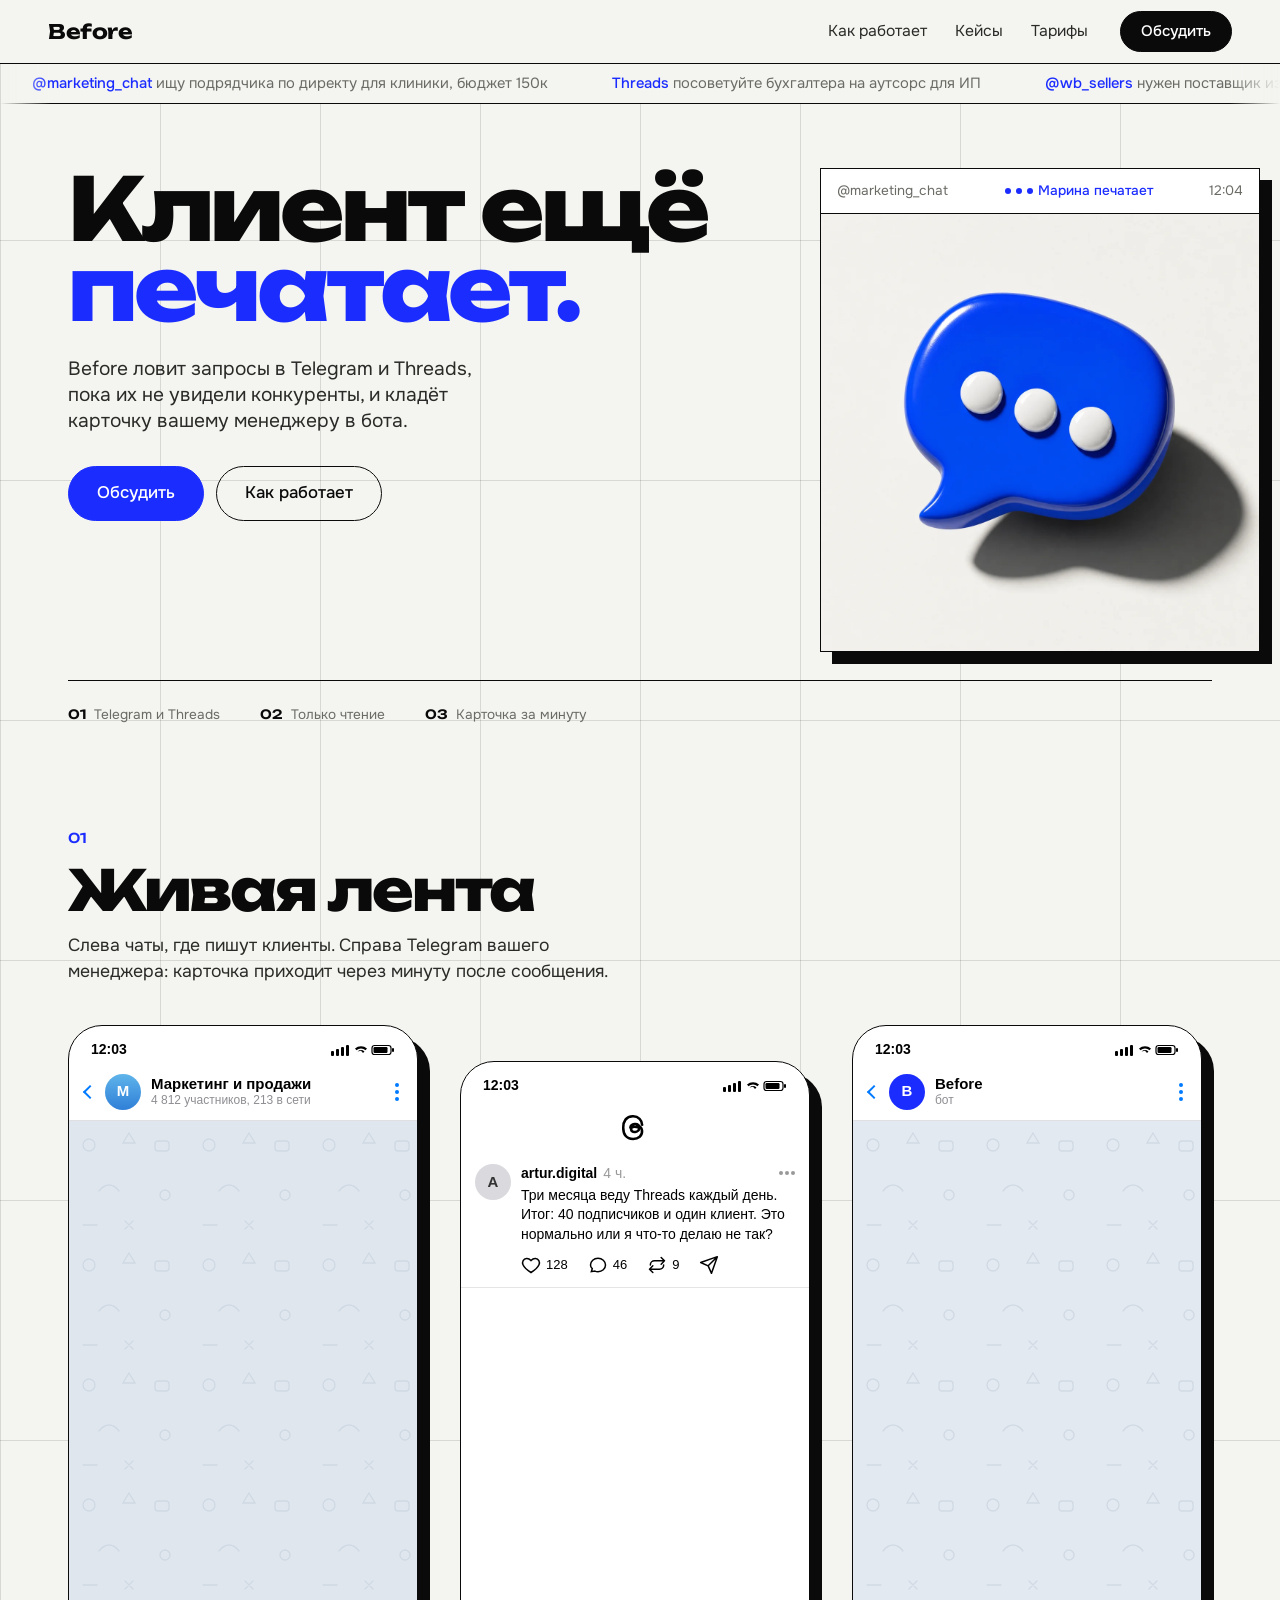
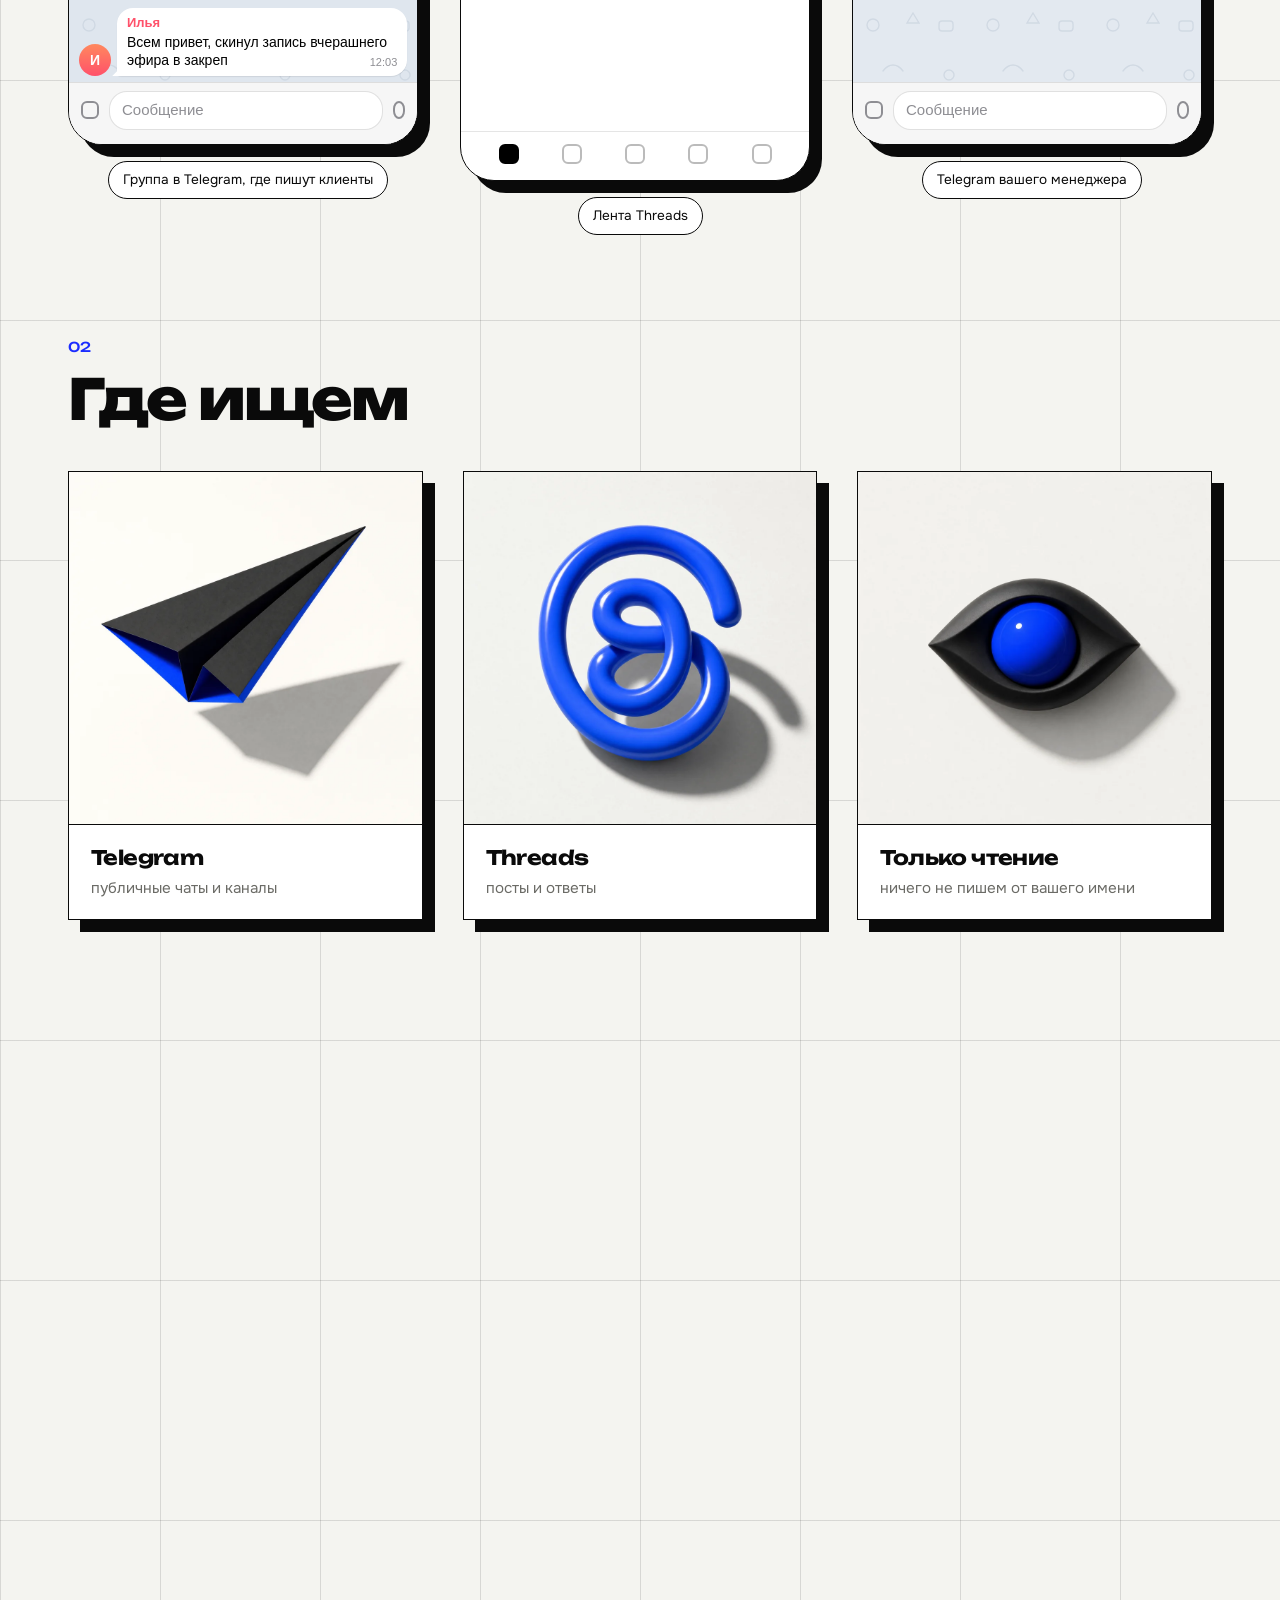
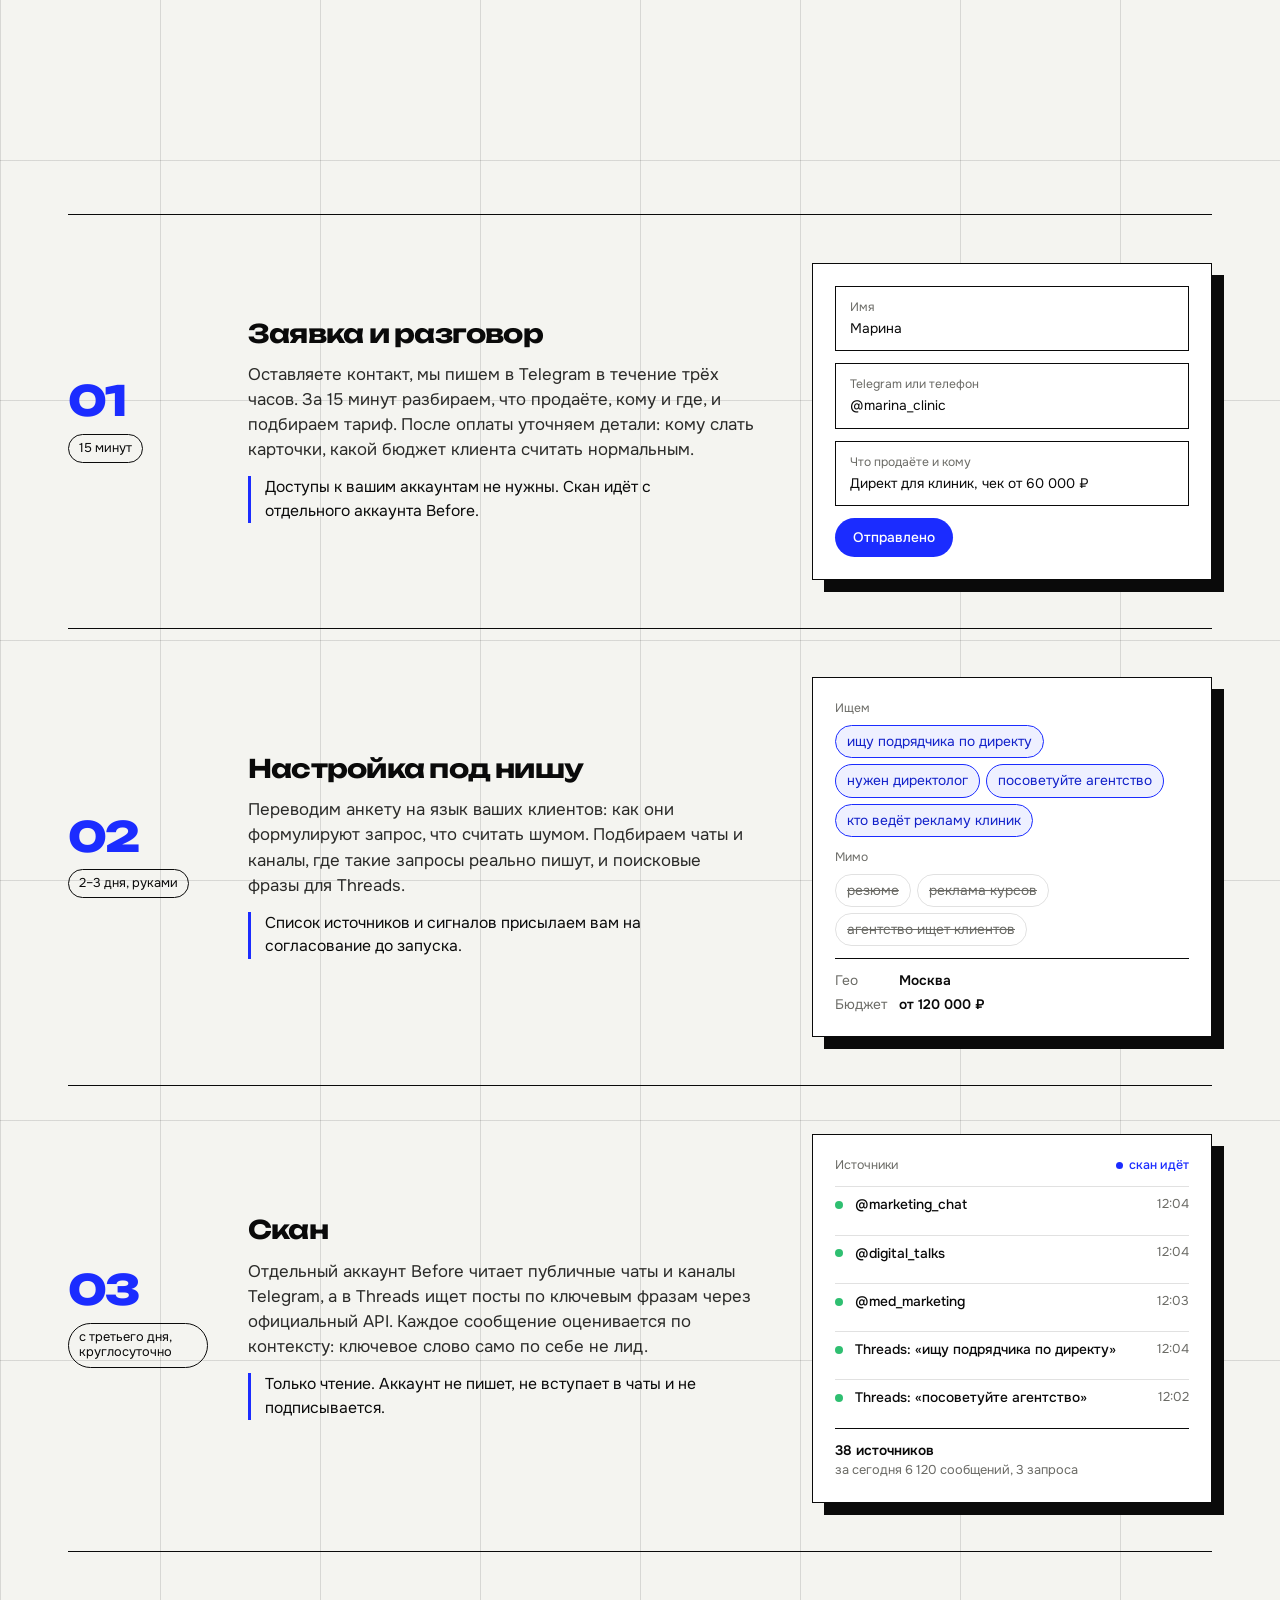
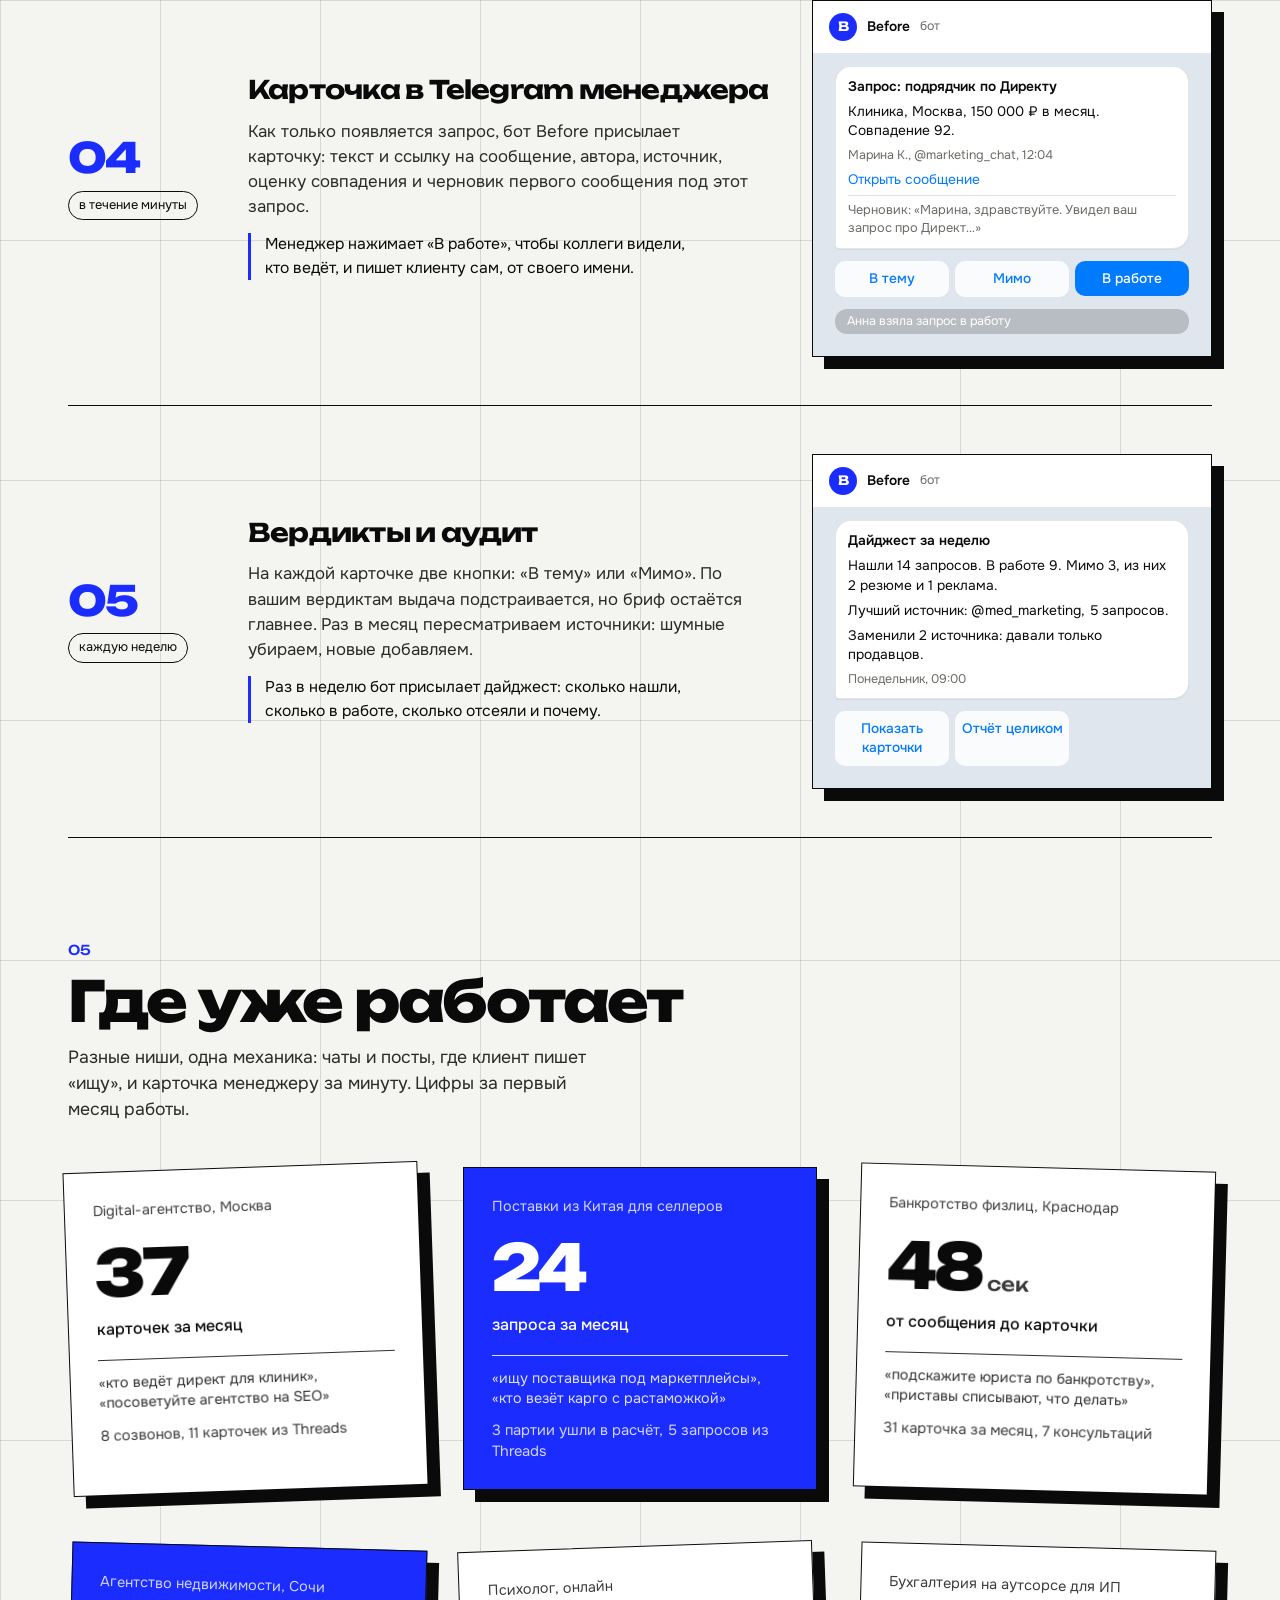
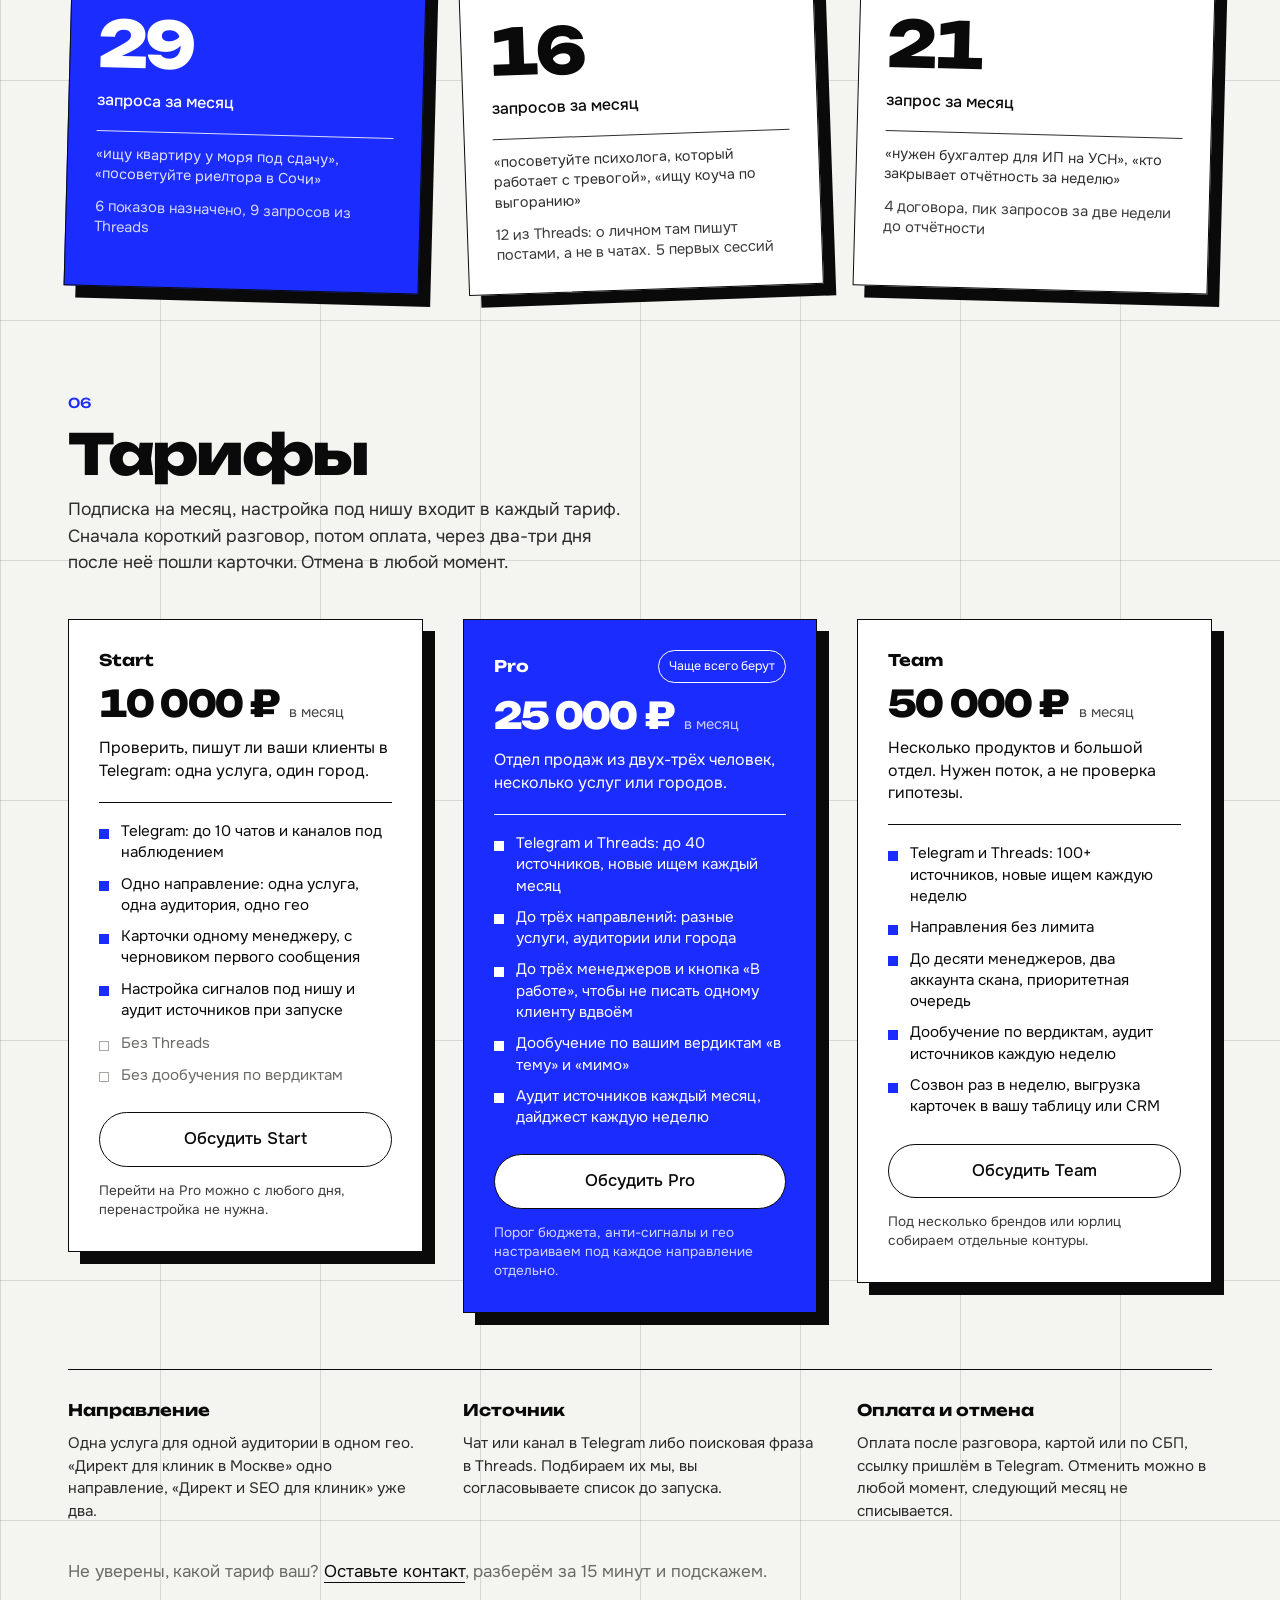
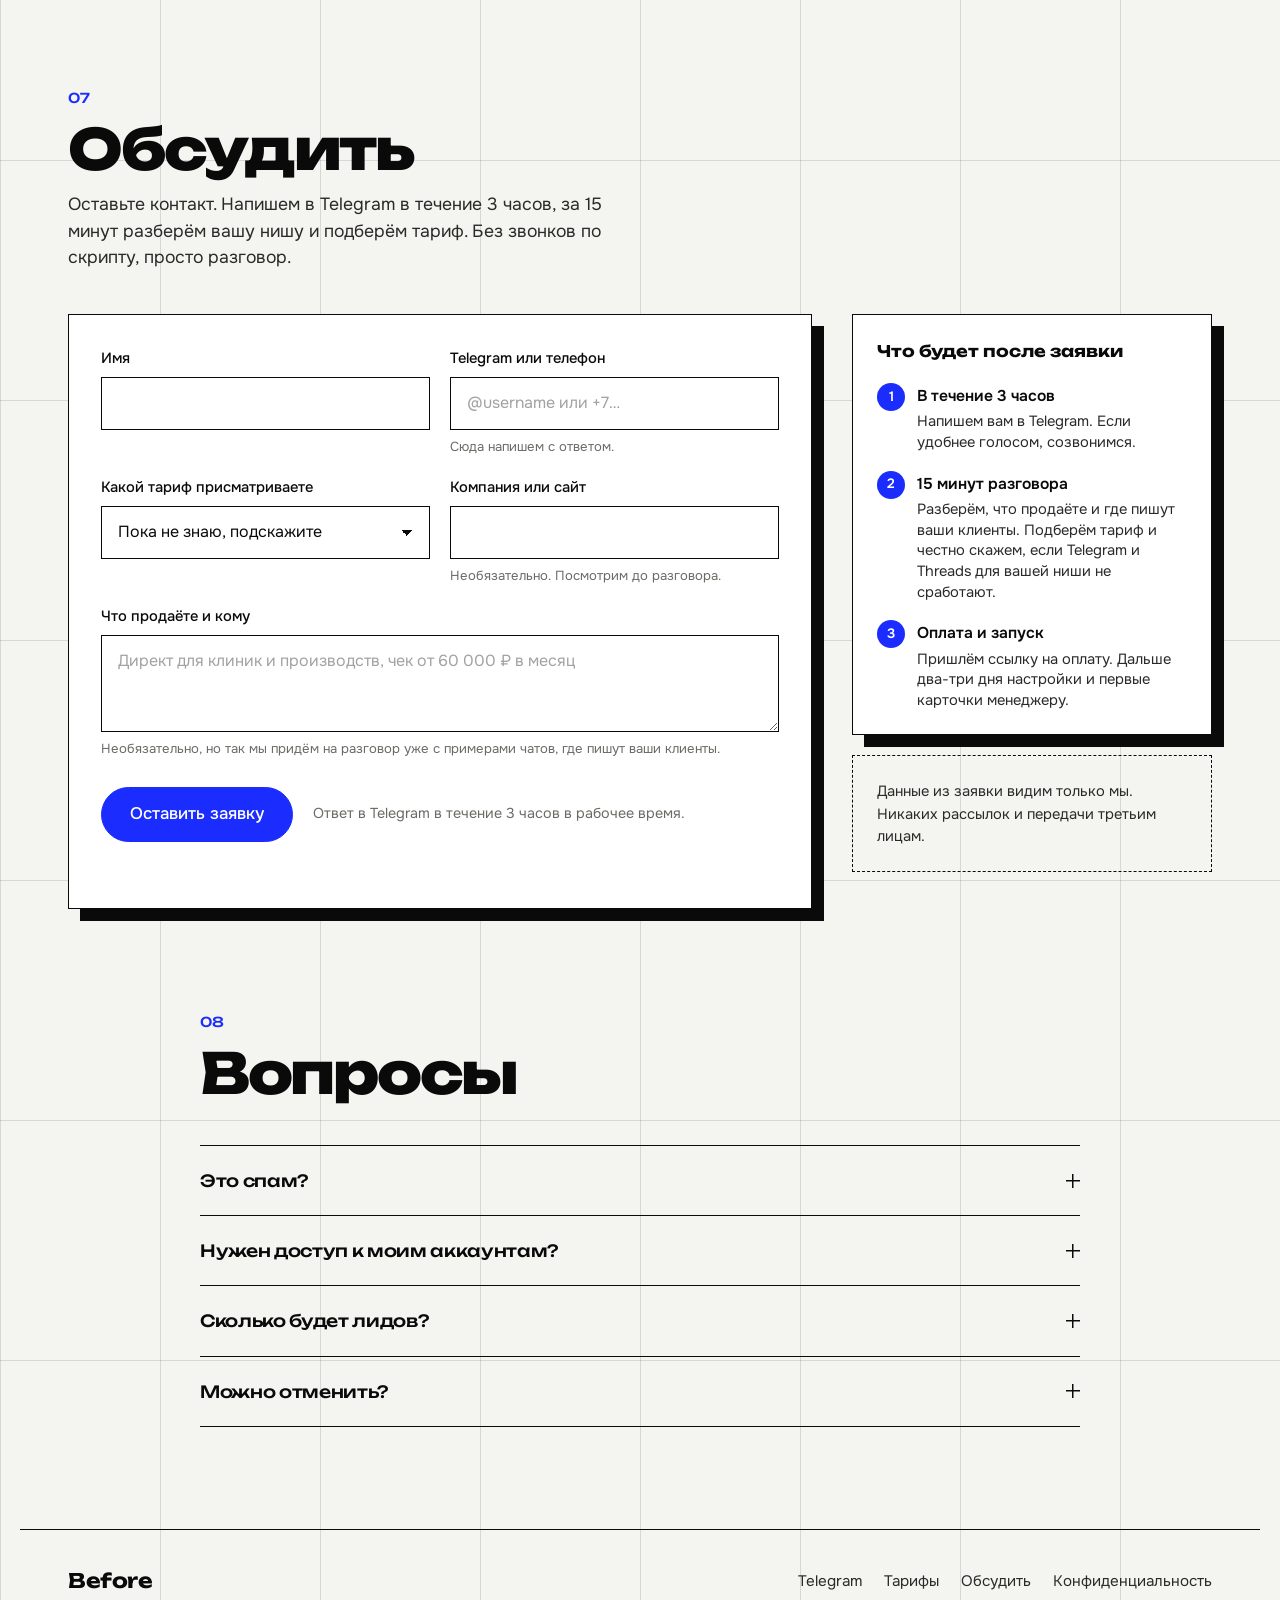
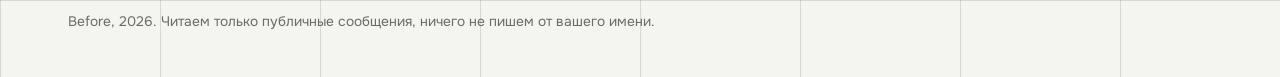
==== index.html @ 0ff06d9e "Before: лендинг на getbefore.ru Кнопки тарифов ведут в личный телеграм с уже набранным текстом, в нё" ====
<!doctype html>
<html lang="ru">
<head>
  <meta charset="utf-8">
  <meta name="viewport" content="width=device-width, initial-scale=1">
  <title>Before: клиенты из Telegram и Threads до конкурентов</title>
  <meta name="description" content="Before ловит запросы покупателей в публичных чатах Telegram и постах Threads и приносит их менеджеру в бота. Ничего не пишет от вашего имени.">
  <meta name="theme-color" content="#f4f4f0">
  <meta property="og:title" content="Before: клиенты из Telegram и Threads до конкурентов">
  <meta property="og:description" content="Клиент ещё печатает. Before ловит запросы в Telegram и Threads, пока их не увидели конкуренты.">
  <meta property="og:type" content="website">
  <!-- Замени before.example на свой домен, иначе превью в Telegram не подтянется -->
  <meta property="og:image" content="https://before.example/media/og.jpg">
  <meta property="og:image:width" content="1200">
  <meta property="og:image:height" content="630">
  <meta name="twitter:card" content="summary_large_image">
  <meta name="twitter:image" content="https://before.example/media/og.jpg">
  <link rel="icon" href="data:image/svg+xml,%3Csvg xmlns='http://www.w3.org/2000/svg' viewBox='0 0 32 32'%3E%3Crect width='32' height='32' rx='6' fill='%231b2cff'/%3E%3Ccircle cx='10' cy='16' r='3' fill='%23fff'/%3E%3Ccircle cx='16' cy='16' r='3' fill='%23fff'/%3E%3Ccircle cx='22' cy='16' r='3' fill='%23fff'/%3E%3C/svg%3E">
  <link rel="preconnect" href="https://fonts.googleapis.com">
  <link rel="preconnect" href="https://fonts.gstatic.com" crossorigin>
  <link href="https://fonts.googleapis.com/css2?family=Unbounded:wght@500;700;800&family=Onest:wght@400;500;600&display=swap" rel="stylesheet">
  <link rel="stylesheet" href="styles.css">
</head>
<body>
  <a class="skip" href="#main">К содержанию</a>

  <header class="top" data-top>
    <a class="brand" href="#top" aria-label="Before, в начало страницы">Before</a>
    <nav class="top__nav" aria-label="Разделы">
      <a href="#how">Как работает</a>
      <a href="#cases">Кейсы</a>
      <a href="#pricing">Тарифы</a>
    </nav>
    <a class="btn btn--ink btn--sm" href="#discuss" data-discuss>Обсудить</a>
  </header>

  <div class="tape" aria-hidden="true">
    <div class="tape__track" data-tape>
      <span><em>@marketing_chat</em> ищу подрядчика по директу для клиники, бюджет 150к</span>
      <span><em>Threads</em> посоветуйте бухгалтера на аутсорс для ИП</span>
      <span><em>@wb_sellers</em> нужен поставщик из Китая под маркетплейсы</span>
      <span><em>@krd_chat</em> подскажите юриста по банкротству, срочно</span>
      <span><em>Threads</em> кто настроит рекламу для студии растяжки в Питере</span>
      <span><em>@event_sochi</em> ищем ведущего на корпоратив, 120 человек</span>
    </div>
  </div>

  <main id="main">

    <section class="hero" id="top">
      <h1><span class="w">Клиент</span> <span class="w">ещё</span><br><span class="w w--blue">печатает.</span></h1>
      <div class="hero__copy">
        <p class="hero__lead">Before ловит запросы в Telegram и Threads, пока их не увидели конкуренты, и кладёт карточку вашему менеджеру в бота.</p>
        <div class="hero__actions">
          <a class="btn btn--blue" href="#discuss" data-discuss>Обсудить</a>
          <a class="btn btn--line" href="#how">Как работает</a>
        </div>
      </div>

      <div class="hero__stage" aria-hidden="true">
        <figure class="card objcard">
          <figcaption class="objcard__cap">
            <span>@marketing_chat</span>
            <span class="typing"><i></i><i></i><i></i>Марина печатает</span>
            <span>12:04</span>
          </figcaption>
          <video class="objcard__video" autoplay muted loop playsinline preload="metadata" poster="media/bubble.webp">
            <source src="media/bubble.mp4" type="video/mp4">
          </video>
        </figure>
      </div>

      <ol class="hero__index">
        <li><b>01</b>Telegram и Threads</li>
        <li><b>02</b>Только чтение</li>
        <li><b>03</b>Карточка за минуту</li>
      </ol>
    </section>

    <section class="live" id="live">
      <div class="sec__head">
        <span class="sec__num">01</span>
        <h2>Живая лента</h2>
        <p>Слева чаты, где пишут клиенты. Справа Telegram вашего менеджера: карточка приходит через минуту после сообщения.</p>
      </div>
      <div class="phones" data-stage aria-hidden="true">
        <div class="phone-wrap"><div class="phone" data-tg>
          <div class="ph__status"><span data-clock>12:03</span><svg viewBox="0 0 64 12" class="ph__icons"><rect x="0" y="7" width="3" height="5" rx="1"/><rect x="5" y="5" width="3" height="7" rx="1"/><rect x="10" y="3" width="3" height="9" rx="1"/><rect x="15" y="1" width="3" height="11" rx="1"/><path d="M24 4.5a9 9 0 0 1 12 0l-1.5 1.7a6.8 6.8 0 0 0-9 0zM26.5 7.4a5.5 5.5 0 0 1 7 0L32 9l-2-2.2z"/><rect x="41" y="1.5" width="19" height="9" rx="2.5" fill="none" stroke="currentColor" stroke-width="1.2"/><rect x="42.5" y="3" width="14" height="6" rx="1.2"/><rect x="61" y="4" width="2" height="4" rx="1"/></svg></div>
          <div class="tg__head">
            <span class="tg__back"></span>
            <span class="tg__ava" style="--c1:#5fb4ea;--c2:#2f7fd8">М</span>
            <div class="tg__title"><b>Маркетинг и продажи</b><span>4 812 участников, 213 в сети</span></div>
            <span class="tg__more"></span>
          </div>
          <div class="tg__chat"><div class="tg__inner" data-list></div></div>
          <div class="tg__input"><span class="tg__clip"></span><span class="tg__field">Сообщение</span><span class="tg__mic"></span></div>
        </div><span class="phone__label">Группа в Telegram, где пишут клиенты</span></div>

        <div class="phone-wrap"><div class="phone" data-th>
          <div class="ph__status"><span data-clock>12:03</span><svg viewBox="0 0 64 12" class="ph__icons"><rect x="0" y="7" width="3" height="5" rx="1"/><rect x="5" y="5" width="3" height="7" rx="1"/><rect x="10" y="3" width="3" height="9" rx="1"/><rect x="15" y="1" width="3" height="11" rx="1"/><path d="M24 4.5a9 9 0 0 1 12 0l-1.5 1.7a6.8 6.8 0 0 0-9 0zM26.5 7.4a5.5 5.5 0 0 1 7 0L32 9l-2-2.2z"/><rect x="41" y="1.5" width="19" height="9" rx="2.5" fill="none" stroke="currentColor" stroke-width="1.2"/><rect x="42.5" y="3" width="14" height="6" rx="1.2"/><rect x="61" y="4" width="2" height="4" rx="1"/></svg></div>
          <div class="th__head"><svg viewBox="0 0 48 48" class="th__logo"><path d="M33.5 22.4c-.3-3.3-1.4-6-3.4-8-2.3-2.3-5.4-3.4-9-3.3-4.3.1-7.6 1.6-9.8 4.4-2 2.6-3 6.2-3 10.7 0 4.6 1 8.2 3.1 10.8 2.3 2.8 5.7 4.2 10.1 4.2 3.7 0 6.6-1 8.8-2.9 2.6-2.3 3.6-5.2 3-8.6-.6-3.2-2.9-5.6-6.4-6.6" fill="none" stroke="currentColor" stroke-width="3.4" stroke-linecap="round"/><path d="M17.8 26.2c.3-2.7 2.4-4.6 5.6-4.9 3.5-.3 6 1.4 6.3 4.5.3 3.4-1.8 5.9-5.3 6.2-2.9.2-5.3-1.3-5.6-3.5-.3-2.1 1.5-3.6 4.3-3.6 2.4 0 4.4.6 5.9 1.4" fill="none" stroke="currentColor" stroke-width="3.4" stroke-linecap="round"/></svg></div>
          <div class="th__feed" data-list></div>
          <div class="th__tabs"><i class="is-on"></i><i></i><i></i><i></i><i></i></div>
        </div><span class="phone__label">Лента Threads</span></div>

        <div class="phone-wrap"><div class="phone" data-bot>
          <div class="ph__status"><span data-clock>12:03</span><svg viewBox="0 0 64 12" class="ph__icons"><rect x="0" y="7" width="3" height="5" rx="1"/><rect x="5" y="5" width="3" height="7" rx="1"/><rect x="10" y="3" width="3" height="9" rx="1"/><rect x="15" y="1" width="3" height="11" rx="1"/><path d="M24 4.5a9 9 0 0 1 12 0l-1.5 1.7a6.8 6.8 0 0 0-9 0zM26.5 7.4a5.5 5.5 0 0 1 7 0L32 9l-2-2.2z"/><rect x="41" y="1.5" width="19" height="9" rx="2.5" fill="none" stroke="currentColor" stroke-width="1.2"/><rect x="42.5" y="3" width="14" height="6" rx="1.2"/><rect x="61" y="4" width="2" height="4" rx="1"/></svg></div>
          <div class="tg__head">
            <span class="tg__back"></span>
            <span class="tg__ava tg__ava--bot">B</span>
            <div class="tg__title"><b>Before</b><span>бот</span></div>
            <span class="tg__more"></span>
          </div>
          <div class="tg__chat tg__chat--bot"><div class="tg__inner" data-list></div></div>
          <div class="tg__input"><span class="tg__clip"></span><span class="tg__field">Сообщение</span><span class="tg__mic"></span></div>
        </div><span class="phone__label">Telegram вашего менеджера</span></div>
      </div>
      <p class="visually-hidden">Демонстрация: лента сообщений из публичных чатов Telegram и постов Threads. Before выделяет запрос покупателя и превращает его в карточку лида с черновиком первого сообщения для менеджера.</p>
    </section>

    <section class="where" id="where">
      <div class="sec__head">
        <span class="sec__num">02</span>
        <h2>Где ищем</h2>
      </div>
      <div class="marks">
        <figure class="mark card">
          <img class="mark__img" src="media/plane.webp" alt="Бумажный самолётик" width="1000" height="1000" loading="lazy">
          <figcaption class="mark__cap"><b>Telegram</b><span>публичные чаты и каналы</span></figcaption>
        </figure>
        <figure class="mark card">
          <img class="mark__img" src="media/thread.webp" alt="Синяя спираль, знак Threads" width="1000" height="1000" loading="lazy">
          <figcaption class="mark__cap"><b>Threads</b><span>посты и ответы</span></figcaption>
        </figure>
        <figure class="mark card">
          <img class="mark__img" src="media/eye.webp" alt="Глаз" width="1000" height="1000" loading="lazy">
          <figcaption class="mark__cap"><b>Только чтение</b><span>ничего не пишем от вашего имени</span></figcaption>
        </figure>
      </div>
    </section>

    <section class="sieve" id="why">
      <div class="sec__head">
        <span class="sec__num">03</span>
        <h2><span data-count="20000">20 000</span> сообщений. Один запрос.</h2>
        <p>Столько шума в общих чатах. Before ищет там, где пишут «ищу».</p>
      </div>
      <figure class="card card--tilt-l sieve__fig">
        <img src="media/funnel.webp" alt="Воронка: тысячи серых точек сверху, одна синяя снизу" width="1600" height="1200" loading="lazy">
      </figure>
    </section>

    <section class="how" id="how">
      <div class="sec__head">
        <span class="sec__num">04</span>
        <h2>Как работает</h2>
        <p>Пять шагов от оплаты до первого запроса. От вас анкета и вердикты по карточкам, остальное делаем мы.</p>
      </div>

      <ol class="steps">
        <li class="step">
          <div class="step__num"><b>01</b><span>15 минут</span></div>
          <div class="step__text">
            <h3>Заявка и разговор</h3>
            <p>Оставляете контакт, мы пишем в Telegram в течение трёх часов. За 15 минут разбираем, что продаёте, кому и где, и подбираем тариф. После оплаты уточняем детали: кому слать карточки, какой бюджет клиента считать нормальным.</p>
            <p class="step__note">Доступы к вашим аккаунтам не нужны. Скан идёт с отдельного аккаунта Before.</p>
          </div>
          <div class="mock card" aria-hidden="true">
            <div class="mf"><span>Имя</span><b>Марина</b></div>
            <div class="mf"><span>Telegram или телефон</span><b>@marina_clinic</b></div>
            <div class="mf"><span>Что продаёте и кому</span><b>Директ для клиник, чек от 60 000 ₽</b></div>
            <div class="mf__btn">Отправлено</div>
          </div>
        </li>

        <li class="step">
          <div class="step__num"><b>02</b><span>2–3 дня, руками</span></div>
          <div class="step__text">
            <h3>Настройка под нишу</h3>
            <p>Переводим анкету на язык ваших клиентов: как они формулируют запрос, что считать шумом. Подбираем чаты и каналы, где такие запросы реально пишут, и поисковые фразы для Threads.</p>
            <p class="step__note">Список источников и сигналов присылаем вам на согласование до запуска.</p>
          </div>
          <div class="mock card" aria-hidden="true">
            <div class="sg">
              <span class="sg__label">Ищем</span>
              <div class="sg__chips"><i>ищу подрядчика по директу</i><i>нужен директолог</i><i>посоветуйте агентство</i><i>кто ведёт рекламу клиник</i></div>
            </div>
            <div class="sg">
              <span class="sg__label">Мимо</span>
              <div class="sg__chips sg__chips--off"><i>резюме</i><i>реклама курсов</i><i>агентство ищет клиентов</i></div>
            </div>
            <div class="sg__row"><span>Гео</span><b>Москва</b><span>Бюджет</span><b>от 120 000 ₽</b></div>
          </div>
        </li>

        <li class="step">
          <div class="step__num"><b>03</b><span>с третьего дня, круглосуточно</span></div>
          <div class="step__text">
            <h3>Скан</h3>
            <p>Отдельный аккаунт Before читает публичные чаты и каналы Telegram, а в Threads ищет посты по ключевым фразам через официальный API. Каждое сообщение оценивается по контексту: ключевое слово само по себе не лид.</p>
            <p class="step__note">Только чтение. Аккаунт не пишет, не вступает в чаты и не подписывается.</p>
          </div>
          <div class="mock card mock--scan" aria-hidden="true">
            <div class="sc__head"><span>Источники</span><span class="sc__live"><i></i>скан идёт</span></div>
            <div class="sc__row"><i></i><b>@marketing_chat</b><span>12:04</span></div>
            <div class="sc__row"><i></i><b>@digital_talks</b><span>12:04</span></div>
            <div class="sc__row"><i></i><b>@med_marketing</b><span>12:03</span></div>
            <div class="sc__row"><i></i><b>Threads: «ищу подрядчика по директу»</b><span>12:04</span></div>
            <div class="sc__row"><i></i><b>Threads: «посоветуйте агентство»</b><span>12:02</span></div>
            <div class="sc__foot"><b>38 источников</b><span>за сегодня 6 120 сообщений, 3 запроса</span></div>
          </div>
        </li>

        <li class="step">
          <div class="step__num"><b>04</b><span>в течение минуты</span></div>
          <div class="step__text">
            <h3>Карточка в Telegram менеджера</h3>
            <p>Как только появляется запрос, бот Before присылает карточку: текст и ссылку на сообщение, автора, источник, оценку совпадения и черновик первого сообщения под этот запрос.</p>
            <p class="step__note">Менеджер нажимает «В работе», чтобы коллеги видели, кто ведёт, и пишет клиенту сам, от своего имени.</p>
          </div>
          <div class="mock card" aria-hidden="true">
            <div class="bot__head"><span class="bot__ava">B</span><b>Before</b><span>бот</span></div>
            <div class="bot__msg">
              <b>Запрос: подрядчик по Директу</b>
              <span>Клиника, Москва, 150 000 ₽ в месяц. Совпадение 92.</span>
              <span class="bot__src">Марина К., @marketing_chat, 12:04</span>
              <span class="bot__link">Открыть сообщение</span>
              <span class="bot__draft">Черновик: «Марина, здравствуйте. Увидел ваш запрос про Директ…»</span>
            </div>
            <div class="bot__keys"><span>В тему</span><span>Мимо</span><span class="is-claim">В работе</span></div>
            <div class="bot__msg bot__msg--sys">Анна взяла запрос в работу</div>
          </div>
        </li>

        <li class="step">
          <div class="step__num"><b>05</b><span>каждую неделю</span></div>
          <div class="step__text">
            <h3>Вердикты и аудит</h3>
            <p>На каждой карточке две кнопки: «В тему» или «Мимо». По вашим вердиктам выдача подстраивается, но бриф остаётся главнее. Раз в месяц пересматриваем источники: шумные убираем, новые добавляем.</p>
            <p class="step__note">Раз в неделю бот присылает дайджест: сколько нашли, сколько в работе, сколько отсеяли и почему.</p>
          </div>
          <div class="mock card" aria-hidden="true">
            <div class="bot__head"><span class="bot__ava">B</span><b>Before</b><span>бот</span></div>
            <div class="bot__msg">
              <b>Дайджест за неделю</b>
              <span>Нашли 14 запросов. В работе 9. Мимо 3, из них 2 резюме и 1 реклама.</span>
              <span>Лучший источник: @med_marketing, 5 запросов.</span>
              <span>Заменили 2 источника: давали только продавцов.</span>
              <span class="bot__src">Понедельник, 09:00</span>
            </div>
            <div class="bot__keys bot__keys--two"><span>Показать карточки</span><span>Отчёт целиком</span></div>
          </div>
        </li>
      </ol>
    </section>

    <section class="cases" id="cases">
      <div class="sec__head">
        <span class="sec__num">05</span>
        <h2>Где уже работает</h2>
        <p>Разные ниши, одна механика: чаты и посты, где клиент пишет «ищу», и карточка менеджеру за минуту. Цифры за первый месяц работы.</p>
      </div>
      <div class="tiles">
        <article class="tile card card--tilt-l">
          <span class="tile__who">Digital-агентство, Москва</span>
          <b class="tile__num"><span data-count="37">37</span></b>
          <span class="tile__what">карточек за месяц</span>
          <p class="tile__ask">«кто ведёт директ для клиник», «посоветуйте агентство на SEO»</p>
          <p>8 созвонов, 11 карточек из Threads</p>
        </article>
        <article class="tile card card--blue">
          <span class="tile__who">Поставки из Китая для селлеров</span>
          <b class="tile__num"><span data-count="24">24</span></b>
          <span class="tile__what">запроса за месяц</span>
          <p class="tile__ask">«ищу поставщика под маркетплейсы», «кто везёт карго с растаможкой»</p>
          <p>3 партии ушли в расчёт, 5 запросов из Threads</p>
        </article>
        <article class="tile card card--tilt-r">
          <span class="tile__who">Банкротство физлиц, Краснодар</span>
          <b class="tile__num"><span data-count="48">48</span><small>сек</small></b>
          <span class="tile__what">от сообщения до карточки</span>
          <p class="tile__ask">«подскажите юриста по банкротству», «приставы списывают, что делать»</p>
          <p>31 карточка за месяц, 7 консультаций</p>
        </article>
        <article class="tile card card--blue card--tilt-r">
          <span class="tile__who">Агентство недвижимости, Сочи</span>
          <b class="tile__num"><span data-count="29">29</span></b>
          <span class="tile__what">запроса за месяц</span>
          <p class="tile__ask">«ищу квартиру у моря под сдачу», «посоветуйте риелтора в Сочи»</p>
          <p>6 показов назначено, 9 запросов из Threads</p>
        </article>
        <article class="tile card card--tilt-l">
          <span class="tile__who">Психолог, онлайн</span>
          <b class="tile__num"><span data-count="16">16</span></b>
          <span class="tile__what">запросов за месяц</span>
          <p class="tile__ask">«посоветуйте психолога, который работает с тревогой», «ищу коуча по выгоранию»</p>
          <p>12 из Threads: о личном там пишут постами, а не в чатах. 5 первых сессий</p>
        </article>
        <article class="tile card card--tilt-r">
          <span class="tile__who">Бухгалтерия на аутсорсе для ИП</span>
          <b class="tile__num"><span data-count="21">21</span></b>
          <span class="tile__what">запрос за месяц</span>
          <p class="tile__ask">«нужен бухгалтер для ИП на УСН», «кто закрывает отчётность за неделю»</p>
          <p>4 договора, пик запросов за две недели до отчётности</p>
        </article>
      </div>
    </section>

    <section class="pricing" id="pricing">
      <div class="sec__head">
        <span class="sec__num">06</span>
        <h2>Тарифы</h2>
        <p>Подписка на месяц, настройка под нишу входит в каждый тариф. Сначала короткий разговор, потом оплата, через два-три дня после неё пошли карточки. Отмена в любой момент.</p>
      </div>

      <div class="plans">
        <article class="plan card" data-plan="start">
          <div class="plan__top"><h3>Start</h3></div>
          <p class="plan__price"><b data-price="start">10 000 ₽</b><span>в месяц</span></p>
          <p class="plan__for">Проверить, пишут ли ваши клиенты в Telegram: одна услуга, один город.</p>
          <ul class="plan__list">
            <li>Telegram: до 10 чатов и каналов под наблюдением</li>
            <li>Одно направление: одна услуга, одна аудитория, одно гео</li>
            <li>Карточки одному менеджеру, с черновиком первого сообщения</li>
            <li>Настройка сигналов под нишу и аудит источников при запуске</li>
          </ul>
          <ul class="plan__list plan__list--off">
            <li>Без Threads</li>
            <li>Без дообучения по вердиктам</li>
          </ul>
          <a class="btn btn--line" href="#discuss" data-discuss="start">Обсудить Start</a>
          <p class="plan__fine">Перейти на Pro можно с любого дня, перенастройка не нужна.</p>
        </article>

        <article class="plan card card--blue plan--featured" data-plan="pro">
          <div class="plan__top"><h3>Pro</h3><span class="plan__tag">Чаще всего берут</span></div>
          <p class="plan__price"><b data-price="pro">25 000 ₽</b><span>в месяц</span></p>
          <p class="plan__for">Отдел продаж из двух-трёх человек, несколько услуг или городов.</p>
          <ul class="plan__list">
            <li>Telegram и Threads: до 40 источников, новые ищем каждый месяц</li>
            <li>До трёх направлений: разные услуги, аудитории или города</li>
            <li>До трёх менеджеров и кнопка «В работе», чтобы не писать одному клиенту вдвоём</li>
            <li>Дообучение по вашим вердиктам «в тему» и «мимо»</li>
            <li>Аудит источников каждый месяц, дайджест каждую неделю</li>
          </ul>
          <a class="btn btn--paper" href="#discuss" data-discuss="pro">Обсудить Pro</a>
          <p class="plan__fine">Порог бюджета, анти-сигналы и гео настраиваем под каждое направление отдельно.</p>
        </article>

        <article class="plan card" data-plan="team">
          <div class="plan__top"><h3>Team</h3></div>
          <p class="plan__price"><b data-price="team">50 000 ₽</b><span>в месяц</span></p>
          <p class="plan__for">Несколько продуктов и большой отдел. Нужен поток, а не проверка гипотезы.</p>
          <ul class="plan__list">
            <li>Telegram и Threads: 100+ источников, новые ищем каждую неделю</li>
            <li>Направления без лимита</li>
            <li>До десяти менеджеров, два аккаунта скана, приоритетная очередь</li>
            <li>Дообучение по вердиктам, аудит источников каждую неделю</li>
            <li>Созвон раз в неделю, выгрузка карточек в вашу таблицу или CRM</li>
          </ul>
          <a class="btn btn--line" href="#discuss" data-discuss="team">Обсудить Team</a>
          <p class="plan__fine">Под несколько брендов или юрлиц собираем отдельные контуры.</p>
        </article>
      </div>

      <div class="pricing__notes">
        <div class="note">
          <b>Направление</b>
          <p>Одна услуга для одной аудитории в одном гео. «Директ для клиник в Москве» одно направление, «Директ и SEO для клиник» уже два.</p>
        </div>
        <div class="note">
          <b>Источник</b>
          <p>Чат или канал в Telegram либо поисковая фраза в Threads. Подбираем их мы, вы согласовываете список до запуска.</p>
        </div>
        <div class="note">
          <b>Оплата и отмена</b>
          <p>Оплата после разговора, картой или по СБП, ссылку пришлём в Telegram. Отменить можно в любой момент, следующий месяц не списывается.</p>
        </div>
      </div>
      <p class="pricing__foot">Не уверены, какой тариф ваш? <a href="#discuss" data-discuss>Оставьте контакт</a>, разберём за 15 минут и подскажем.</p>
    </section>

    <section class="onboard" id="discuss">
      <div class="sec__head">
        <span class="sec__num">07</span>
        <h2>Обсудить</h2>
        <p>Оставьте контакт. Напишем в Telegram в течение <span data-response-time>3 часов</span>, за 15 минут разберём вашу нишу и подберём тариф. Без звонков по скрипту, просто разговор.</p>
      </div>

      <div class="onboard__grid">
      <div class="form__panel card">
      <form class="form" data-form novalidate>
        <div class="form__grid">
          <label class="field">
            <span>Имя</span>
            <input type="text" name="name" required autocomplete="name">
          </label>
          <label class="field">
            <span>Telegram или телефон</span>
            <input type="text" name="contact" required placeholder="@username или +7…" autocomplete="off" spellcheck="false">
            <small class="field__hint">Сюда напишем с ответом.</small>
          </label>
          <label class="field">
            <span>Какой тариф присматриваете</span>
            <select name="plan">
              <option value="">Пока не знаю, подскажите</option>
              <option value="start">Start, 10 000 ₽ в месяц</option>
              <option value="pro">Pro, 25 000 ₽ в месяц</option>
              <option value="team">Team, 50 000 ₽ в месяц</option>
            </select>
          </label>
          <label class="field">
            <span>Компания или сайт</span>
            <input type="text" name="company" autocomplete="organization">
            <small class="field__hint">Необязательно. Посмотрим до разговора.</small>
          </label>
          <label class="field field--wide">
            <span>Что продаёте и кому</span>
            <textarea name="offer" rows="3" placeholder="Директ для клиник и производств, чек от 60 000 ₽ в месяц"></textarea>
            <small class="field__hint">Необязательно, но так мы придём на разговор уже с примерами чатов, где пишут ваши клиенты.</small>
          </label>
        </div>
        <input type="hidden" name="page">
        <div class="form__actions">
          <button class="btn btn--blue" type="submit" data-submit>Оставить заявку</button>
          <p class="form__hint">Ответ в Telegram в течение <span data-response-time>3 часов</span> в рабочее время.</p>
        </div>
        <p class="form__status" role="status" aria-live="polite" data-status></p>
      </form>

      <div class="form__done" data-done hidden>
        <h3>Заявка у меня</h3>
        <p data-done-text>Напишем в Telegram в течение <span data-response-time>3 часов</span> в рабочее время.</p>
        <textarea class="form__copy" data-copy readonly rows="6" hidden></textarea>
        <a class="btn btn--line" data-tg-link href="#">Написать в Telegram</a>
      </div>
      </div>

      <aside class="onboard__aside">
        <div class="aside card">
          <b class="aside__title">Что будет после заявки</b>
          <ol class="aside__steps">
            <li><span>1</span><div><b>В течение <span data-response-time>3 часов</span></b><p>Напишем вам в Telegram. Если удобнее голосом, созвонимся.</p></div></li>
            <li><span>2</span><div><b>15 минут разговора</b><p>Разберём, что продаёте и где пишут ваши клиенты. Подберём тариф и честно скажем, если Telegram и Threads для вашей ниши не сработают.</p></div></li>
            <li><span>3</span><div><b>Оплата и запуск</b><p>Пришлём ссылку на оплату. Дальше два-три дня настройки и первые карточки менеджеру.</p></div></li>
          </ol>
        </div>
        <div class="aside aside--quiet">
          <p>Данные из заявки видим только мы. Никаких рассылок и передачи третьим лицам.</p>
        </div>
      </aside>
      </div>
    </section>

    <section class="faq" id="faq">
      <div class="sec__head">
        <span class="sec__num">08</span>
        <h2>Вопросы</h2>
      </div>
      <div class="faq__list">
        <details>
          <summary>Это спам?</summary>
          <p>Нет. Before только читает. Клиенту пишет ваш менеджер, сам и от своего имени.</p>
        </details>
        <details>
          <summary>Нужен доступ к моим аккаунтам?</summary>
          <p>Нет. От вас бриф и никнеймы менеджеров, которым слать карточки.</p>
        </details>
        <details>
          <summary>Сколько будет лидов?</summary>
          <p>Зависит от ниши. Честную оценку дадим после разговора, до запуска. Если ваших клиентов там нет, вернём деньги.</p>
        </details>
        <details>
          <summary>Можно отменить?</summary>
          <p>В любой момент. Следующий месяц не списывается.</p>
        </details>
      </div>
    </section>
  </main>

  <footer class="foot">
    <span class="brand">Before</span>
    <nav class="foot__links" aria-label="Ссылки">
      <a data-tg-link href="#">Telegram</a>
      <a href="#pricing">Тарифы</a>
      <a href="#discuss">Обсудить</a>
      <a href="#" data-doc="offer">Оферта</a>
      <a href="#" data-doc="privacy">Конфиденциальность</a>
    </nav>
    <p class="foot__copy">Before, <span data-year>2026</span>. Читаем только публичные сообщения, ничего не пишем от вашего имени.</p>
  </footer>

  <script src="config.js"></script>
  <script src="main.js" defer></script>
</body>
</html>
---- styles.css ----
/* Before · бумага, сетка, ультрамарин. Заголовки Unbounded, текст Onest, карточки с жёсткой тенью. */

:root {
  --paper: #f4f4f0;
  --ink: #0a0a0a;
  --ink-2: #2a2a28;
  --mute: #6b6b66;
  --blue: #1b2cff;
  --blue-deep: #1120c9;
  --warn: #c8460a;
  --line: rgba(10, 10, 10, 0.12);
  --shadow: 12px 12px 0 var(--ink);
  --shadow-sm: 8px 8px 0 var(--ink);

  --display: "Unbounded", "Onest", system-ui, sans-serif;
  --font: "Onest", "Inter", system-ui, -apple-system, "Segoe UI", Roboto, sans-serif;
  --container: 1240px;
  --gutter: clamp(20px, 4vw, 48px);
  --ease: cubic-bezier(0.22, 1, 0.36, 1);
}

*,
*::before,
*::after { box-sizing: border-box; }

html {
  scroll-behavior: smooth;
  -webkit-text-size-adjust: 100%;
}

body {
  margin: 0;
  background: var(--paper);
  background-image:
    linear-gradient(var(--line) 1px, transparent 1px),
    linear-gradient(90deg, var(--line) 1px, transparent 1px);
  background-size: 100% 240px, 12.5% 100%;
  color: var(--ink);
  font-family: var(--font);
  font-size: 1.0625rem;
  line-height: 1.5;
  -webkit-font-smoothing: antialiased;
  text-rendering: optimizeLegibility;
  overflow-x: clip;
}

h1, h2, h3, p, ul, ol, dl, dd, figure { margin: 0; }
ul, ol { padding: 0; list-style: none; }
a { color: inherit; text-decoration: none; }
button { font: inherit; color: inherit; }
b, strong { font-weight: 600; }
img, svg, video { max-width: 100%; height: auto; display: block; }

.tile__num,
.plan__price,
.msg__time,
.demo__clock,
.lead__score,
.lead__foot,
.leadcard { font-variant-numeric: tabular-nums; }

.visually-hidden {
  position: absolute !important;
  width: 1px; height: 1px;
  margin: -1px; padding: 0;
  overflow: hidden; clip: rect(0 0 0 0);
  white-space: nowrap; border: 0;
}

.skip {
  position: absolute; left: 16px; top: -48px; z-index: 100;
  padding: 10px 14px;
  background: var(--ink); color: #fff;
  border-radius: 999px;
}
.skip:focus { top: 12px; }

:focus-visible { outline: 3px solid var(--blue); outline-offset: 3px; }

/* ---------- Карточки ---------- */

.card {
  position: relative;
  background: #fff;
  border: 1px solid var(--ink);
  box-shadow: var(--shadow);
}
.card--blue { background: var(--blue); color: #fff; }
.card--tilt-l { transform: rotate(-2deg); }
.card--tilt-r { transform: rotate(1.5deg); }

/* ---------- Кнопки ---------- */

.btn {
  display: inline-flex; align-items: center; justify-content: center; gap: 8px;
  padding: 18px 28px;
  border-radius: 999px;
  border: 1px solid var(--ink);
  font-weight: 500;
  font-size: 1.05rem;
  line-height: 1;
  cursor: pointer;
  white-space: nowrap;
  transition: transform 0.2s var(--ease), box-shadow 0.2s var(--ease), background-color 0.2s var(--ease), color 0.2s var(--ease);
}
.btn:hover { transform: translate(-2px, -2px); box-shadow: 4px 4px 0 var(--ink); }
.btn:active { transform: none; box-shadow: none; }
.btn--ink { background: var(--ink); color: #fff; }
.btn--blue { background: var(--blue); color: #fff; border-color: var(--blue); }
.btn--blue:hover { background: var(--blue-deep); }
.btn--line { background: transparent; color: var(--ink); }
.btn--paper { background: #fff; color: var(--ink); }
.btn--sm { padding: 12px 20px; font-size: 0.95rem; }
.btn[disabled] { opacity: 0.6; cursor: progress; }
.card--blue .btn:hover { box-shadow: 4px 4px 0 var(--ink); }

/* ---------- Шапка и лента ---------- */

.top {
  position: sticky; top: 0; z-index: 50;
  display: flex; align-items: center; gap: 32px;
  height: 64px;
  padding: 0 var(--gutter);
  background: var(--paper);
  border-bottom: 1px solid var(--ink);
}
.top__nav { display: flex; gap: 28px; margin-left: auto; }
.top__nav a { font-size: 0.98rem; color: var(--ink-2); }
.top__nav a:hover { color: var(--blue); }
.brand { font-family: var(--display); font-weight: 700; font-size: 1.25rem; letter-spacing: -0.02em; }

.tape {
  position: relative; z-index: 1;
  height: 40px;
  overflow: hidden;
  background: var(--paper);
  border-bottom: 1px solid var(--ink);
  display: flex; align-items: center;
  -webkit-mask-image: linear-gradient(90deg, transparent, #000 4%, #000 96%, transparent);
  mask-image: linear-gradient(90deg, transparent, #000 4%, #000 96%, transparent);
}
.tape__track {
  display: flex;
  white-space: nowrap;
  font-size: 0.92rem;
  color: var(--mute);
  animation: tape 60s linear infinite;
  will-change: transform;
}
.tape__track span { padding: 0 32px; }
.tape__track em { font-style: normal; color: var(--blue); font-weight: 500; }
@keyframes tape { to { transform: translateX(-50%); } }

/* ---------- Сетка секций ---------- */

main > section {
  max-width: var(--container);
  margin: 0 auto;
  padding: clamp(72px, 8vw, 120px) var(--gutter) 0;
}
main > section:last-child { padding-bottom: clamp(72px, 8vw, 120px); }

.sec__head { display: grid; gap: 14px; margin-bottom: 44px; }
.sec__num {
  font-family: var(--display);
  font-weight: 500;
  font-size: 0.85rem;
  color: var(--blue);
}
h2 {
  font-family: var(--display);
  font-weight: 800;
  font-size: clamp(2rem, 4.4vw, 3.6rem);
  line-height: 0.98;
  letter-spacing: -0.04em;
  text-wrap: balance;
}
.sec__head p { color: var(--ink-2); font-size: 1.1rem; max-width: 46ch; }
h3 { font-weight: 600; font-size: 1.2rem; line-height: 1.3; }

/* ---------- Хиро ---------- */

.hero {
  position: relative;
  display: grid;
  grid-template-columns: repeat(12, minmax(0, 1fr));
  grid-template-rows: max-content minmax(0, 1fr) auto;
  gap: 28px 40px;
  align-items: start;
  padding-top: clamp(40px, 5vw, 72px) !important;
}
.hero h1 { grid-column: 1 / -1; grid-row: 1; position: relative; z-index: 1; }
.hero__copy { grid-column: 1 / 7; grid-row: 2; position: relative; z-index: 2; }
.hero__stage { grid-column: 7 / 13; grid-row: 1 / 3; display: grid; justify-items: end; align-content: start; z-index: 3; margin-right: calc(-1 * var(--gutter)); }
.hero__index { grid-row: 3; }

.hero h1 {
  font-family: var(--display);
  font-weight: 800;
  font-size: clamp(2.6rem, 6.8vw, 7rem);
  line-height: 0.92;
  letter-spacing: -0.045em;
}
.hero h1 .w { display: inline-block; animation: rise 0.9s var(--ease) both; }
.hero h1 .w:nth-child(2) { animation-delay: 0.08s; }
.hero h1 .w--blue { color: var(--blue); animation-delay: 0.18s; }
@keyframes rise { from { opacity: 0; transform: translateY(0.35em); } to { opacity: 1; transform: none; } }
.hero__lead {
  margin-top: 0;
  font-size: clamp(1.1rem, 1.5vw, 1.3rem);
  line-height: 1.35;
  color: var(--ink-2);
  max-width: 34ch;
  animation: rise 0.9s var(--ease) 0.3s both;
}
.hero__actions { display: flex; flex-wrap: wrap; gap: 12px; margin-top: 32px; animation: rise 0.9s var(--ease) 0.4s both; }

.objcard {
  width: min(440px, 100%);
  padding: 0;
  overflow: hidden;
  transform: rotate(-2deg);
  animation: rise 1s var(--ease) 0.2s both;
}
.objcard__video { width: 100%; aspect-ratio: 1 / 1; object-fit: cover; background: #f1f0eb; border-top: 1px solid var(--ink); }
.objcard__cap {
  display: flex; justify-content: space-between; align-items: center; gap: 12px;
  padding: 12px 16px;
  font-size: 0.85rem;
  color: var(--mute);
  background: #fff;
}
.typing { display: inline-flex; align-items: center; gap: 5px; color: var(--blue); font-weight: 500; }
.typing i { width: 6px; height: 6px; border-radius: 50%; background: var(--blue); animation: typing 1.2s infinite; }
.typing i:nth-child(2) { animation-delay: 0.2s; }
.typing i:nth-child(3) { animation-delay: 0.4s; }
@keyframes typing { 0%, 60%, 100% { opacity: 0.25; } 30% { opacity: 1; } }

.leadcard {
  width: min(400px, 92%);
  margin-right: 80px;
  padding: 20px 24px 18px;
  font-size: 0.95rem;
  transform: rotate(1.5deg);
  animation: rise 1s var(--ease) 0.45s both;
}
.leadcard header { display: flex; justify-content: space-between; font-size: 0.82rem; opacity: 0.8; margin-bottom: 12px; }
.leadcard dl { display: grid; grid-template-columns: 1fr 1fr; gap: 10px 16px; }
.leadcard dt { font-size: 0.76rem; opacity: 0.7; }
.leadcard dd { margin-top: 2px; font-weight: 600; }
.leadcard footer { display: flex; justify-content: space-between; gap: 12px; margin-top: 16px; padding-top: 12px; border-top: 1px solid rgba(255, 255, 255, 0.35); font-size: 0.8rem; }

.hero__index {
  grid-column: 1 / -1;
  display: flex; flex-wrap: wrap; gap: 12px 40px;
  padding-top: 24px;
  border-top: 1px solid var(--ink);
  font-size: 0.85rem;
  color: var(--mute);
}
.hero__index b { color: var(--ink); font-weight: 600; margin-right: 8px; font-family: var(--display); font-size: 0.8rem; }

/* ---------- Живая лента: три экрана ---------- */

.live .sec__head { margin-bottom: 40px; }
.phones { display: grid; grid-template-columns: repeat(3, minmax(0, 1fr)); gap: 32px; align-items: start; }
.phone {
  position: relative;
  aspect-ratio: 9 / 18.5;
  max-height: 720px;
  display: flex; flex-direction: column;
  background: #fff;
  border: 1px solid var(--ink);
  border-radius: 34px;
  box-shadow: var(--shadow);
  overflow: hidden;
  font-family: -apple-system, "SF Pro Text", "Helvetica Neue", Roboto, Arial, sans-serif;
  font-size: 14px;
  line-height: 1.35;
  color: #000;
}
.phone-wrap { display: grid; gap: 16px; }
.phone-wrap:nth-child(2) { margin-top: 36px; }
.phone__label { justify-self: center; padding: 8px 14px; border: 1px solid var(--ink); border-radius: 999px; background: #fff; font-size: 0.85rem; text-align: center; }
.ph__status { display: flex; justify-content: space-between; align-items: center; height: 40px; padding: 8px 22px 0; font-size: 14px; font-weight: 600; }
.ph__icons { width: 64px; height: 12px; fill: #000; color: #000; }

/* Telegram */
.tg__head { display: flex; align-items: center; gap: 10px; padding: 8px 12px 10px; border-bottom: 1px solid rgba(0, 0, 0, 0.12); background: #fff; }
.tg__back { width: 10px; height: 10px; margin-left: 4px; border-left: 2px solid #007aff; border-bottom: 2px solid #007aff; transform: rotate(45deg); flex-shrink: 0; }
.tg__ava {
  display: grid; place-items: center;
  width: 36px; height: 36px; border-radius: 50%;
  background: linear-gradient(180deg, var(--c1, #5fb4ea), var(--c2, #2f7fd8));
  color: #fff; font-weight: 600; font-size: 15px;
  flex-shrink: 0;
}
.tg__ava--bot { background: var(--blue); }
.tg__title { display: grid; line-height: 1.2; min-width: 0; }
.tg__title b { font-size: 15px; font-weight: 600; white-space: nowrap; overflow: hidden; text-overflow: ellipsis; }
.tg__title span { font-size: 12px; color: #8e8e93; }
.tg__more { margin-left: auto; width: 4px; height: 4px; border-radius: 50%; background: #007aff; box-shadow: 0 -7px 0 #007aff, 0 7px 0 #007aff; margin-right: 6px; flex-shrink: 0; }
.tg__chat {
  flex: 1;
  overflow: hidden;
  padding: 10px 10px 6px;
  display: flex; flex-direction: column;
  background: #dfe6ee url("data:image/svg+xml,%3Csvg xmlns='http://www.w3.org/2000/svg' width='120' height='120' viewBox='0 0 120 120'%3E%3Cg fill='none' stroke='%23c9d3de' stroke-width='1.4' stroke-linecap='round' opacity='.7'%3E%3Ccircle cx='20' cy='24' r='6'/%3E%3Cpath d='M60 12l6 10h-12z'/%3E%3Crect x='86' y='20' width='14' height='10' rx='3'/%3E%3Cpath d='M30 70c6-8 14-8 20 0'/%3E%3Ccircle cx='96' cy='74' r='5'/%3E%3Cpath d='M56 100l8 8m0-8l-8 8'/%3E%3Cpath d='M14 104h14'/%3E%3C/g%3E%3C/svg%3E");
  scroll-behavior: smooth;
}
.tg__chat--bot { background-color: #e3e9f0; }
.tg__inner { margin-top: auto; display: grid; gap: 6px; }
.tg__input { display: flex; align-items: center; gap: 10px; padding: 8px 12px 14px; border-top: 1px solid rgba(0, 0, 0, 0.1); background: #f6f6f6; }
.tg__field { flex: 1; padding: 8px 12px; border-radius: 18px; background: #fff; border: 1px solid rgba(0, 0, 0, 0.12); color: #8e8e93; font-size: 15px; }
.tg__clip, .tg__mic { width: 18px; height: 18px; border: 2px solid #8e8e93; border-radius: 6px; flex-shrink: 0; }
.tg__mic { border-radius: 9px 9px 9px 9px / 12px; width: 12px; }

.tgm { display: grid; grid-template-columns: 32px minmax(0, 1fr); gap: 6px; align-items: end; }
.tgm.is-new { animation: tgIn 0.45s var(--ease) both; }
@keyframes tgIn { from { opacity: 0; transform: translateY(14px) scale(0.96); } to { opacity: 1; transform: none; } }
.tgm__ava {
  display: grid; place-items: center;
  width: 32px; height: 32px; border-radius: 50%;
  background: linear-gradient(180deg, var(--c1, #5fb4ea), var(--c2, #2f7fd8));
  color: #fff; font-weight: 600; font-size: 14px;
}
.tgm__ava--bot { background: var(--blue); }
.tgm__bubble {
  position: relative;
  max-width: 100%;
  padding: 6px 10px 6px 10px;
  background: #fff;
  border-radius: 16px 16px 16px 4px;
  box-shadow: 0 1px 1px rgba(0, 0, 0, 0.08);
  font-size: 14px;
}
.tgm__bubble::before { content: ""; position: absolute; left: -5px; bottom: 0; width: 10px; height: 10px; background: #fff; clip-path: polygon(100% 0, 100% 100%, 0 100%); }
.tgm__name { display: block; font-size: 13px; font-weight: 600; margin-bottom: 1px; }
.tgm__bubble p { margin: 0; }
.tgm__time { float: right; margin: 6px 0 0 8px; font-size: 11px; color: #8e8e93; line-height: 1; }
.tgm__stack { display: grid; gap: 5px; min-width: 0; }
.tgm__bubble--bot b { display: block; font-weight: 600; margin-bottom: 2px; }
.tgm__bubble--bot p { margin-top: 2px; }
.tgm__src { color: #8e8e93; font-size: 12px; }
.tgm__link { display: inline-block; color: #007aff; font-size: 14px; margin-top: 2px; }
.tgm__draft { color: #3c3c43; font-size: 13px; padding-top: 6px; margin-top: 4px; border-top: 1px solid rgba(0, 0, 0, 0.08); }
.tgm__keys { display: grid; grid-template-columns: repeat(3, 1fr); gap: 5px; }
.tgm__keys span {
  padding: 8px 4px;
  text-align: center;
  border-radius: 10px;
  background: rgba(255, 255, 255, 0.8);
  color: #007aff;
  font-size: 13px;
  font-weight: 500;
  transition: background-color 0.3s var(--ease), color 0.3s var(--ease), transform 0.3s var(--ease);
}
.tgm__keys .is-pressed { background: #007aff; color: #fff; transform: scale(0.97); }
.tgm__service { align-self: center; padding: 4px 12px; border-radius: 12px; background: rgba(0, 0, 0, 0.18); color: #fff; font-size: 12px; animation: tgIn 0.45s var(--ease) both; }

/* Threads */
.th__head { display: flex; justify-content: center; padding: 6px 0 8px; }
.th__logo { width: 36px; height: 36px; color: #000; }
.th__feed { flex: 1; overflow: hidden; scroll-behavior: smooth; }
.thp { display: grid; grid-template-columns: 36px minmax(0, 1fr); gap: 10px; padding: 12px 14px; border-bottom: 1px solid rgba(0, 0, 0, 0.1); }
.thp.is-new { animation: tgIn 0.45s var(--ease) both; }
.thp__ava { display: grid; place-items: center; width: 36px; height: 36px; border-radius: 50%; background: #d9d9de; color: #333; font-weight: 600; font-size: 15px; }
.thp__body { min-width: 0; }
.thp__head { display: flex; align-items: center; gap: 6px; font-size: 14px; }
.thp__head b { font-weight: 600; }
.thp__time { color: #999; font-size: 14px; }
.thp__dots { margin-left: auto; width: 4px; height: 4px; border-radius: 50%; background: #999; box-shadow: -6px 0 0 #999, 6px 0 0 #999; margin-right: 6px; }
.thp__body p { margin: 3px 0 0; font-size: 14px; line-height: 1.4; }
.thp__actions { display: flex; gap: 20px; margin-top: 10px; }
.thp__act { display: inline-flex; align-items: center; gap: 5px; font-size: 13px; color: #000; }
.thp__act i { font-style: normal; }
.thp__actions svg { width: 20px; height: 20px; color: #000; }
.th__tabs { display: flex; justify-content: space-around; padding: 12px 16px 16px; border-top: 1px solid rgba(0, 0, 0, 0.1); }
.th__tabs i { width: 20px; height: 20px; border: 2px solid #bbb; border-radius: 6px; }
.th__tabs i.is-on { border-color: #000; background: #000; }

/* ---------- Появление ---------- */

[data-reveal] {
  opacity: 0;
  transform: translateY(28px);
  transition: opacity 0.7s var(--ease), transform 0.9s var(--ease);
  transition-delay: calc(var(--i, 0) * 110ms);
}
[data-reveal].in { opacity: 1; transform: none; }
.card--tilt-l[data-reveal] { transform: translateY(28px) rotate(-5deg); }
.card--tilt-r[data-reveal] { transform: translateY(28px) rotate(4deg); }
.card--tilt-l[data-reveal].in { transform: rotate(-2deg); }
.card--tilt-r[data-reveal].in { transform: rotate(1.5deg); }
.mark[data-reveal].in { animation-play-state: running; }
.mark[data-reveal] { animation-play-state: paused; }

/* Мокапы оживают после появления */
.step .mf, .step .sg__chips i, .step .mf__btn, .step .sg__row, .step .bot__msg, .step .bot__keys, .step .sc__row, .step .sc__foot { opacity: 0; transform: translateY(10px); transition: opacity 0.5s var(--ease), transform 0.5s var(--ease); }
.step.in .mf, .step.in .sg__chips i, .step.in .mf__btn, .step.in .sg__row, .step.in .bot__msg, .step.in .bot__keys, .step.in .sc__row, .step.in .sc__foot { opacity: 1; transform: none; }
.step.in .mf:nth-child(1) { transition-delay: 0.3s; }
.step.in .mf:nth-child(2) { transition-delay: 0.6s; }
.step.in .mf:nth-child(3) { transition-delay: 0.9s; }
.step.in .mf__btn { transition-delay: 1.3s; }
.step.in .sg__chips i:nth-child(1) { transition-delay: 0.3s; }
.step.in .sg__chips i:nth-child(2) { transition-delay: 0.45s; }
.step.in .sg__chips i:nth-child(3) { transition-delay: 0.6s; }
.step.in .sg__chips i:nth-child(4) { transition-delay: 0.75s; }
.step.in .sg__chips--off i:nth-child(1) { transition-delay: 1s; }
.step.in .sg__chips--off i:nth-child(2) { transition-delay: 1.15s; }
.step.in .sg__chips--off i:nth-child(3) { transition-delay: 1.3s; }
.step.in .sg__row { transition-delay: 1.5s; }
.step.in .bot__msg { transition-delay: 0.4s; }
.step.in .bot__keys { transition-delay: 0.9s; }
.step.in .bot__msg--sys { transition-delay: 1.6s; }
.step.in .sc__row:nth-child(2) { transition-delay: 0.3s; }
.step.in .sc__row:nth-child(3) { transition-delay: 0.45s; }
.step.in .sc__row:nth-child(4) { transition-delay: 0.6s; }
.step.in .sc__row:nth-child(5) { transition-delay: 0.75s; }
.step.in .sc__row:nth-child(6) { transition-delay: 0.9s; }
.step.in .sc__foot { transition-delay: 1.1s; }
.step.in .bot__keys .is-claim { animation: press 0.4s var(--ease) 1.5s both; }
@keyframes press { 0% { transform: scale(1); } 50% { transform: scale(0.92); } 100% { transform: scale(1); } }

/* ---------- Объекты ---------- */

@keyframes float { 0%, 100% { transform: translateY(0) rotate(0); } 50% { transform: translateY(-12px) rotate(-1deg); } }

.marks { display: grid; grid-template-columns: repeat(3, minmax(0, 1fr)); gap: 40px; }
.mark { margin: 0; padding: 0; overflow: hidden; animation: float 8s ease-in-out infinite; }
.mark:nth-child(2) { animation-delay: 1.4s; }
.mark:nth-child(3) { animation-delay: 2.6s; }
.mark__img { width: 100%; aspect-ratio: 1 / 1; object-fit: cover; border-bottom: 1px solid var(--ink); }
.mark__cap { display: grid; gap: 4px; padding: 18px 22px 20px; }
.mark__cap b { font-family: var(--display); font-weight: 700; font-size: 1.25rem; letter-spacing: -0.03em; }
.mark__cap span { color: var(--mute); font-size: 0.95rem; }

/* ---------- Сито ---------- */

.sieve { display: grid; grid-template-columns: repeat(12, minmax(0, 1fr)); gap: 40px; align-items: center; }
.sieve .sec__head { grid-column: 1 / 6; margin-bottom: 0; }
.sieve__fig { grid-column: 6 / 13; padding: 0; overflow: hidden; }
.sieve__fig img { width: 100%; aspect-ratio: 4 / 3; object-fit: cover; }

/* ---------- Как работает: шаги ---------- */

.steps { display: grid; gap: 0; border-top: 1px solid var(--ink); }
.step {
  display: grid;
  grid-template-columns: 140px minmax(0, 1fr) 400px;
  gap: 40px;
  align-items: center;
  padding: 48px 0;
  border-bottom: 1px solid var(--ink);
}
.step__num { display: grid; gap: 12px; align-content: start; }
.step__num b { font-family: var(--display); font-weight: 800; font-size: 2.6rem; line-height: 1; letter-spacing: -0.04em; color: var(--blue); }
.step__num span { justify-self: start; padding: 6px 10px; border: 1px solid var(--ink); border-radius: 999px; font-size: 0.8rem; line-height: 1.2; }
.step__text h3 { font-family: var(--display); font-weight: 700; font-size: clamp(1.3rem, 2vw, 1.7rem); letter-spacing: -0.03em; line-height: 1.1; }
.step__text p { margin-top: 14px; color: var(--ink-2); font-size: 1.05rem; max-width: 46ch; }
.step__note { padding-left: 14px; border-left: 3px solid var(--blue); color: var(--ink) !important; font-size: 0.98rem !important; }
.step .mock { justify-self: end; width: 100%; max-width: 400px; }

.mock {
  display: flex; flex-direction: column; gap: 12px;
  padding: 22px;
  font-size: 0.86rem;
  line-height: 1.4;
}

/* Скан: список источников */
.sc__head { display: flex; justify-content: space-between; font-size: 0.78rem; color: var(--mute); }
.sc__live { display: inline-flex; align-items: center; gap: 6px; color: var(--blue); font-weight: 500; }
.sc__live i { width: 7px; height: 7px; border-radius: 50%; background: var(--blue); animation: blink 1.6s ease-in-out infinite; }
@keyframes blink { 0%, 100% { opacity: 1; } 50% { opacity: 0.25; } }
.sc__row { display: grid; grid-template-columns: 10px minmax(0, 1fr) auto; gap: 10px; align-items: center; padding: 8px 0; border-top: 1px solid var(--line); }
.sc__row i { width: 8px; height: 8px; border-radius: 50%; background: #2fbf71; }
.sc__row b { font-weight: 500; overflow: hidden; text-overflow: ellipsis; white-space: nowrap; }
.sc__row span { color: var(--mute); font-size: 0.8rem; }
.sc__foot { margin-top: auto; padding-top: 12px; border-top: 1px solid var(--ink); display: grid; gap: 2px; }
.sc__foot b { font-weight: 600; }
.sc__foot span { color: var(--mute); font-size: 0.8rem; }
.bot__keys--two { grid-template-columns: repeat(2, 1fr); }

.mf { display: grid; gap: 3px; padding: 12px 14px; border: 1px solid var(--ink); }
.mf span { font-size: 0.76rem; color: var(--mute); }
.mf b { font-weight: 400; }
.mf__btn { margin-top: auto; align-self: flex-start; padding: 10px 18px; background: var(--blue); color: #fff; border-radius: 999px; font-weight: 500; }

.sg__label { display: block; margin-bottom: 8px; font-size: 0.76rem; color: var(--mute); }
.sg__chips { display: flex; flex-wrap: wrap; gap: 6px; }
.sg__chips i { font-style: normal; padding: 6px 11px; border-radius: 999px; background: #eef0ff; border: 1px solid var(--blue); color: var(--blue-deep); }
.sg__chips--off i { background: transparent; border-color: var(--line); color: var(--mute); text-decoration: line-through; }
.sg__row { display: grid; grid-template-columns: auto 1fr; gap: 4px 12px; margin-top: auto; padding-top: 12px; border-top: 1px solid var(--ink); }
.sg__row span { color: var(--mute); }
.sg__row b { font-weight: 600; }

.bot__head { display: flex; align-items: center; gap: 10px; padding-bottom: 12px; border-bottom: 1px solid var(--ink); }
.bot__ava { display: grid; place-items: center; width: 28px; height: 28px; border-radius: 50%; background: var(--blue); color: #fff; font-weight: 700; font-size: 0.8rem; font-family: var(--display); }
.bot__head span:last-child { color: var(--mute); font-size: 0.78rem; }
.bot__msg { display: grid; gap: 6px; padding: 10px 12px; background: #fff; border: 1px solid rgba(0, 0, 0, 0.1); border-radius: 16px 16px 16px 4px; box-shadow: 0 1px 1px rgba(0, 0, 0, 0.06); }
.mock:has(.bot__head) { background: #dfe6ee; }
.mock:has(.bot__head) .bot__head { background: #fff; margin: -22px -22px 0; padding: 12px 16px; border-bottom: 1px solid rgba(0, 0, 0, 0.1); }
.mock:has(.bot__head) .bot__msg--sys { justify-self: center; }
.bot__msg b { font-weight: 600; }
.bot__src { color: var(--mute); font-size: 0.78rem; }
.bot__link { color: #007aff; }
.bot__draft { padding-top: 6px; border-top: 1px solid var(--line); color: var(--mute); font-size: 0.8rem; }
.bot__keys { display: grid; grid-template-columns: repeat(3, 1fr); gap: 6px; }
.bot__keys span { padding: 8px 6px; text-align: center; border-radius: 10px; background: rgba(255, 255, 255, 0.85); color: #007aff; font-weight: 500; }
.bot__keys .is-claim { background: #007aff; color: #fff; }
.bot__msg--sys { justify-self: center; background: rgba(0, 0, 0, 0.18); border: 0; border-radius: 12px; color: #fff; font-size: 0.78rem; padding: 4px 12px; box-shadow: none; }

/* ---------- Кому уже ---------- */

.tiles { display: grid; grid-template-columns: repeat(3, minmax(0, 1fr)); gap: 40px; }
.tile { display: grid; gap: 4px; align-content: start; padding: 28px; }
.tile__who { font-size: 0.9rem; opacity: 0.8; }
.tile__num { margin-top: 18px; font-family: var(--display); font-size: clamp(3.2rem, 5vw, 4.8rem); font-weight: 800; line-height: 0.9; letter-spacing: -0.05em; }
.tile__num small { margin-left: 6px; font-size: 0.3em; letter-spacing: 0; font-weight: 500; opacity: 0.8; }
.tile__what { margin-top: 12px; font-size: 1rem; font-weight: 500; }
.tile__ask { margin-top: 14px !important; padding-top: 12px; border-top: 1px solid currentColor; font-size: 0.9rem !important; line-height: 1.4; opacity: 0.85 !important; }
.tile p { margin-top: 8px; font-size: 0.92rem; opacity: 0.8; line-height: 1.4; }
.tiles { row-gap: 56px; }

/* ---------- Тарифы ---------- */

.plans { display: grid; grid-template-columns: repeat(3, minmax(0, 1fr)); gap: 40px; align-items: start; }
.plan { display: flex; flex-direction: column; padding: 30px 30px 32px; }
.plan--featured { transform: translateY(-16px); }
.plan__top { display: flex; justify-content: space-between; align-items: center; gap: 12px; }
.plan h3 { font-family: var(--display); font-size: 1rem; font-weight: 700; }
.plan__tag { padding: 6px 10px; border: 1px solid currentColor; border-radius: 999px; font-size: 0.78rem; white-space: nowrap; }
.plan__price { display: flex; align-items: baseline; gap: 10px; margin-top: 14px; }
.plan__price b { font-family: var(--display); font-weight: 800; font-size: 2.3rem; line-height: 1; letter-spacing: -0.05em; }
.plan__price span { font-size: 0.92rem; opacity: 0.75; }
.plan__for { margin-top: 14px; font-size: 1rem; line-height: 1.4; min-height: 2.8em; }
.plan__list { display: grid; gap: 10px; margin-top: 20px; padding-top: 18px; border-top: 1px solid currentColor; }
.plan__list li { position: relative; padding-left: 22px; font-size: 0.95rem; line-height: 1.4; }
.plan__list li::before { content: ""; position: absolute; left: 0; top: 0.5em; width: 10px; height: 10px; background: var(--blue); }
.card--blue .plan__list li::before { background: #fff; }
.plan__list--off { margin-top: 12px; padding-top: 0; border-top: 0; }
.plan__list--off li { color: var(--mute); }
.plan__list--off li::before { background: transparent; border: 1px solid currentColor; opacity: 0.6; }
.plan .btn { width: 100%; margin-top: 26px; }
.card--blue .btn--paper { border-color: var(--ink); }
.plan__fine { margin-top: 14px; font-size: 0.85rem; line-height: 1.4; opacity: 0.8; }
.pricing__notes { display: grid; grid-template-columns: repeat(3, minmax(0, 1fr)); gap: 40px; margin-top: 56px; padding-top: 28px; border-top: 1px solid var(--ink); }
.note b { font-family: var(--display); font-weight: 700; font-size: 1rem; }
.note p { margin-top: 8px; color: var(--ink-2); font-size: 0.95rem; }
.pricing__foot { margin-top: 36px; color: var(--mute); }
.pricing__foot { max-width: 70ch; line-height: 1.55; }
.pricing__foot a { color: var(--ink); border-bottom: 1px solid var(--ink); }
.aside--quiet a { color: var(--blue); border-bottom: 1px solid var(--blue); }
.pricing__foot a:hover { color: var(--blue); border-color: var(--blue); }

/* ---------- Анкета ---------- */

.onboard__grid { display: grid; grid-template-columns: minmax(0, 1fr) 360px; gap: 40px; align-items: start; }
.form__panel { padding: 32px; }
.notice { margin-bottom: 24px; padding: 14px 18px; border: 1px solid var(--ink); background: var(--paper); font-size: 0.95rem; }
.notice--ok { background: #eef0ff; border-color: var(--blue); }
.notice--ok b { color: var(--blue); }

.form__grid { display: grid; grid-template-columns: repeat(2, minmax(0, 1fr)); gap: 20px; }
.field { display: flex; flex-direction: column; gap: 8px; }
.field--wide { grid-column: 1 / -1; }
.field > span { font-size: 0.92rem; font-weight: 500; }
.field__hint { font-size: 0.82rem; line-height: 1.4; color: var(--mute); }
.field input,
.field select,
.field textarea {
  width: 100%;
  padding: 14px 16px;
  background: #fff;
  border: 1px solid var(--ink);
  border-radius: 0;
  color: var(--ink);
  font: inherit;
  font-size: 1rem;
  line-height: 1.4;
  transition: box-shadow 0.2s var(--ease), border-color 0.2s var(--ease);
}
.field textarea { resize: vertical; min-height: 3.2em; }
.field select {
  appearance: none;
  background-image: linear-gradient(45deg, transparent 50%, var(--ink) 50%), linear-gradient(135deg, var(--ink) 50%, transparent 50%);
  background-position: calc(100% - 22px) 50%, calc(100% - 16px) 50%;
  background-size: 6px 6px, 6px 6px;
  background-repeat: no-repeat;
  padding-right: 44px;
}
.field input::placeholder,
.field textarea::placeholder { color: rgba(10, 10, 10, 0.38); }
.field input:focus,
.field select:focus,
.field textarea:focus { outline: none; border-color: var(--blue); box-shadow: 4px 4px 0 var(--blue); }
.field.is-invalid input,
.field.is-invalid select,
.field.is-invalid textarea { border-color: var(--warn); box-shadow: 4px 4px 0 var(--warn); }
.field__err { font-size: 0.82rem; color: var(--warn); }

.form__more { margin-top: 22px; }
.form__more summary { display: inline-flex; align-items: center; gap: 10px; padding: 6px 0; list-style: none; cursor: pointer; color: var(--ink-2); font-size: 0.95rem; }
.form__more summary::-webkit-details-marker { display: none; }
.form__more summary::before {
  content: "";
  width: 7px; height: 7px;
  border-right: 1.5px solid var(--ink);
  border-bottom: 1.5px solid var(--ink);
  transform: rotate(-45deg) translateY(-1px);
  transition: transform 0.2s var(--ease);
  flex-shrink: 0;
}
.form__more[open] summary::before { transform: rotate(45deg) translateY(-2px); }
.form__more .form__grid { margin-top: 16px; }

.form__actions { display: flex; align-items: center; flex-wrap: wrap; gap: 20px; margin-top: 28px; }
.form__hint { color: var(--mute); font-size: 0.9rem; }
.form__status { margin-top: 14px; font-size: 0.92rem; color: var(--mute); min-height: 1.4em; }
.form__status.is-error { color: var(--warn); }

.form__done h3 { font-family: var(--display); font-size: 1.6rem; font-weight: 700; letter-spacing: -0.03em; }
.form__done p { margin-top: 12px; color: var(--ink-2); max-width: 56ch; }
.form__done .btn { margin-top: 22px; }
.form__copy { width: 100%; margin-top: 16px; padding: 12px 14px; background: var(--paper); border: 1px solid var(--ink); color: var(--ink-2); font: inherit; font-size: 0.9rem; }

.onboard__aside { position: sticky; top: 128px; display: grid; gap: 20px; }
.aside { padding: 24px; }
.aside__title { font-family: var(--display); font-weight: 700; font-size: 1rem; }
.aside__steps { display: grid; gap: 18px; margin-top: 18px; }
.aside__steps li { display: grid; grid-template-columns: 28px minmax(0, 1fr); gap: 12px; align-items: start; }
.aside__steps li > span { display: grid; place-items: center; width: 28px; height: 28px; border-radius: 50%; background: var(--blue); color: #fff; font-weight: 600; font-size: 0.85rem; }
.aside__steps b { font-weight: 600; font-size: 0.98rem; }
.aside__steps p { margin-top: 3px; color: var(--ink-2); font-size: 0.92rem; line-height: 1.4; }
.aside--quiet { background: transparent; box-shadow: none; border: 1px dashed var(--ink); }
.aside--quiet p { color: var(--ink-2); font-size: 0.92rem; }
.aside--quiet p + p { margin-top: 10px; }

/* ---------- Вопросы ---------- */

.faq { max-width: calc(880px + var(--gutter) * 2) !important; }
.faq__list { border-top: 1px solid var(--ink); }
.faq details { border-bottom: 1px solid var(--ink); }
.faq summary {
  display: flex; justify-content: space-between; align-items: center; gap: 24px;
  padding: 22px 0;
  font-family: var(--display);
  font-size: 1.05rem;
  font-weight: 500;
  letter-spacing: -0.02em;
  cursor: pointer;
  list-style: none;
}
.faq summary::-webkit-details-marker { display: none; }
.faq summary::after {
  content: "";
  flex-shrink: 0;
  width: 14px; height: 14px;
  background:
    linear-gradient(var(--ink), var(--ink)) center / 14px 1.5px no-repeat,
    linear-gradient(var(--ink), var(--ink)) center / 1.5px 14px no-repeat;
  transition: transform 0.3s var(--ease);
}
.faq details[open] summary::after { transform: rotate(45deg); }
.faq details p { padding: 0 0 22px; color: var(--ink-2); max-width: 60ch; }

/* ---------- Футер ---------- */

.foot {
  max-width: var(--container);
  margin: 0 auto;
  padding: 36px var(--gutter) 44px;
  border-top: 1px solid var(--ink);
  display: flex; flex-wrap: wrap; align-items: center; gap: 16px 40px;
}
.foot__links { display: flex; flex-wrap: wrap; gap: 10px 22px; margin-left: auto; }
.foot__links a { color: var(--ink-2); font-size: 0.95rem; }
.foot__links a:hover { color: var(--blue); }
.foot__copy { flex-basis: 100%; color: var(--mute); font-size: 0.86rem; }

/* ---------- Диалог оплаты ---------- */

.paydlg { width: min(460px, calc(100vw - 32px)); padding: 0; color: var(--ink); }
.paydlg::backdrop { background: rgba(10, 10, 10, 0.55); }
.paydlg__form { padding: 28px; }
.paydlg h3 { font-family: var(--display); font-size: 1.3rem; font-weight: 700; letter-spacing: -0.03em; }
.paydlg p { margin-top: 10px; color: var(--ink-2); font-size: 0.95rem; }
.paydlg .field { margin-top: 20px; }
.paydlg__actions { display: flex; flex-wrap: wrap; gap: 10px; margin-top: 20px; }

/* ---------- Адаптив ---------- */

@media (max-width: 1080px) {
  .hero { grid-template-columns: 1fr; grid-template-rows: auto; gap: 40px; }
  .hero h1, .hero__copy, .hero__stage, .hero__index { grid-column: 1 / -1; grid-row: auto; }
  .hero__stage { max-width: 560px; justify-self: start; justify-items: start; margin-right: 0; }
  .leadcard { margin-right: 0; margin-left: 60px; }
  .objcard { right: auto; left: 0; }
  .leadcard { right: 0; }
  .sieve { grid-template-columns: 1fr; }
  .sieve .sec__head, .sieve__fig { grid-column: 1 / -1; }
  .phones { grid-template-columns: repeat(3, 300px); overflow-x: auto; scroll-snap-type: x mandatory; padding: 12px 4px 24px; margin: 0 calc(-1 * var(--gutter)); padding-left: var(--gutter); padding-right: var(--gutter); }
  .phone { max-height: none; }
  .phone-wrap { scroll-snap-align: center; }
  .phone-wrap:nth-child(2) { margin-top: 0; }
  .step { grid-template-columns: 100px minmax(0, 1fr); gap: 24px 32px; }
  .onboard__grid { grid-template-columns: 1fr; }
  .onboard__aside { position: static; }
  .pricing__notes { grid-template-columns: 1fr; gap: 24px; }
  .step .mock { grid-column: 2; justify-self: start; }
}

@media (max-width: 900px) {
  .plans, .tiles, .marks { grid-template-columns: 1fr; gap: 36px; }
  .plan--featured { transform: none; }
  .card--tilt-l, .card--tilt-r { transform: none; }
  .mark { animation: none; }
}

@media (max-width: 720px) {
  .top { height: 60px; gap: 16px; }
  .top__nav { display: none; }
  .top .btn { margin-left: auto; }
  body { background-size: 100% 200px, 25% 100%; }
  .step { grid-template-columns: 1fr; gap: 18px; padding: 36px 0; }
  .step__num { display: flex; align-items: center; gap: 14px; }
  .step__num b { font-size: 2.2rem; }
  .step .mock { grid-column: 1; max-width: none; margin-top: 8px; }
  .hero__stage { gap: 28px; }
  .objcard, .leadcard { width: 100%; margin-left: 0; }
  .objcard { transform: rotate(-1.5deg); }
  .leadcard { transform: rotate(1deg); }
  .phones { grid-template-columns: repeat(3, 82vw); }
  .form__panel { padding: 22px; }
  :root { --shadow: 8px 8px 0 var(--ink); --shadow-sm: 6px 6px 0 var(--ink); }
}

@media (max-width: 640px) {
  .form__grid { grid-template-columns: 1fr; }
  .field--wide { grid-column: auto; }
  .hero__actions .btn { flex: 1 1 auto; }
  .plan { padding: 24px 22px 26px; }
  .tile { padding: 22px; }
  .foot__links { margin-left: 0; }
}

/* ---------- Без движения ---------- */

@media (prefers-reduced-motion: reduce) {
  html { scroll-behavior: auto; }
  .tape__track, .mark, .typing i, .tgm, .thp, .tgm__service, .sc__live i { animation: none; }
  .hero h1 .w, .hero__lead, .hero__actions, .objcard, .leadcard { animation: none; }
  [data-reveal], .step .mf, .step .sg__chips i, .step .mf__btn, .step .sg__row, .step .bot__msg, .step .bot__keys, .step .sc__row, .step .sc__foot, .btn { transition: none; }
  [data-reveal] { opacity: 1; transform: none; }
}

/* ---------- Документы ---------- */

.doc { max-width: 760px; margin: 0 auto; padding: clamp(48px, 6vw, 88px) var(--gutter) 96px; }
.doc h1 { font-family: var(--display); font-weight: 800; font-size: clamp(1.8rem, 3.6vw, 2.8rem); letter-spacing: -0.04em; line-height: 1; }
.doc .doc__meta { margin-top: 14px; color: var(--mute); font-size: 0.95rem; }
.doc h2 { font-family: var(--display); font-weight: 700; font-size: 1.15rem; letter-spacing: -0.02em; margin-top: 44px; }
.doc p, .doc li { margin-top: 12px; color: var(--ink-2); font-size: 1rem; line-height: 1.6; }
.doc ol { padding-left: 0; counter-reset: item; }
.doc ol > li { list-style: none; position: relative; padding-left: 44px; }
.doc ol > li::before { counter-increment: item; content: counters(item, ".") "."; position: absolute; left: 0; font-weight: 600; color: var(--ink); }
.doc .ph { background: #fff3c4; border-bottom: 1px dashed var(--ink); padding: 0 4px; }
.doc .doc__back { display: inline-block; margin-bottom: 32px; color: var(--ink); border-bottom: 1px solid var(--ink); }
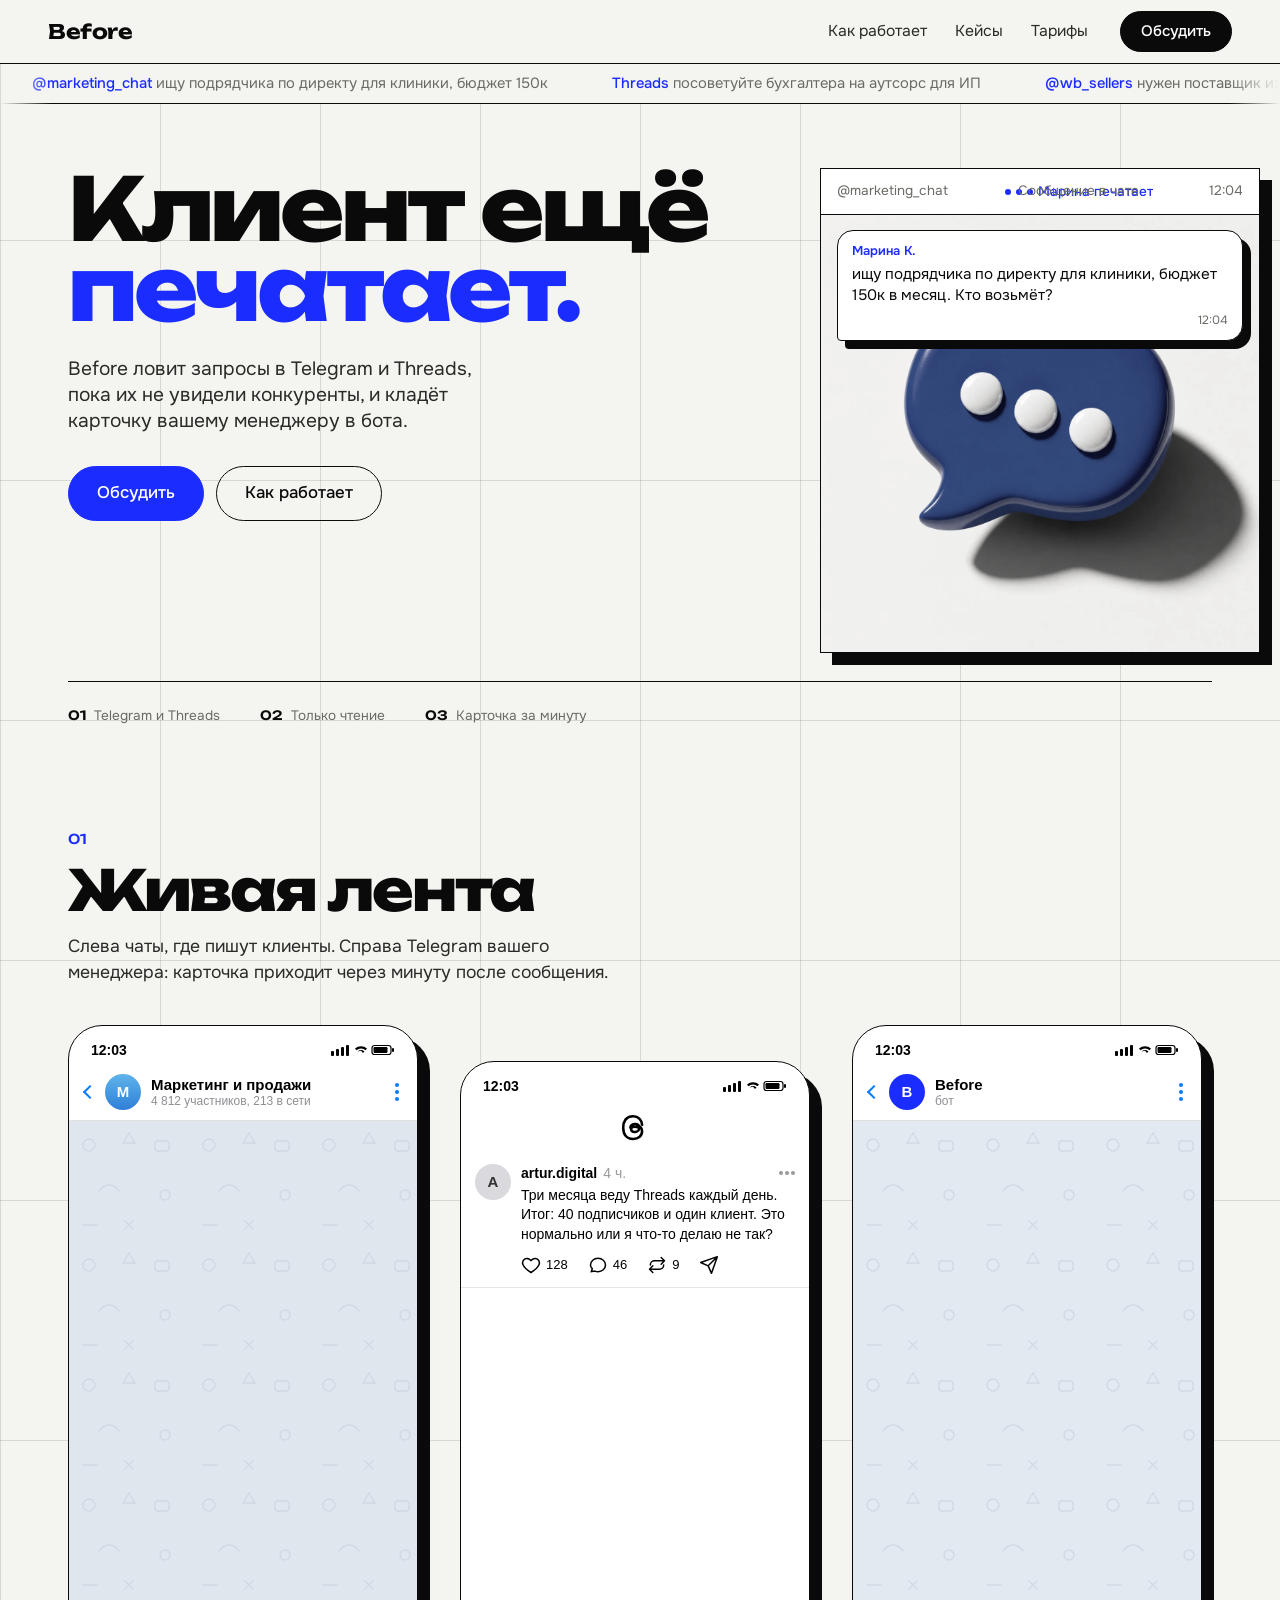
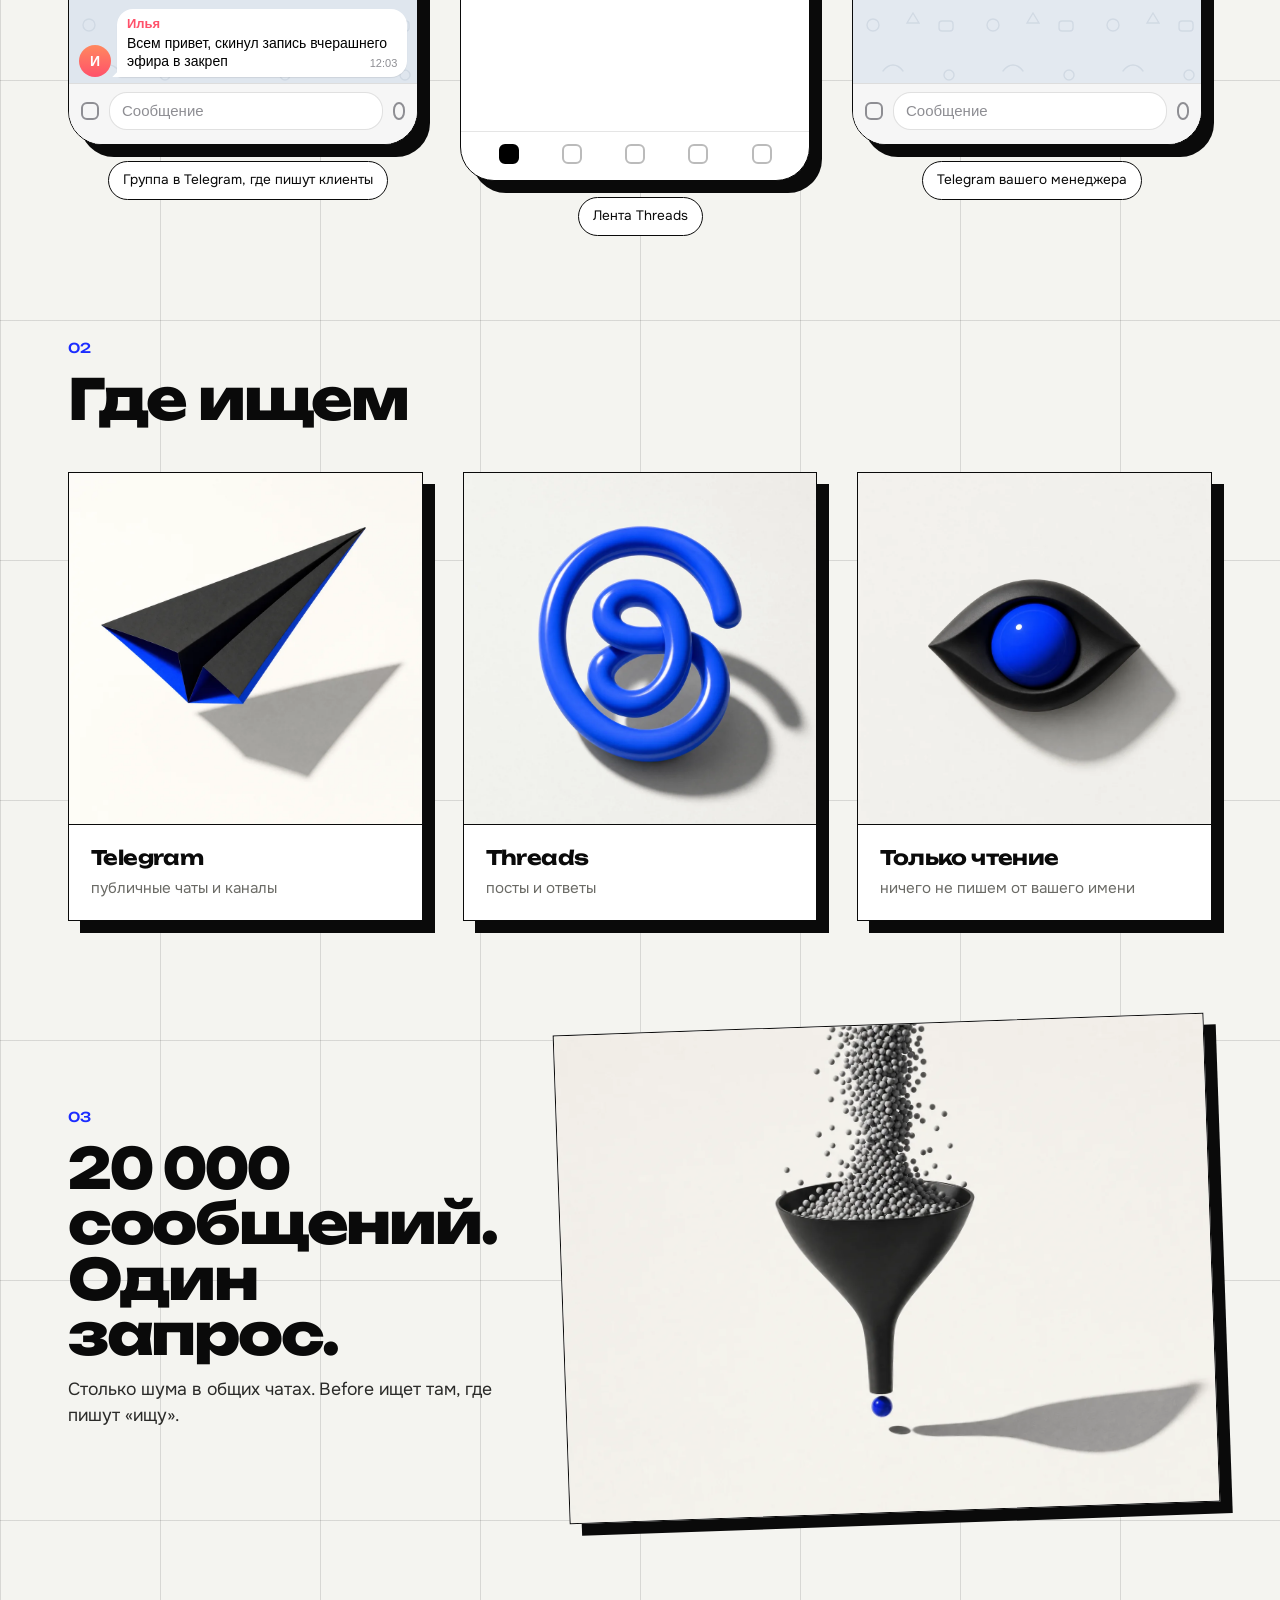
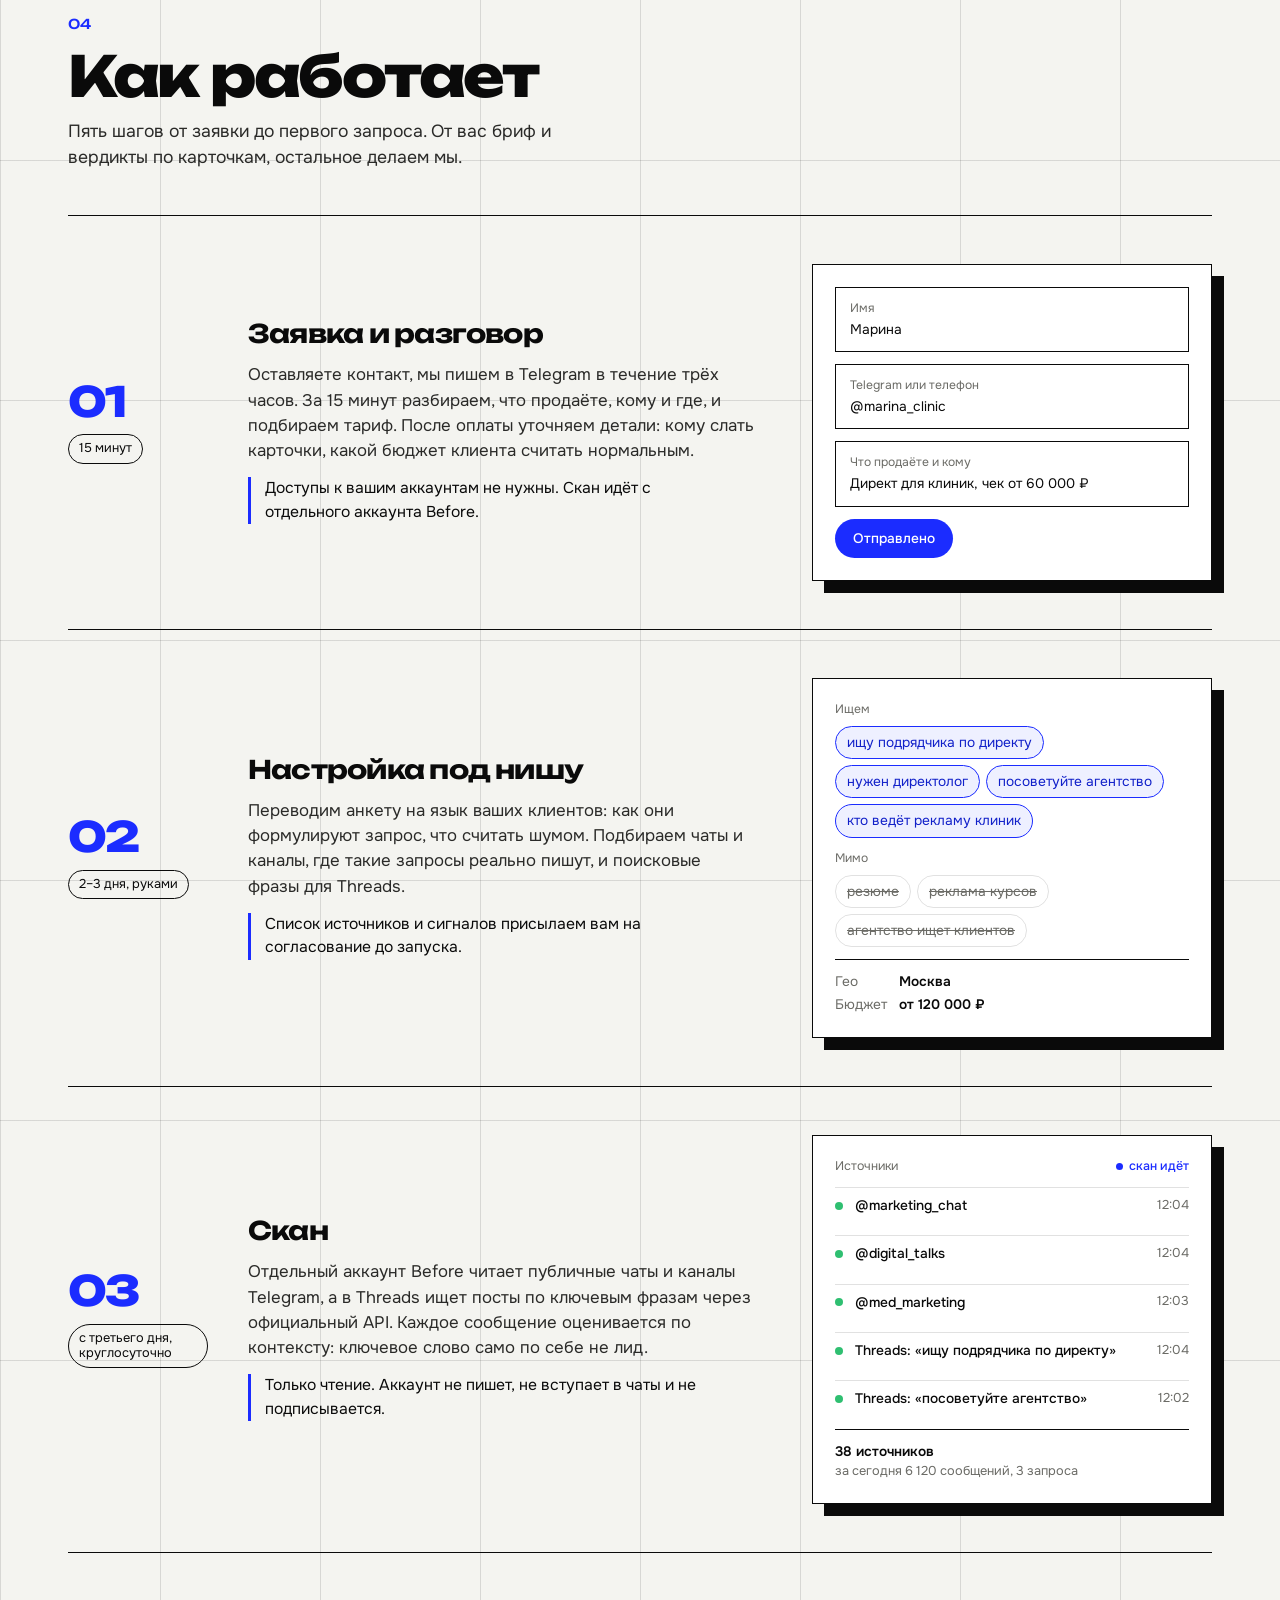
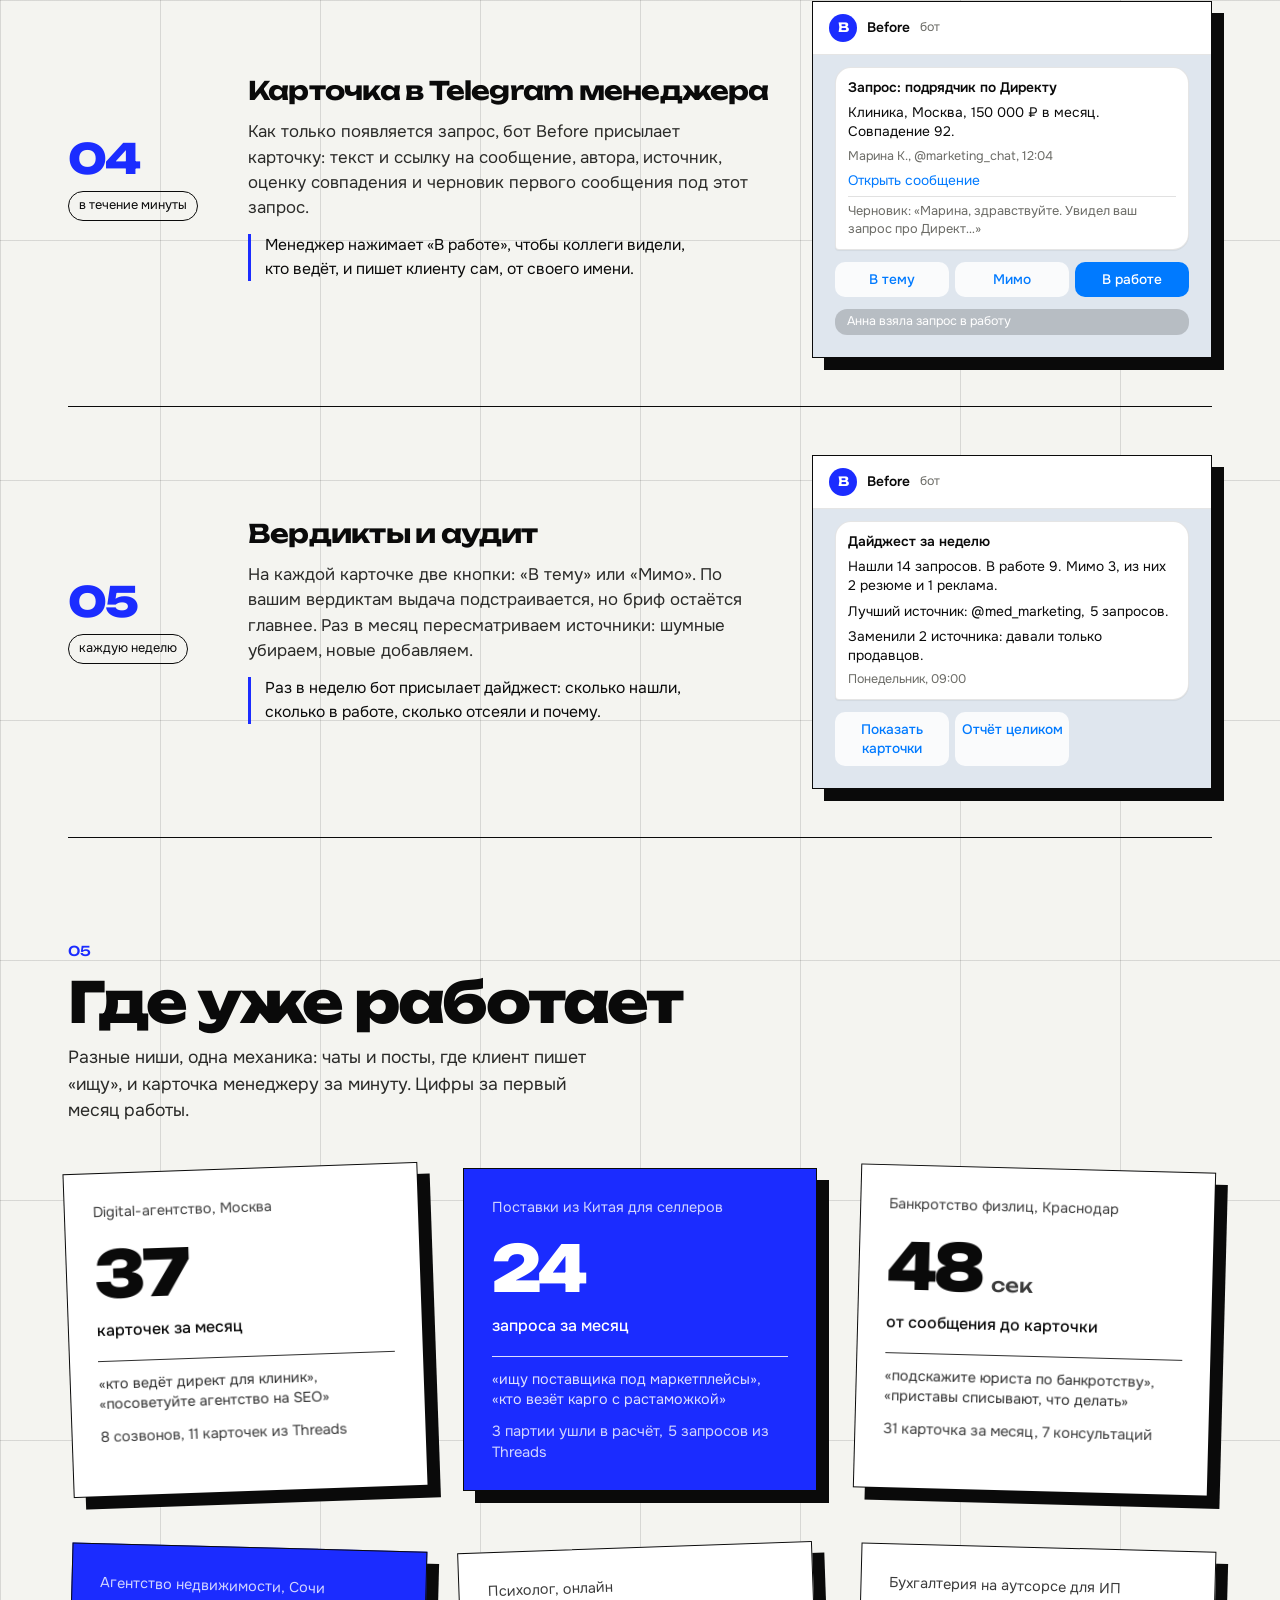
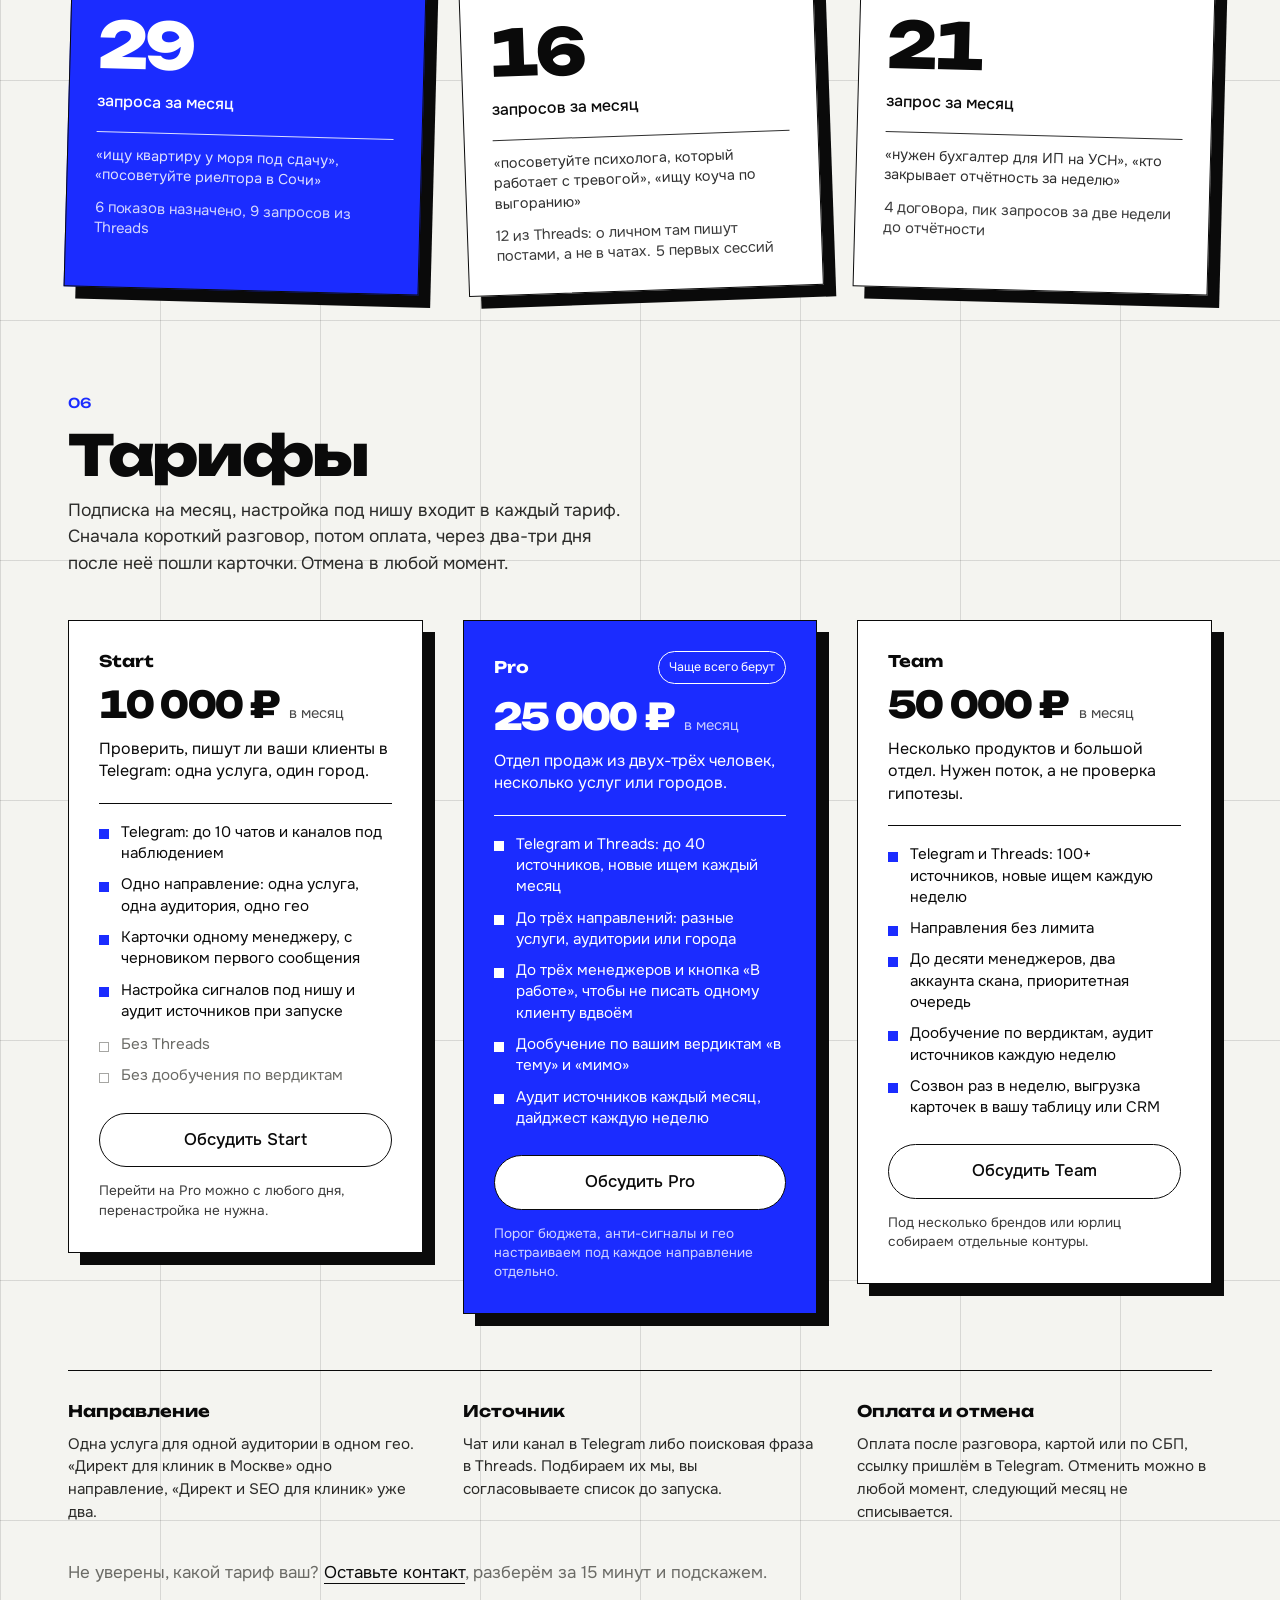
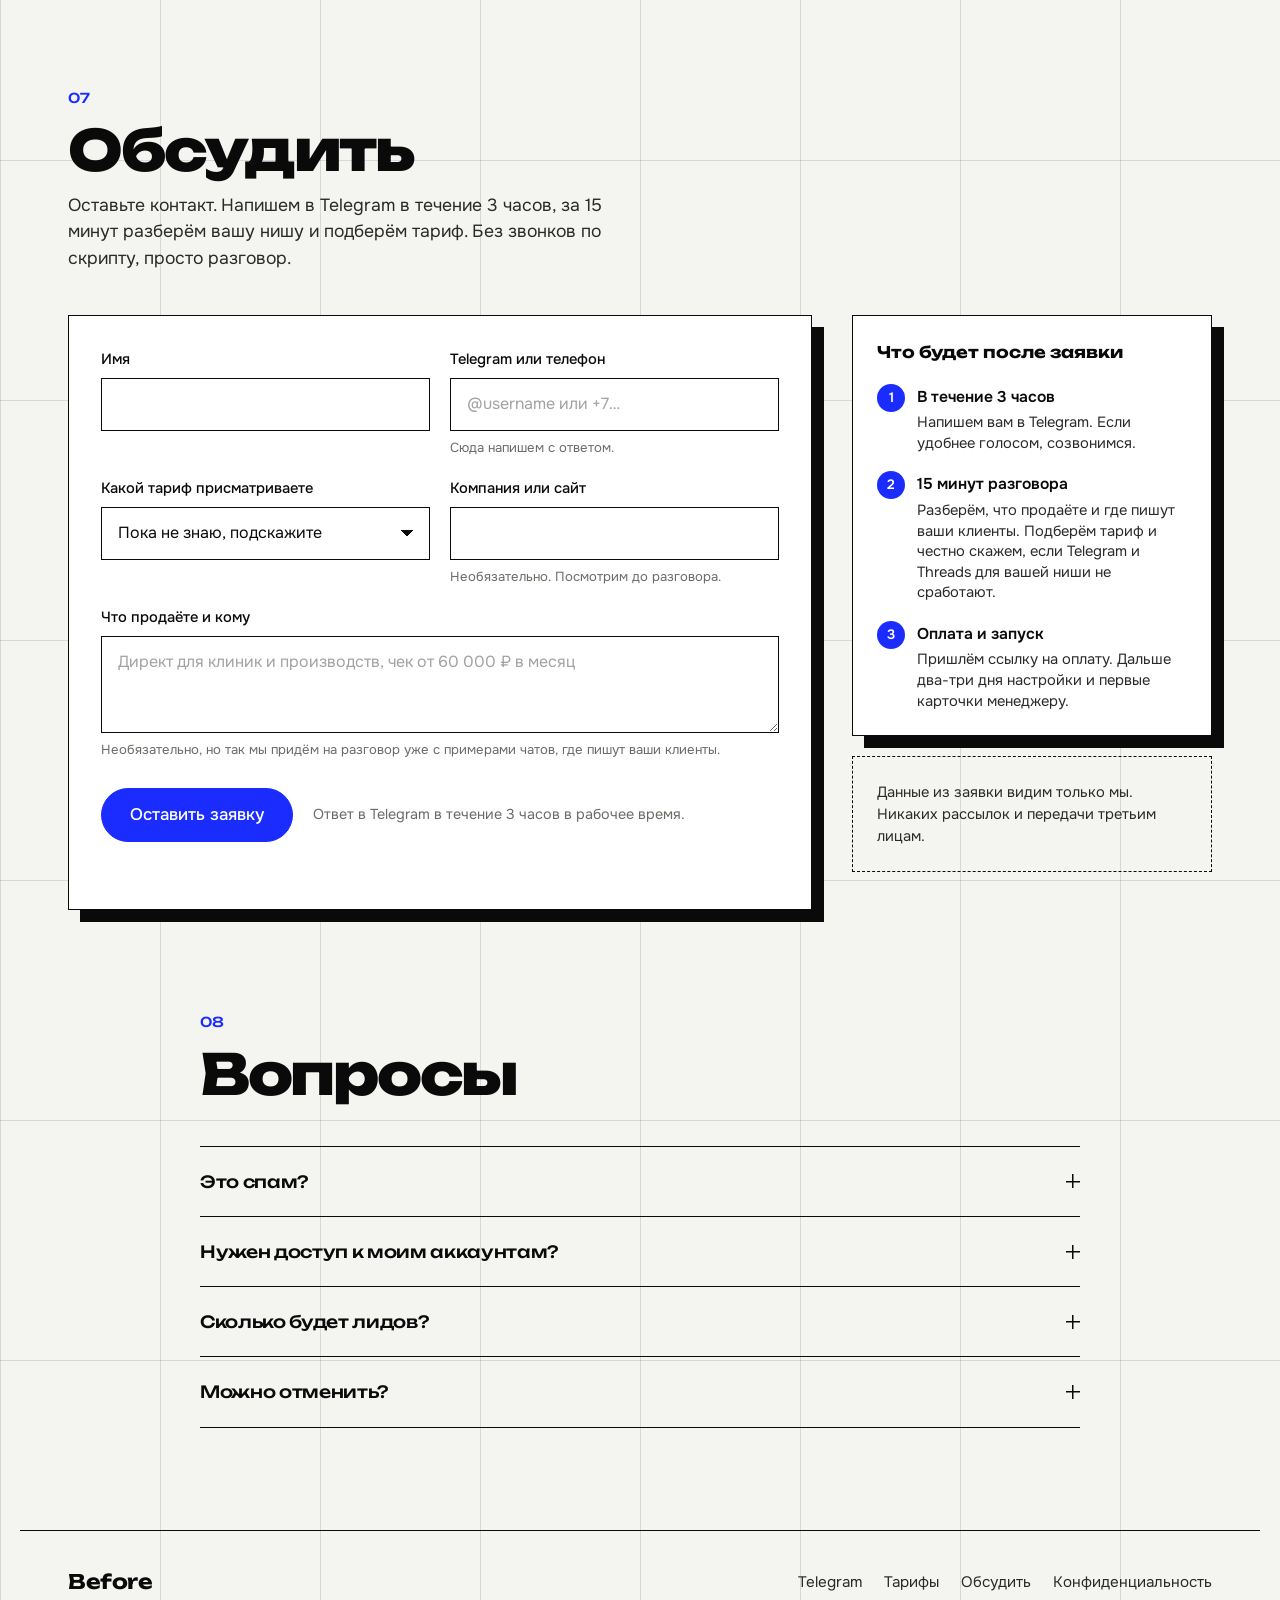
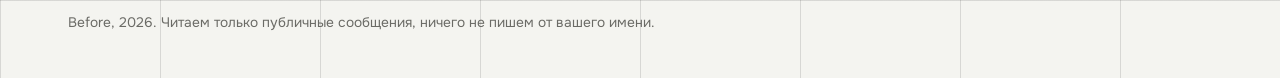
==== commit 7cf20dc9: "Хиро: сцена печатает → сообщение → карточка; счётчик без прыжков; og на getbefore.ru Co-Authored-By:" ====
--- a/index.html
+++ b/index.html
@@ -9,12 +9,11 @@
   <meta property="og:title" content="Before: клиенты из Telegram и Threads до конкурентов">
   <meta property="og:description" content="Клиент ещё печатает. Before ловит запросы в Telegram и Threads, пока их не увидели конкуренты.">
   <meta property="og:type" content="website">
-  <!-- Замени before.example на свой домен, иначе превью в Telegram не подтянется -->
-  <meta property="og:image" content="https://before.example/media/og.jpg">
+  <meta property="og:image" content="https://getbefore.ru/media/og.jpg">
   <meta property="og:image:width" content="1200">
   <meta property="og:image:height" content="630">
   <meta name="twitter:card" content="summary_large_image">
-  <meta name="twitter:image" content="https://before.example/media/og.jpg">
+  <meta name="twitter:image" content="https://getbefore.ru/media/og.jpg">
   <link rel="icon" href="data:image/svg+xml,%3Csvg xmlns='http://www.w3.org/2000/svg' viewBox='0 0 32 32'%3E%3Crect width='32' height='32' rx='6' fill='%231b2cff'/%3E%3Ccircle cx='10' cy='16' r='3' fill='%23fff'/%3E%3Ccircle cx='16' cy='16' r='3' fill='%23fff'/%3E%3Ccircle cx='22' cy='16' r='3' fill='%23fff'/%3E%3C/svg%3E">
   <link rel="preconnect" href="https://fonts.googleapis.com">
   <link rel="preconnect" href="https://fonts.gstatic.com" crossorigin>
@@ -58,15 +57,32 @@
       </div>
 
       <div class="hero__stage" aria-hidden="true">
-        <figure class="card objcard">
+        <figure class="card objcard" data-scene data-step="1">
           <figcaption class="objcard__cap">
             <span>@marketing_chat</span>
-            <span class="typing"><i></i><i></i><i></i>Марина печатает</span>
-            <span>12:04</span>
+            <span class="objcard__state">
+              <span class="st st-1"><span class="typing"><i></i><i></i><i></i>Марина печатает</span></span>
+              <span class="st st-2">Сообщение в чате</span>
+              <span class="st st-3">Карточка у менеджера</span>
+            </span>
+            <span data-scene-clock>12:04</span>
           </figcaption>
-          <video class="objcard__video" autoplay muted loop playsinline preload="metadata" poster="media/bubble.webp">
-            <source src="media/bubble.mp4" type="video/mp4">
-          </video>
+          <div class="objcard__media">
+            <video class="objcard__video" autoplay muted loop playsinline preload="metadata" poster="media/bubble.webp">
+              <source src="media/bubble.mp4" type="video/mp4">
+            </video>
+            <div class="scene__msg">
+              <b>Марина К.</b>
+              ищу подрядчика по директу для клиники, бюджет 150к в месяц. Кто возьмёт?
+              <time>12:04</time>
+            </div>
+            <div class="scene__bot">
+              <span class="scene__who"><i>B</i>Before → ваш менеджер</span>
+              <b>Запрос: подрядчик по Директу</b>
+              Клиника, Москва, 150&nbsp;000&nbsp;₽ в месяц. Совпадение&nbsp;92
+              <em>Через 48 секунд после сообщения, с черновиком ответа</em>
+            </div>
+          </div>
         </figure>
       </div>
 
@@ -154,7 +170,7 @@
       <div class="sec__head">
         <span class="sec__num">04</span>
         <h2>Как работает</h2>
-        <p>Пять шагов от оплаты до первого запроса. От вас анкета и вердикты по карточкам, остальное делаем мы.</p>
+        <p>Пять шагов от заявки до первого запроса. От вас бриф и вердикты по карточкам, остальное делаем мы.</p>
       </div>
 
       <ol class="steps">
--- a/styles.css
+++ b/styles.css
@@ -235,6 +235,51 @@
 .typing i:nth-child(2) { animation-delay: 0.2s; }
 .typing i:nth-child(3) { animation-delay: 0.4s; }
 @keyframes typing { 0%, 60%, 100% { opacity: 0.25; } 30% { opacity: 1; } }
+
+/* Сцена в хиро: печатает → сообщение → карточка у менеджера */
+.objcard__state { display: grid; flex: 1; min-width: 0; text-align: center; }
+.objcard__state .st {
+  grid-area: 1 / 1; justify-self: center;
+  white-space: nowrap; overflow: hidden; text-overflow: ellipsis; max-width: 100%;
+  opacity: 0; transition: opacity 0.35s var(--ease);
+}
+.objcard[data-step="1"] .st-1,
+.objcard[data-step="2"] .st-2,
+.objcard[data-step="3"] .st-3 { opacity: 1; }
+.st-3 { color: var(--blue); font-weight: 500; }
+.st-3::before { content: "✓ "; }
+.objcard__media { position: relative; }
+.objcard__video { transition: opacity 0.6s var(--ease), transform 0.6s var(--ease), filter 0.6s var(--ease); }
+.objcard[data-step="2"] .objcard__video,
+.objcard[data-step="3"] .objcard__video { opacity: 0.22; transform: scale(0.96); filter: saturate(0.3); }
+.scene__msg, .scene__bot {
+  position: absolute; left: 16px; right: 16px;
+  padding: 12px 14px;
+  border: 1px solid var(--ink);
+  box-shadow: var(--shadow-sm);
+  font-size: 0.95rem; line-height: 1.35;
+  opacity: 0; transform: translateY(18px);
+  transition: opacity 0.5s var(--ease), transform 0.5s var(--ease);
+  pointer-events: none;
+}
+.scene__msg { top: 16px; background: #fff; border-radius: 16px 16px 16px 4px; }
+.scene__msg b { display: block; color: var(--blue); font-size: 0.8rem; margin-bottom: 4px; }
+.scene__msg time { display: block; text-align: right; color: var(--mute); font-size: 0.75rem; margin-top: 6px; }
+.scene__bot { bottom: 16px; background: var(--blue); color: #fff; border-radius: 16px 16px 4px 16px; }
+.scene__who { display: flex; align-items: center; gap: 8px; font-size: 0.78rem; opacity: 0.85; margin-bottom: 6px; }
+.scene__who i {
+  width: 18px; height: 18px; border-radius: 50%;
+  background: #fff; color: var(--blue);
+  font-family: var(--display); font-weight: 800; font-style: normal; font-size: 0.7rem;
+  display: inline-flex; align-items: center; justify-content: center;
+}
+.scene__bot b { display: block; font-family: var(--display); font-weight: 700; font-size: 0.95rem; letter-spacing: -0.01em; margin-bottom: 2px; }
+.scene__bot em { display: block; font-style: normal; margin-top: 8px; font-size: 0.78rem; opacity: 0.85; }
+.objcard[data-step="2"] .scene__msg,
+.objcard[data-step="3"] .scene__msg { opacity: 1; transform: none; }
+.objcard[data-step="3"] .scene__msg { opacity: 0.7; transform: translateY(-4px) scale(0.97); }
+.objcard[data-step="3"] .scene__bot { opacity: 1; transform: none; }
+[data-count] { display: inline-block; white-space: nowrap; font-variant-numeric: tabular-nums; }
 
 .leadcard {
   width: min(400px, 92%);
@@ -730,6 +775,7 @@
   .hero__stage { gap: 28px; }
   .objcard, .leadcard { width: 100%; margin-left: 0; }
   .objcard { transform: rotate(-1.5deg); }
+  .objcard__cap { font-size: 0.78rem; padding: 11px 12px; gap: 8px; }
   .leadcard { transform: rotate(1deg); }
   .phones { grid-template-columns: repeat(3, 82vw); }
   .form__panel { padding: 22px; }
@@ -753,6 +799,7 @@
   .hero h1 .w, .hero__lead, .hero__actions, .objcard, .leadcard { animation: none; }
   [data-reveal], .step .mf, .step .sg__chips i, .step .mf__btn, .step .sg__row, .step .bot__msg, .step .bot__keys, .step .sc__row, .step .sc__foot, .btn { transition: none; }
   [data-reveal] { opacity: 1; transform: none; }
+  .scene__msg, .scene__bot, .objcard__video, .objcard__state .st { transition: none; }
 }
 
 /* ---------- Документы ---------- */
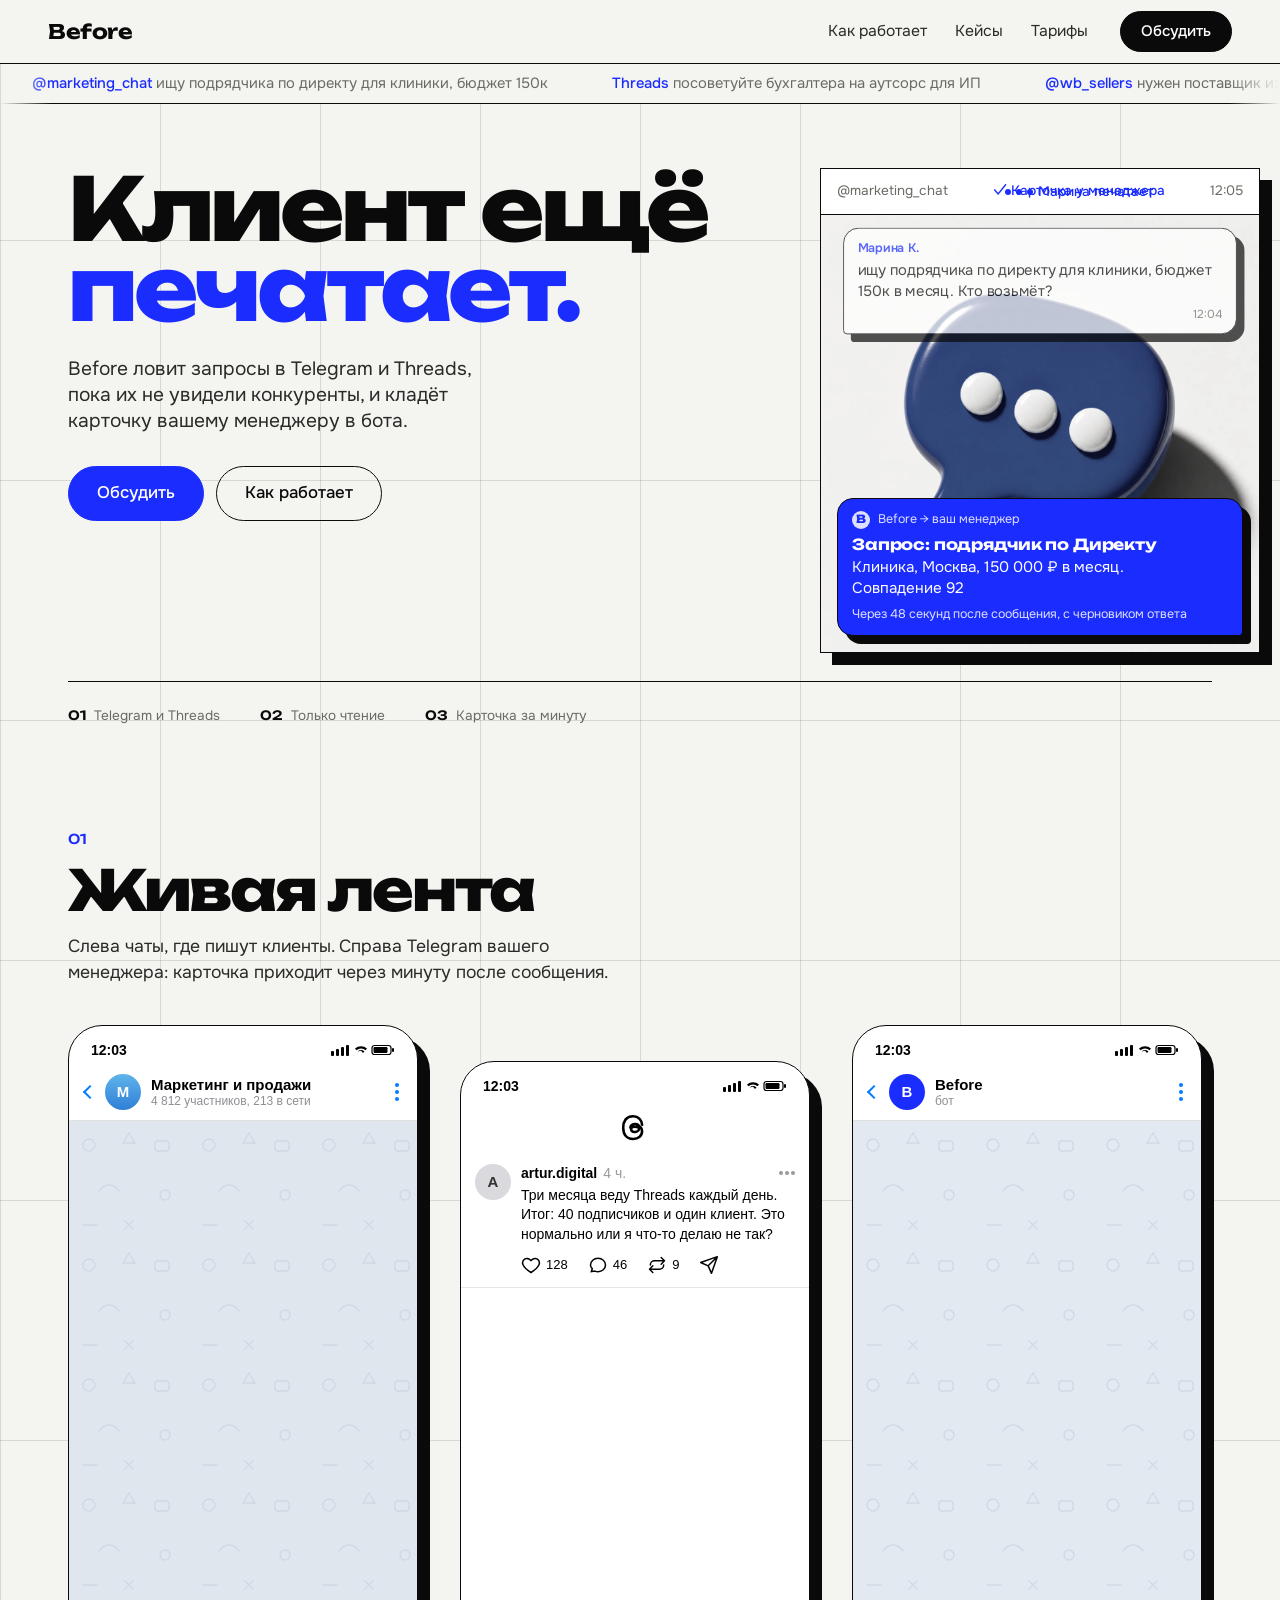
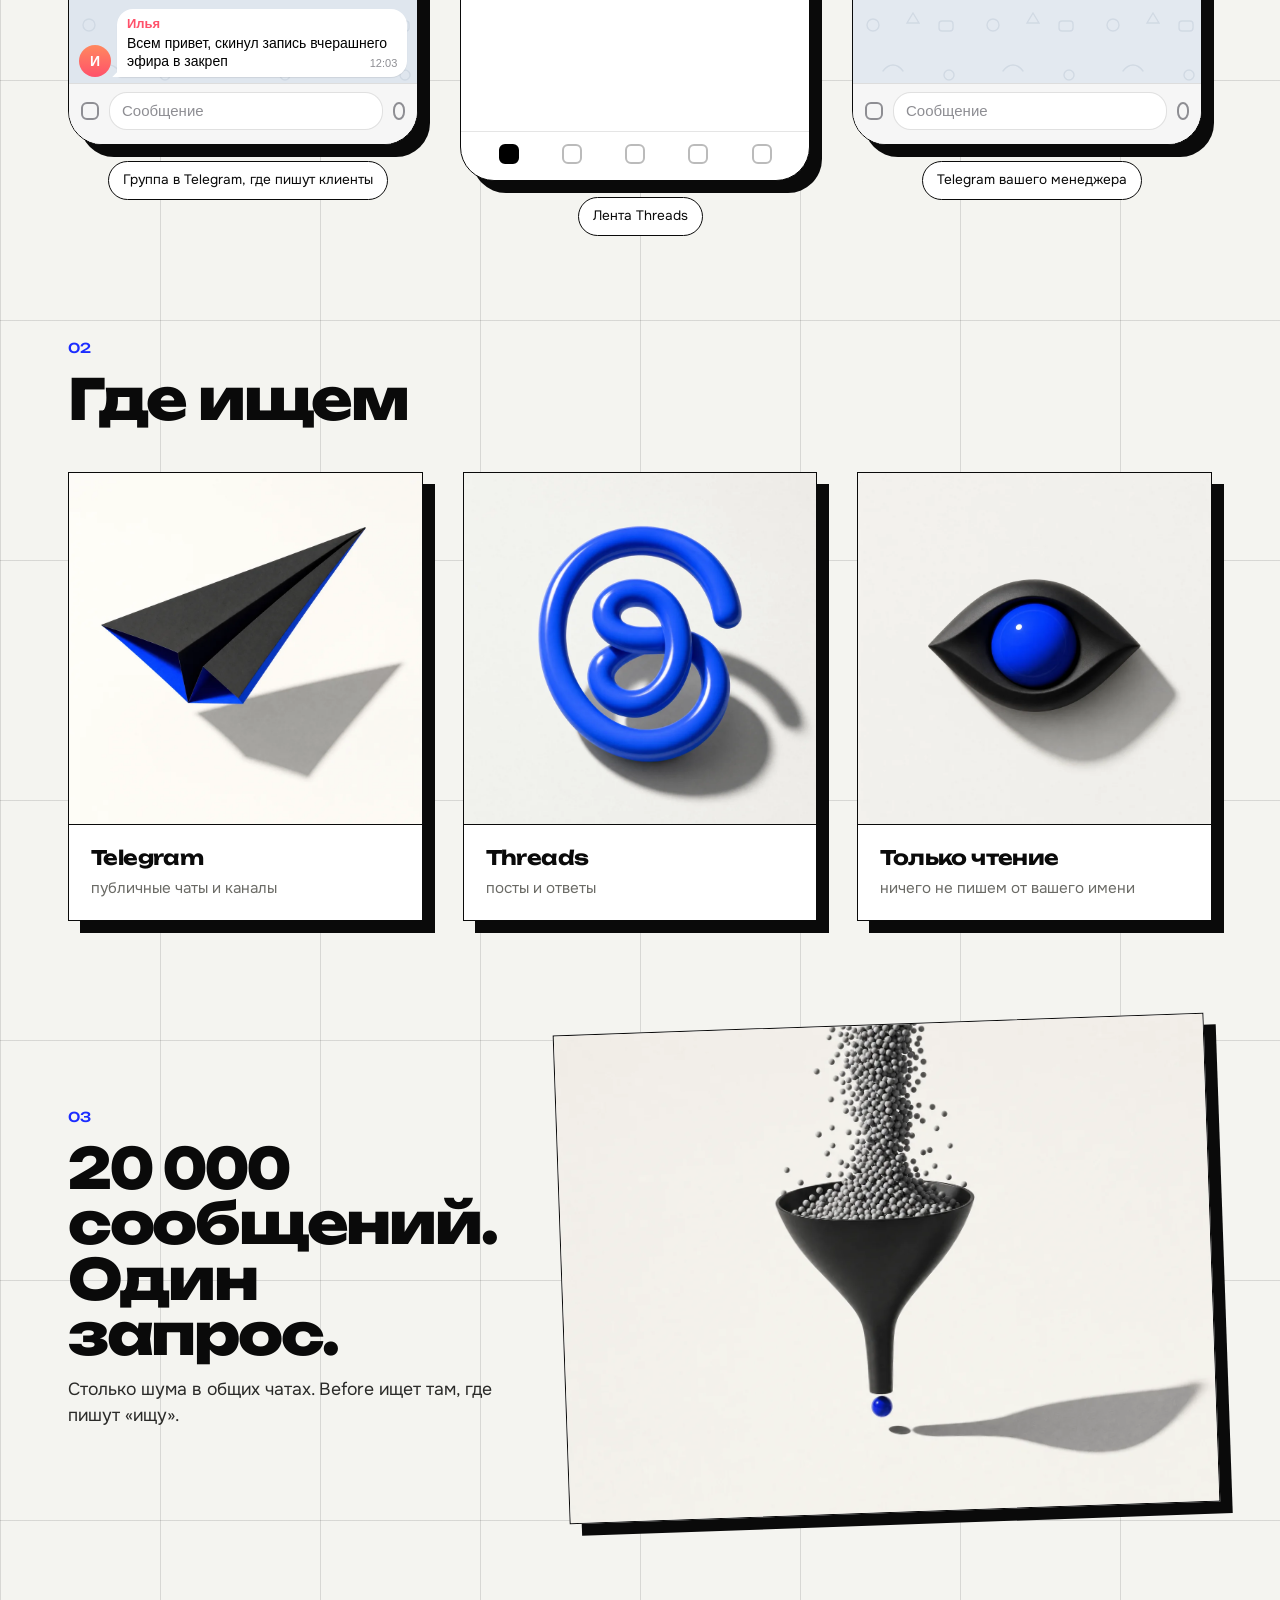
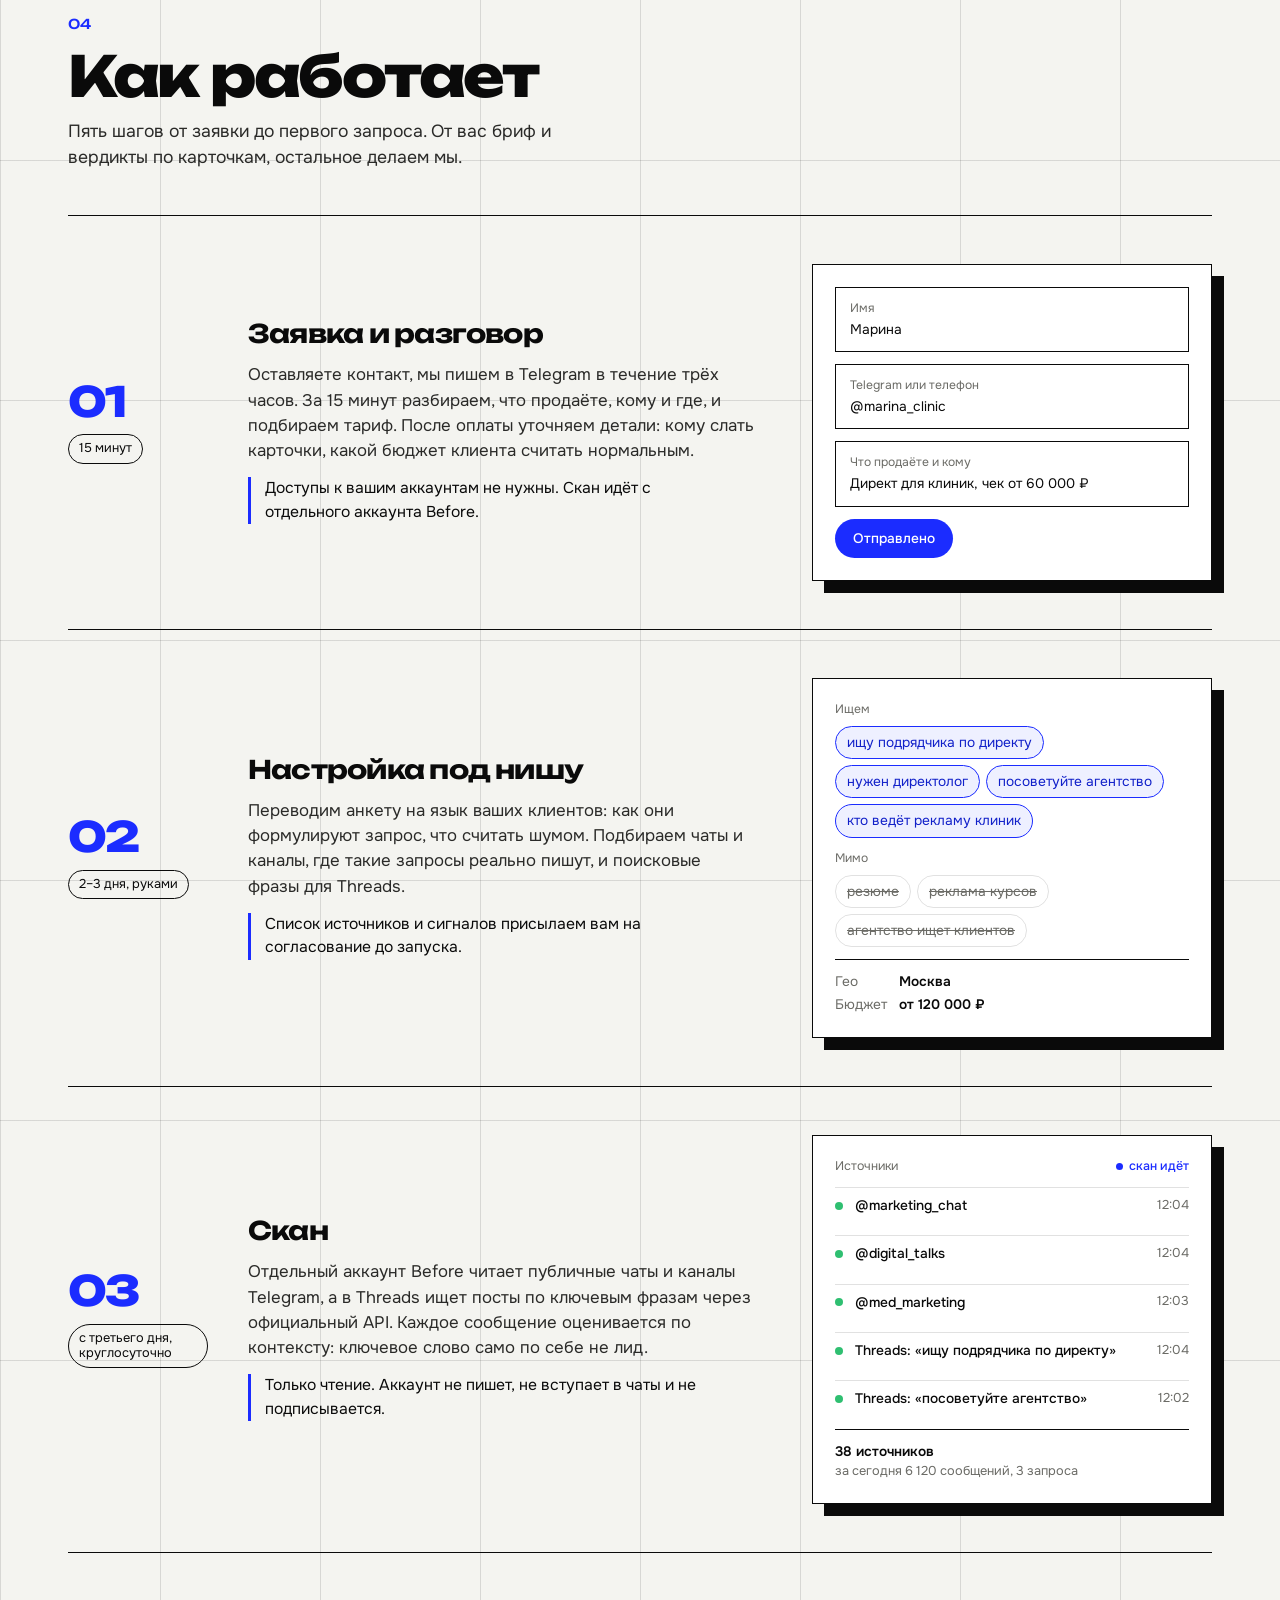
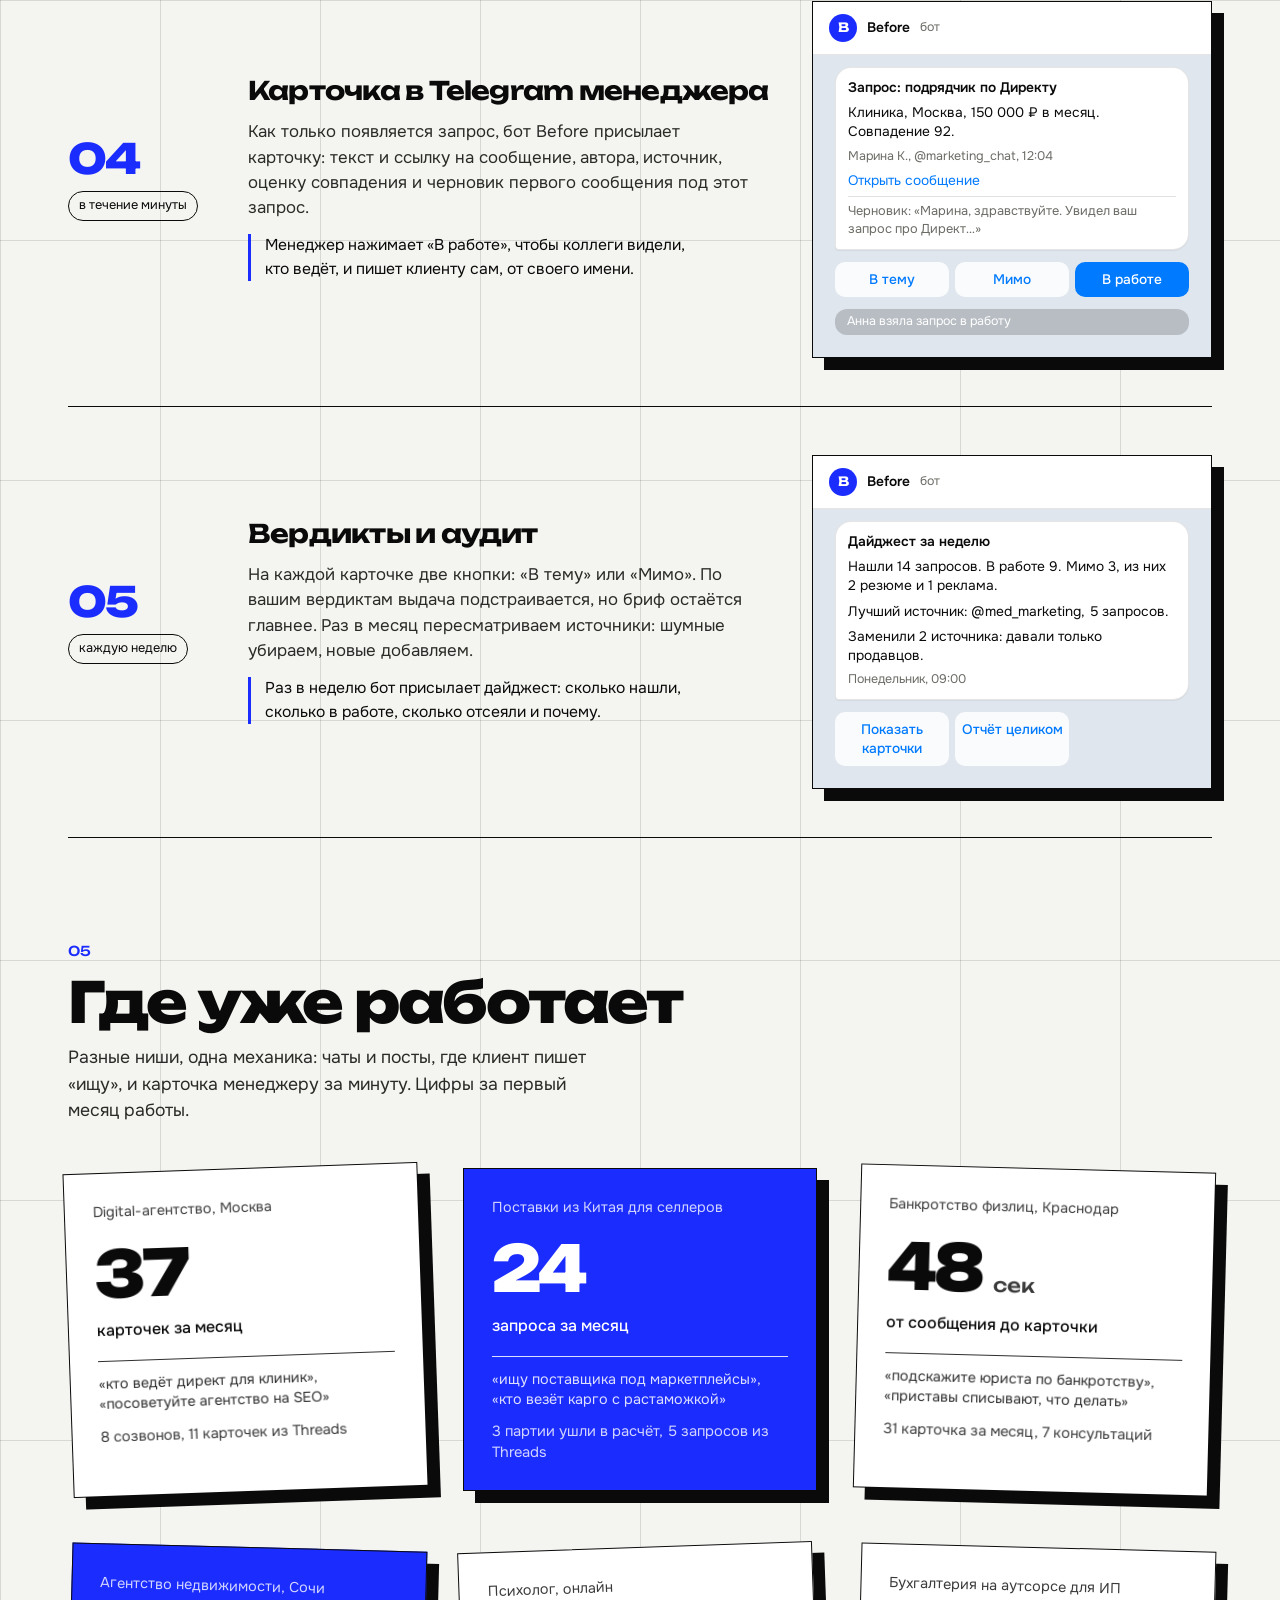
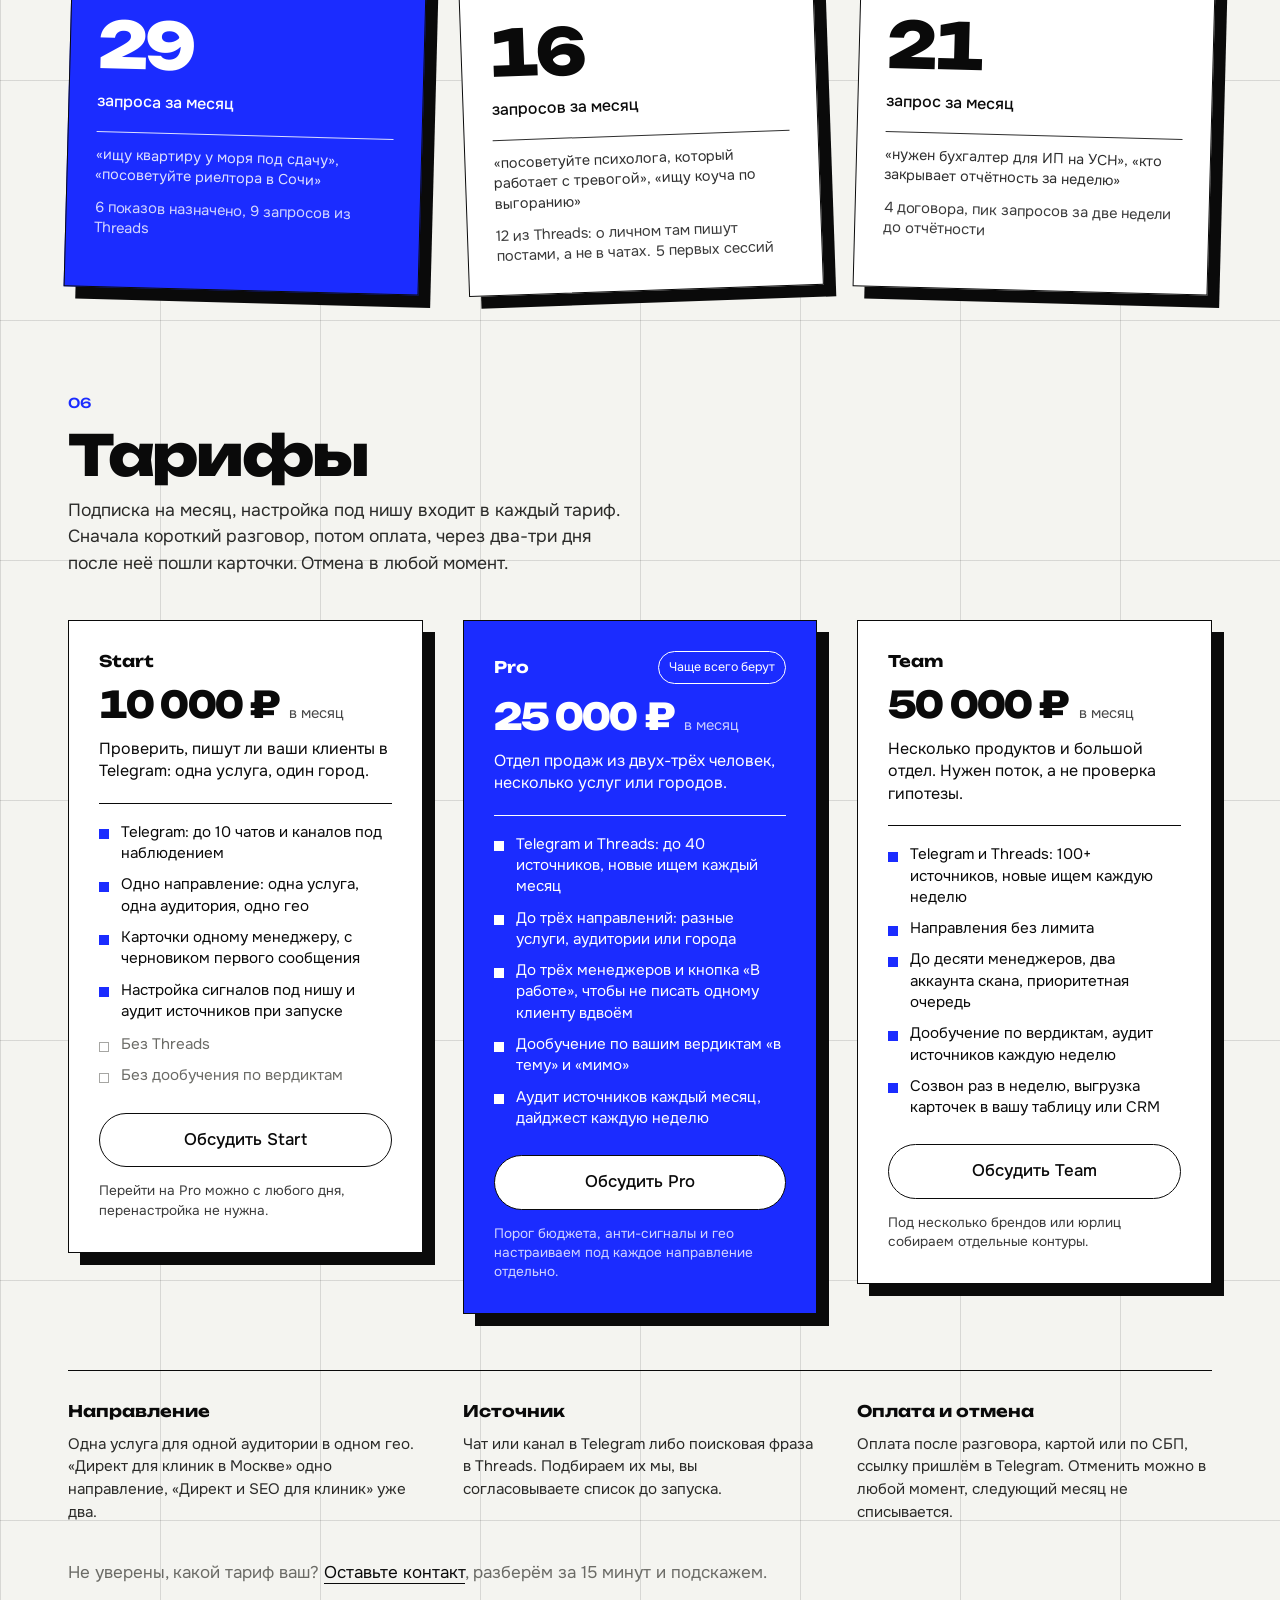
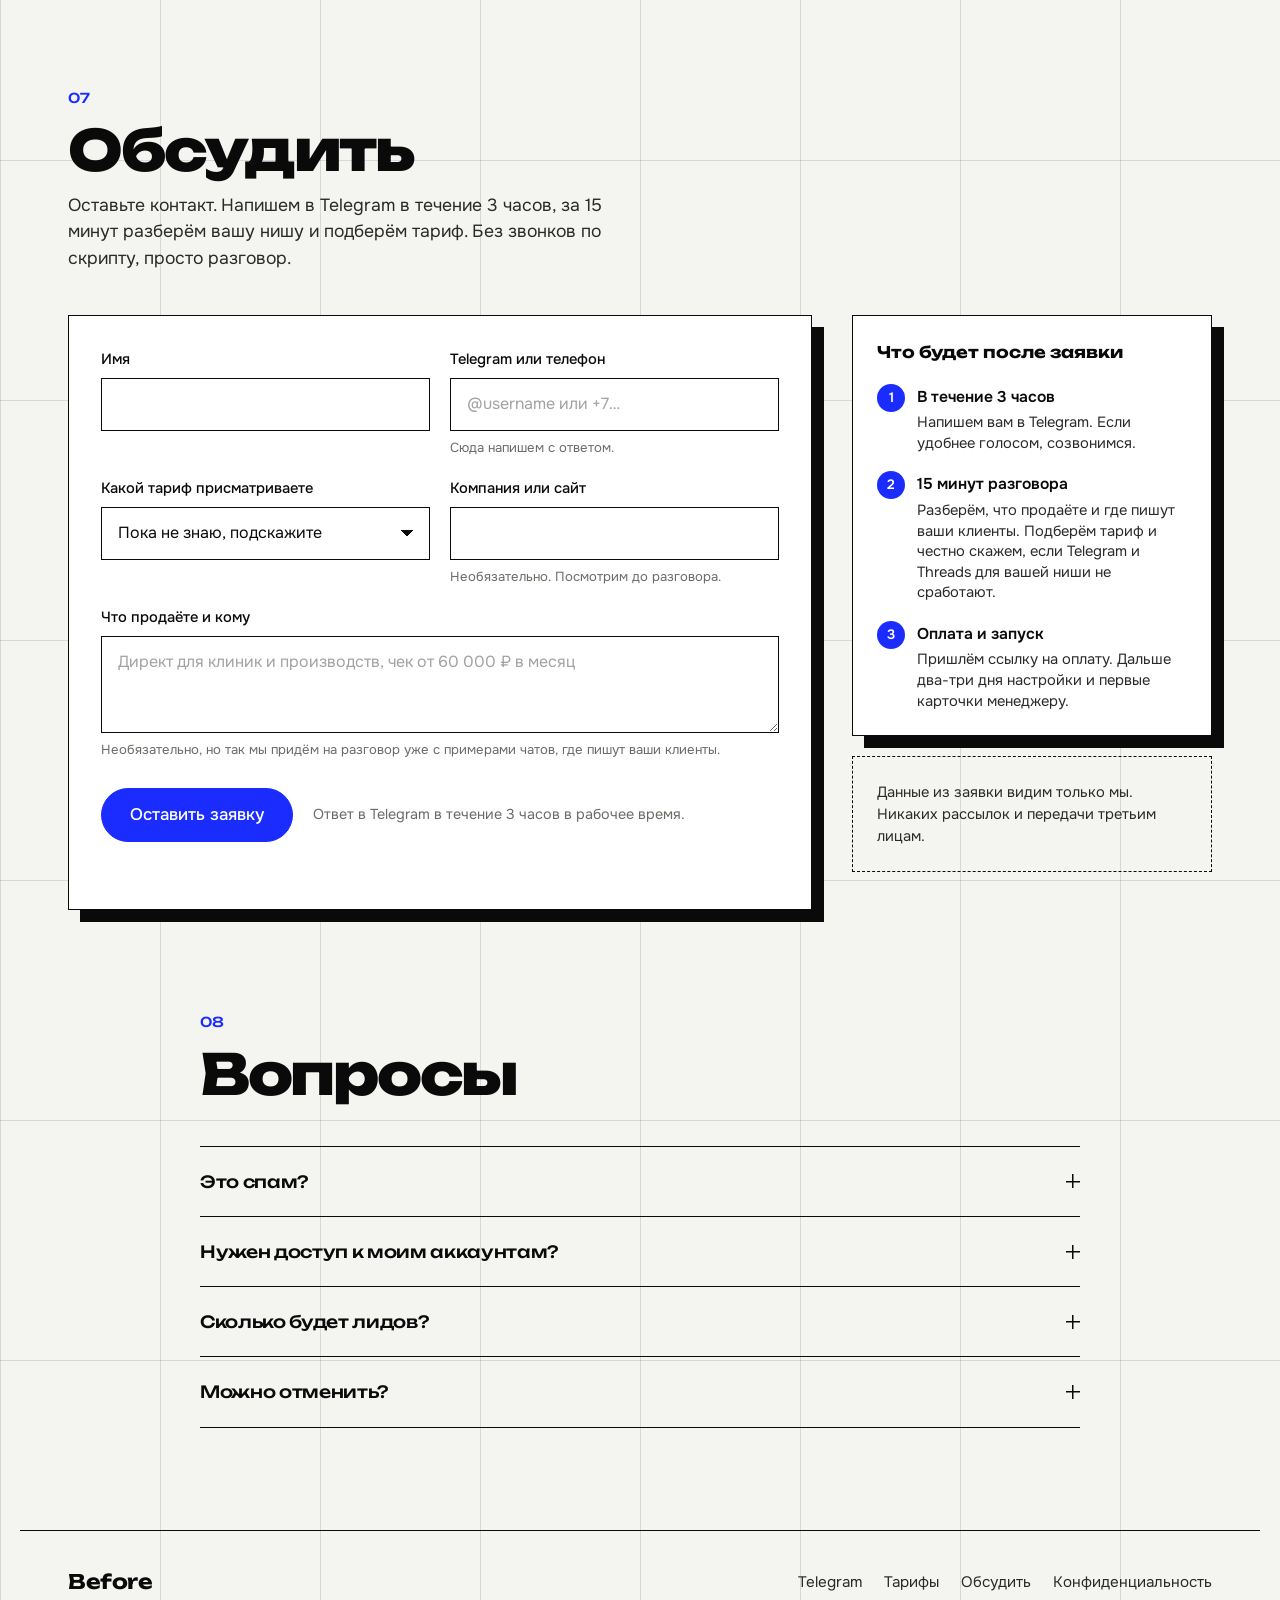
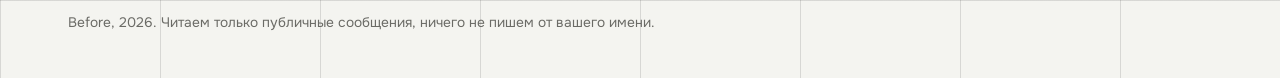
==== commit cd253d2a: "Before: явный og:url Мета выводила его из адреса сама, но со ссылками с UTM-метками это рассыпается:" ====
--- a/index.html
+++ b/index.html
@@ -6,6 +6,7 @@
   <title>Before: клиенты из Telegram и Threads до конкурентов</title>
   <meta name="description" content="Before ловит запросы покупателей в публичных чатах Telegram и постах Threads и приносит их менеджеру в бота. Ничего не пишет от вашего имени.">
   <meta name="theme-color" content="#f4f4f0">
+  <meta property="og:url" content="https://getbefore.ru/">
   <meta property="og:title" content="Before: клиенты из Telegram и Threads до конкурентов">
   <meta property="og:description" content="Клиент ещё печатает. Before ловит запросы в Telegram и Threads, пока их не увидели конкуренты.">
   <meta property="og:type" content="website">
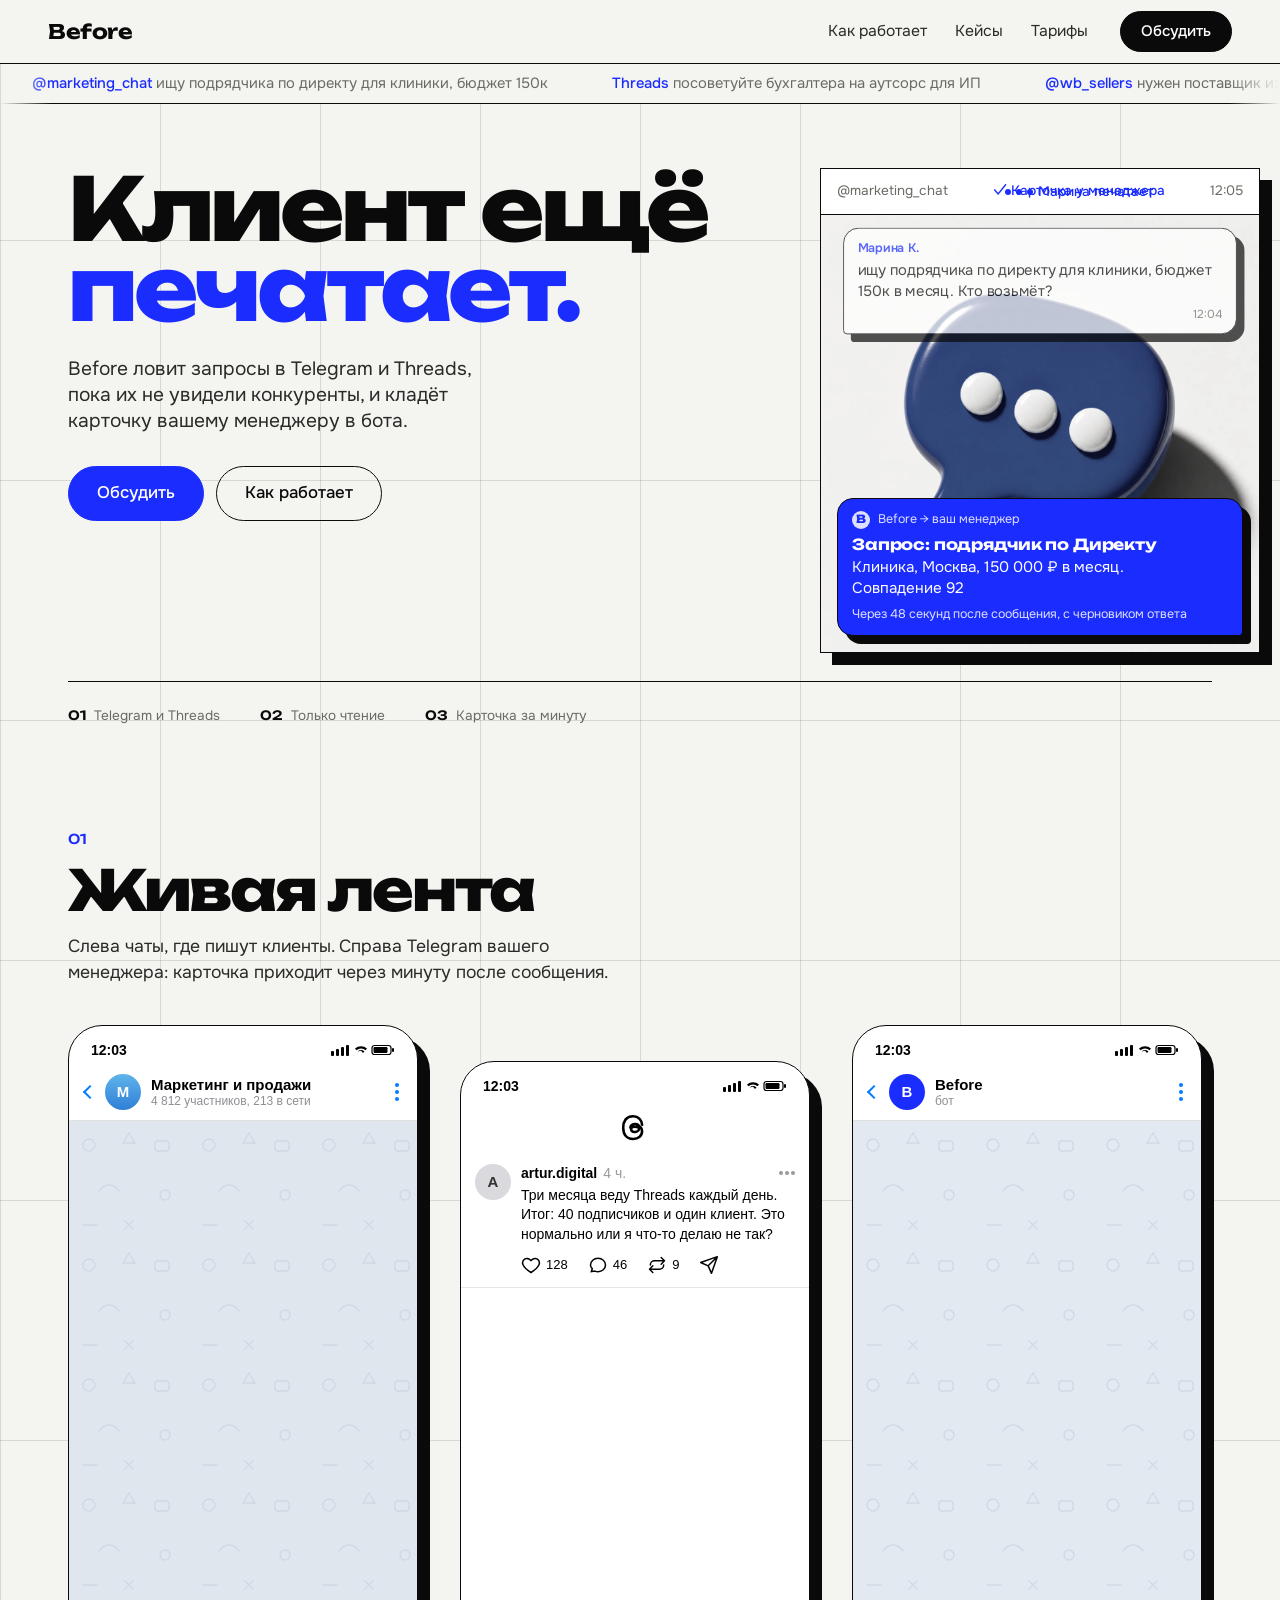
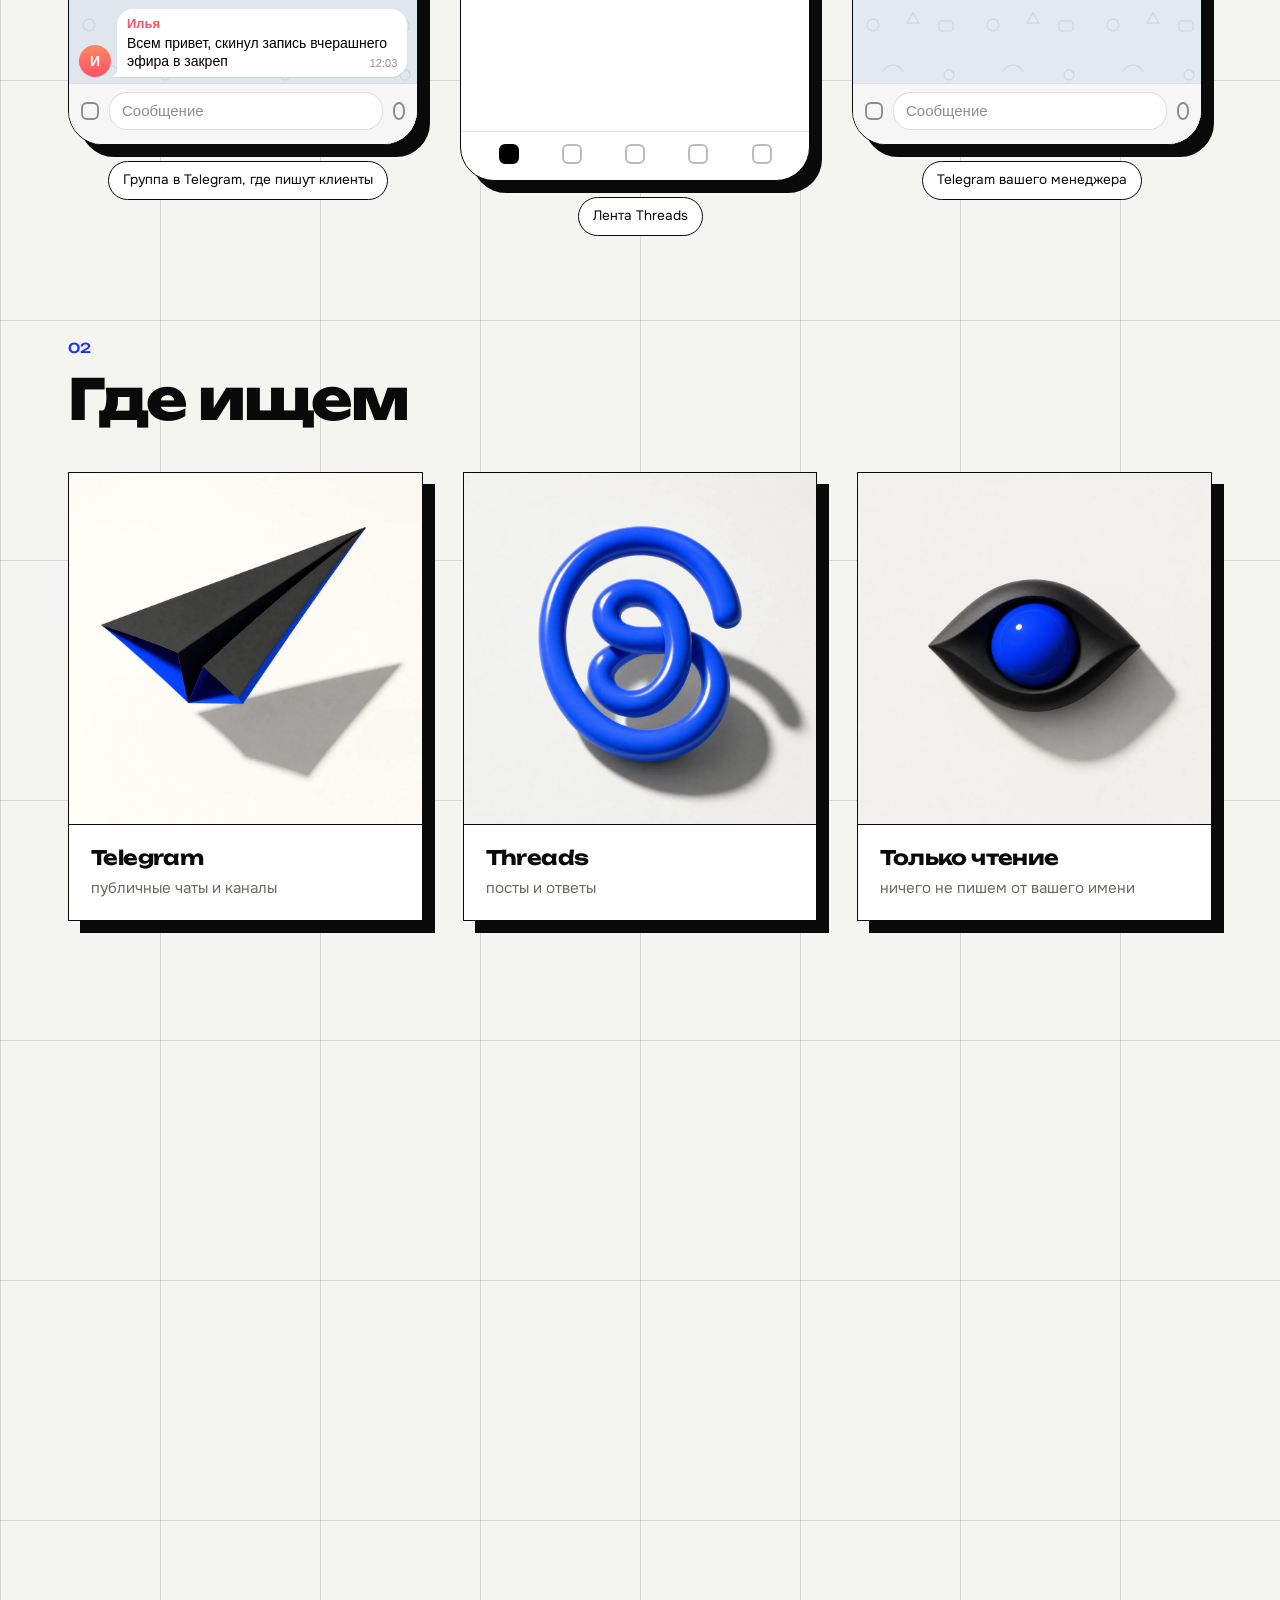
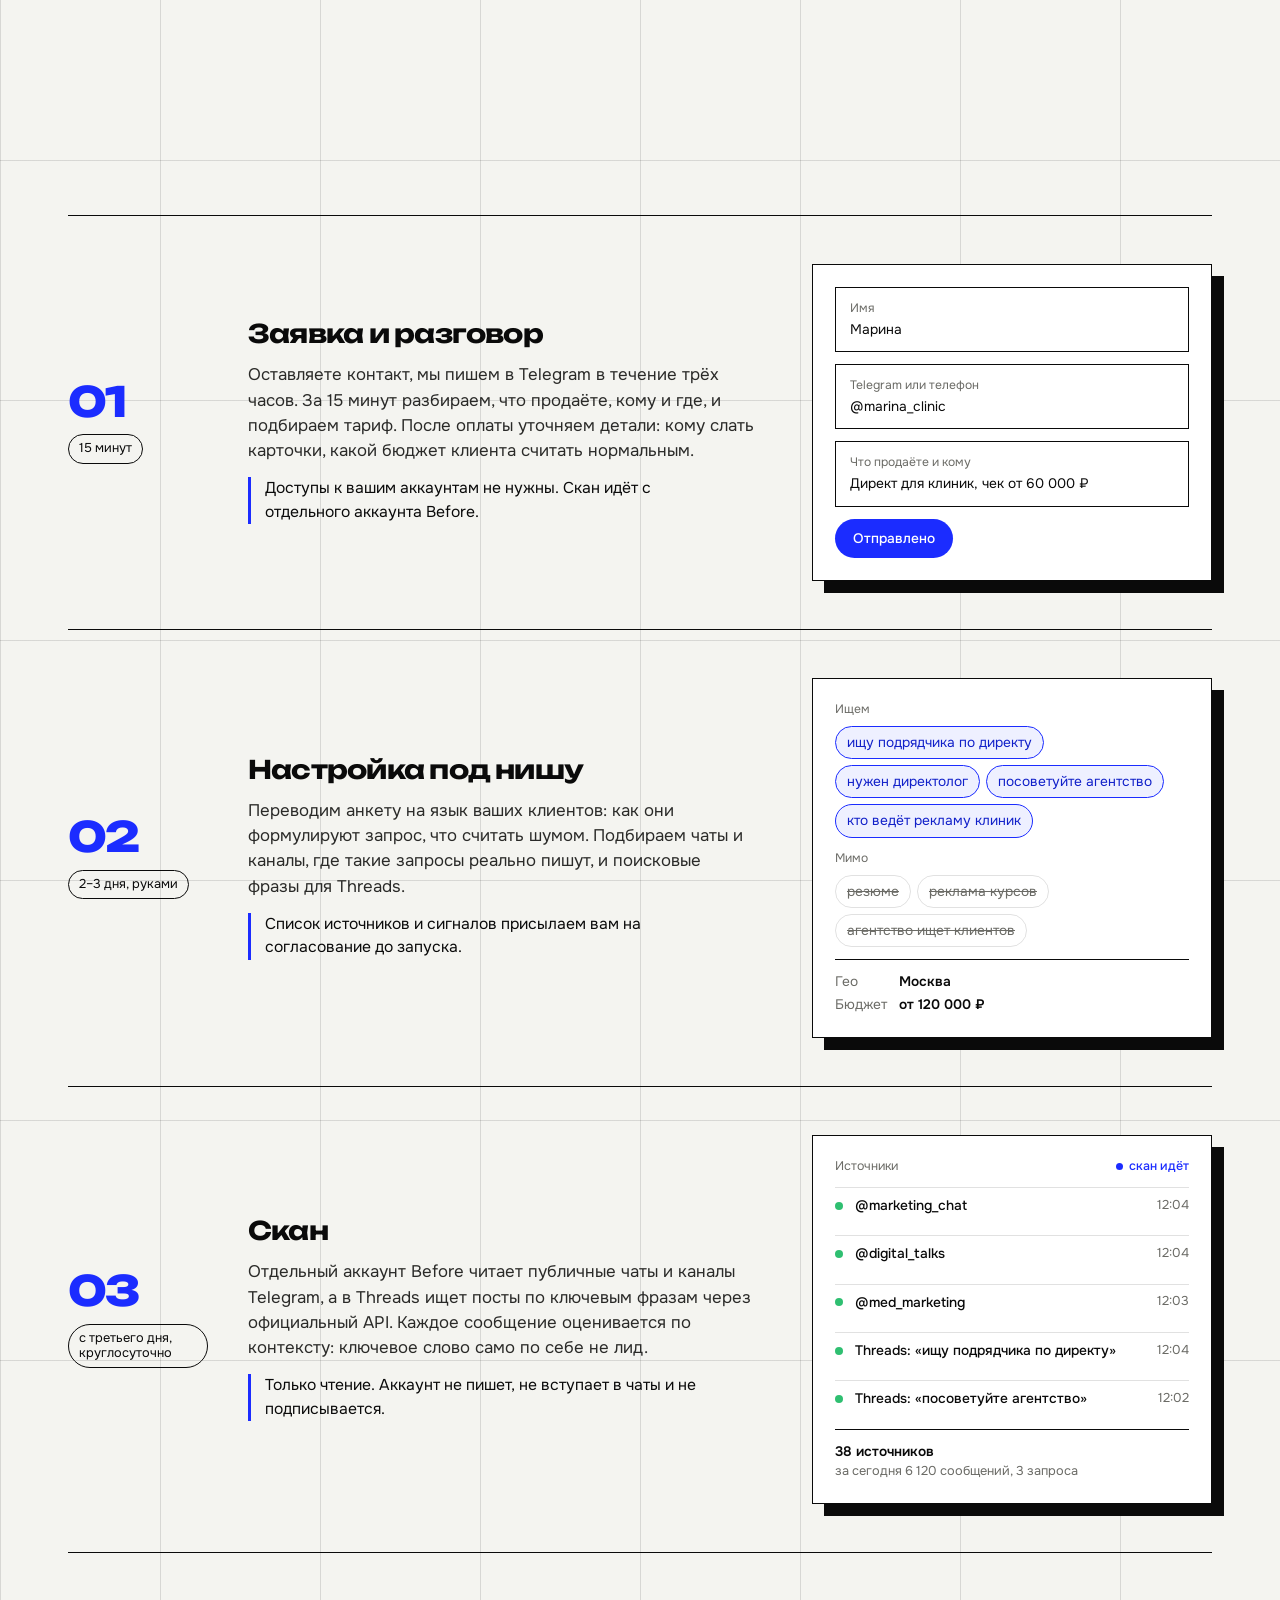
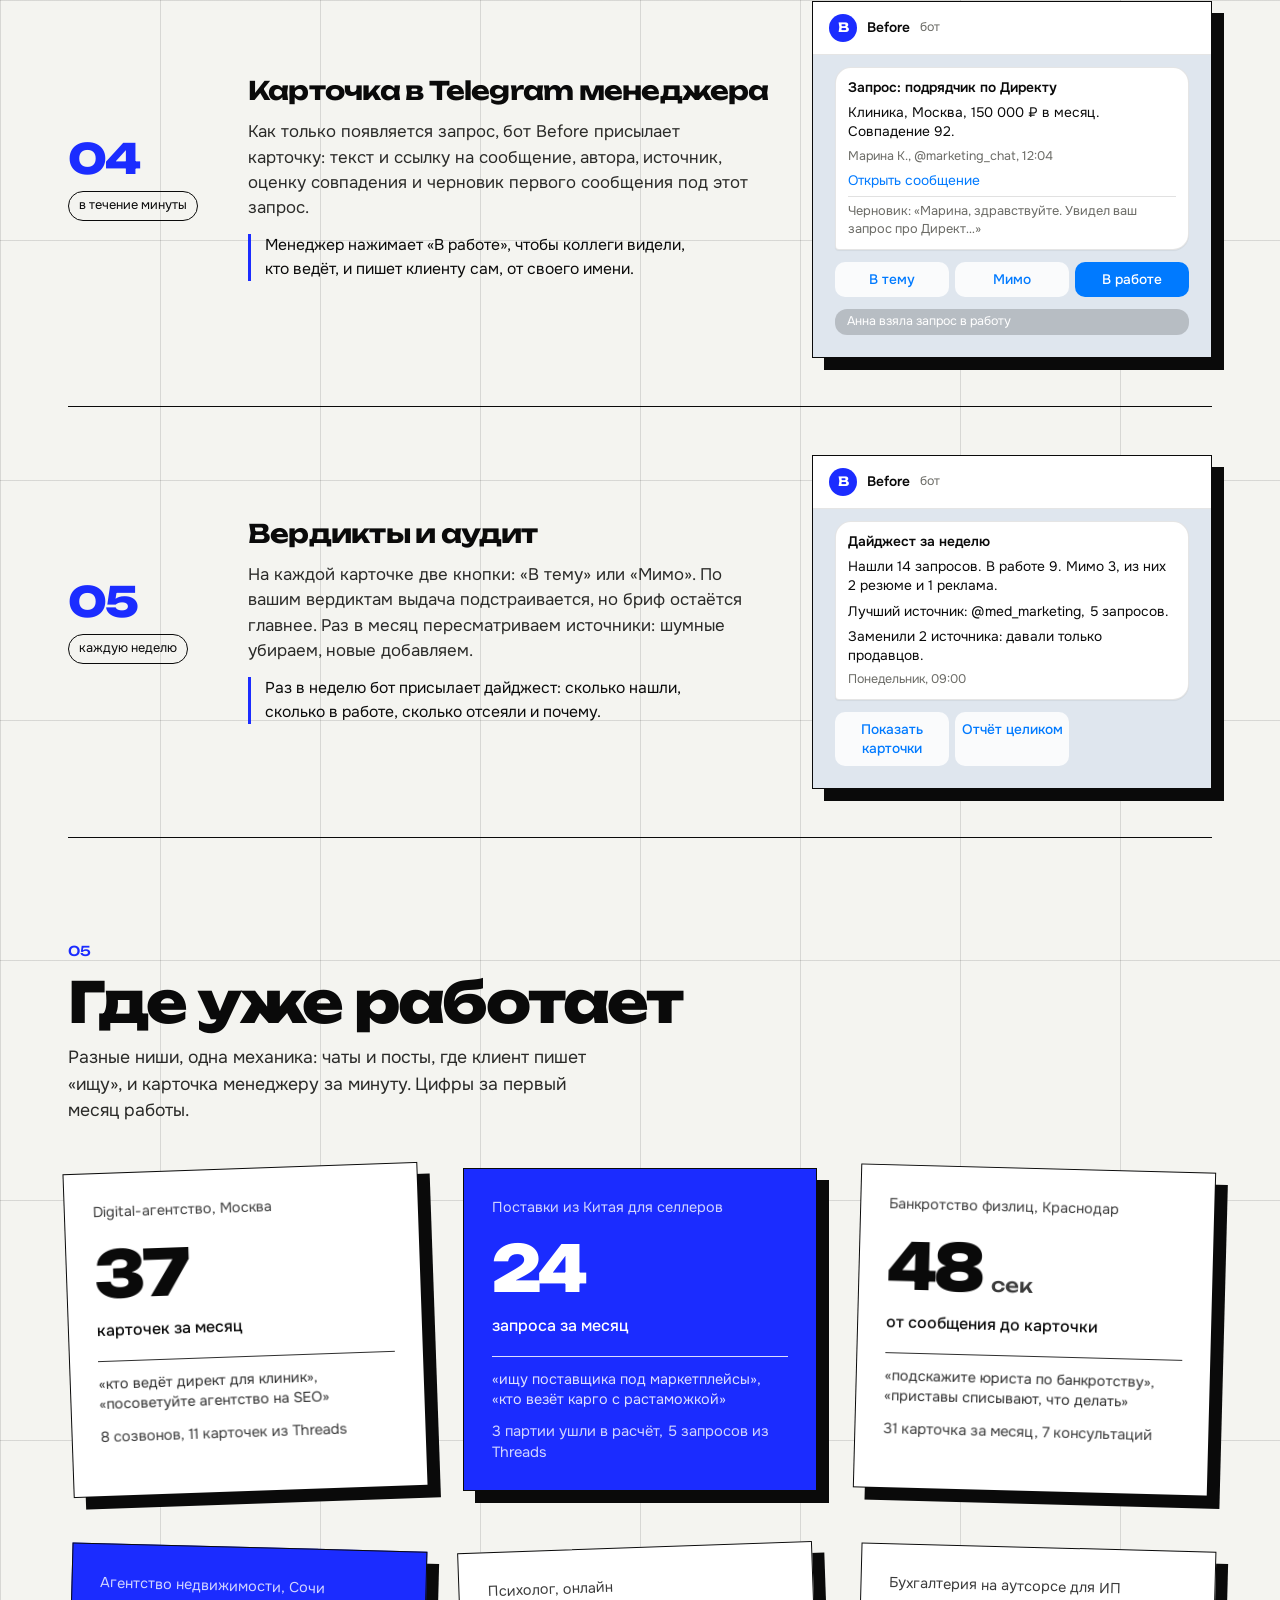
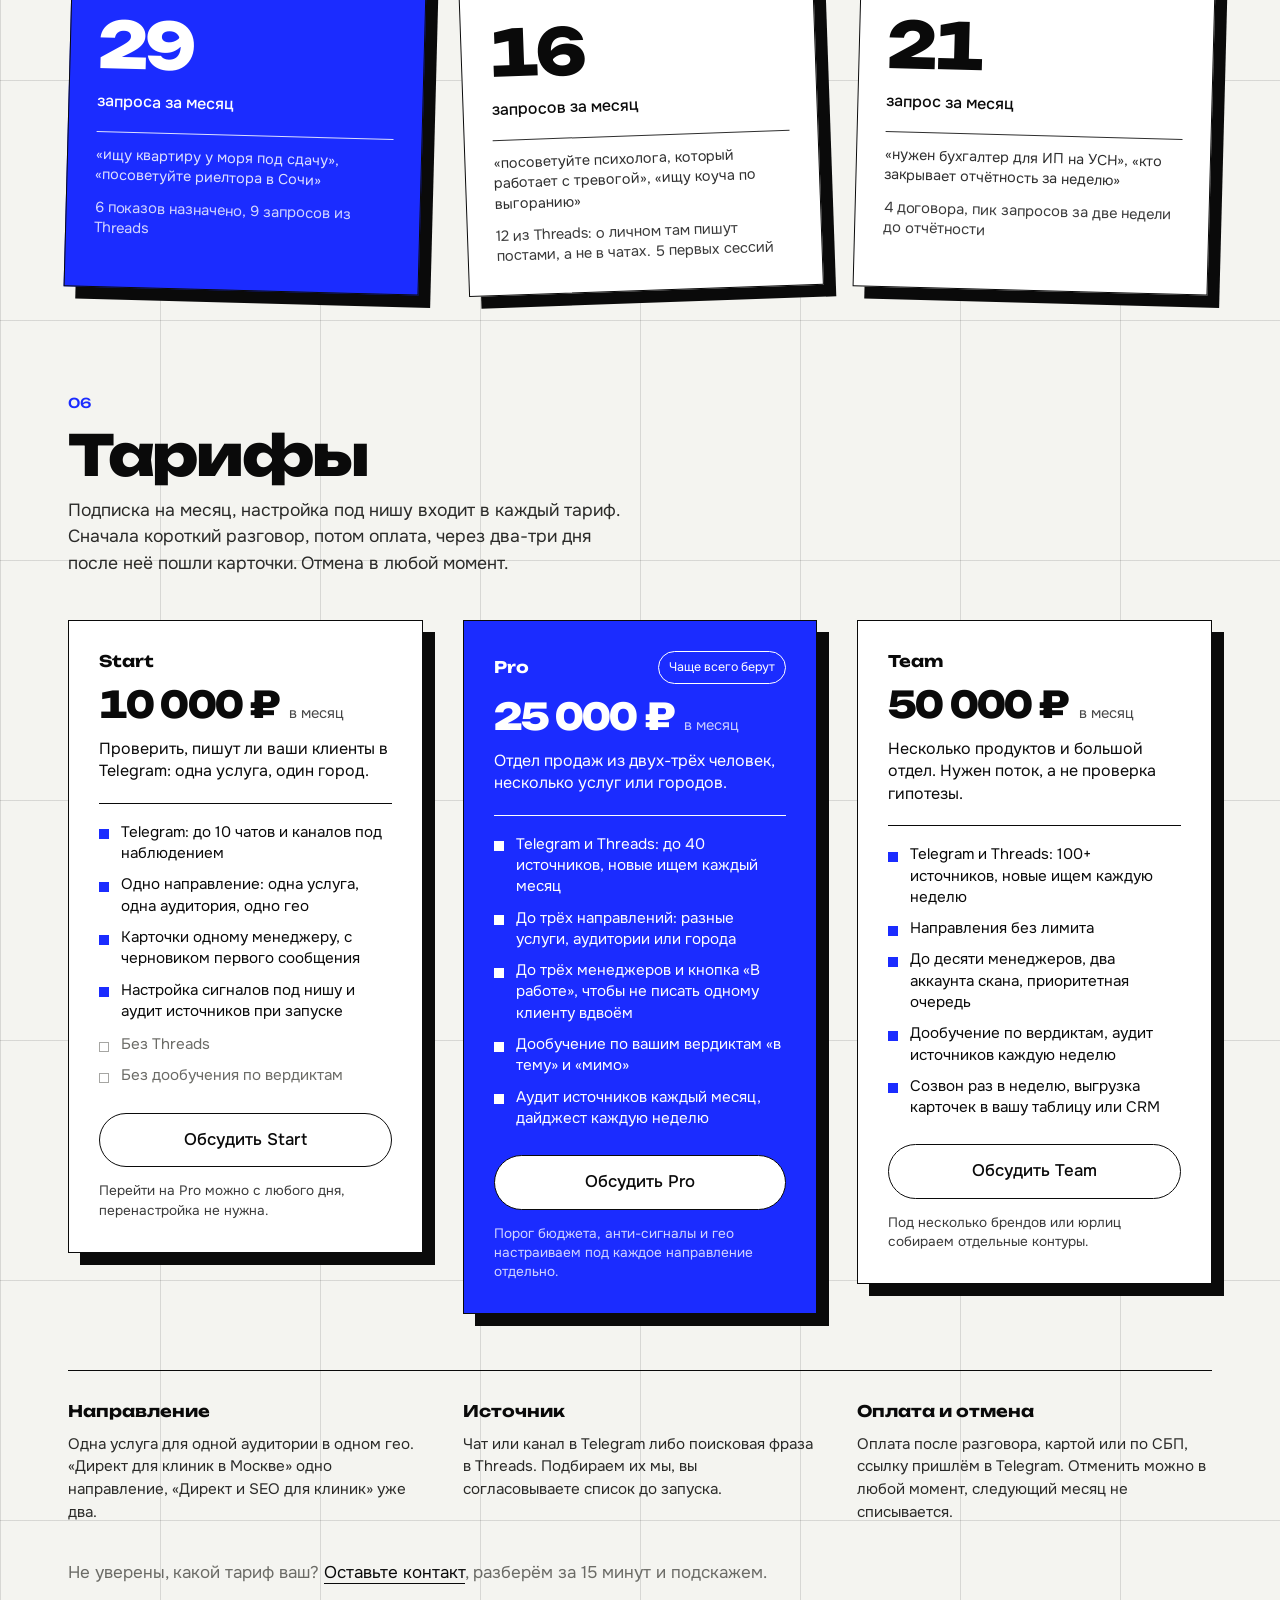
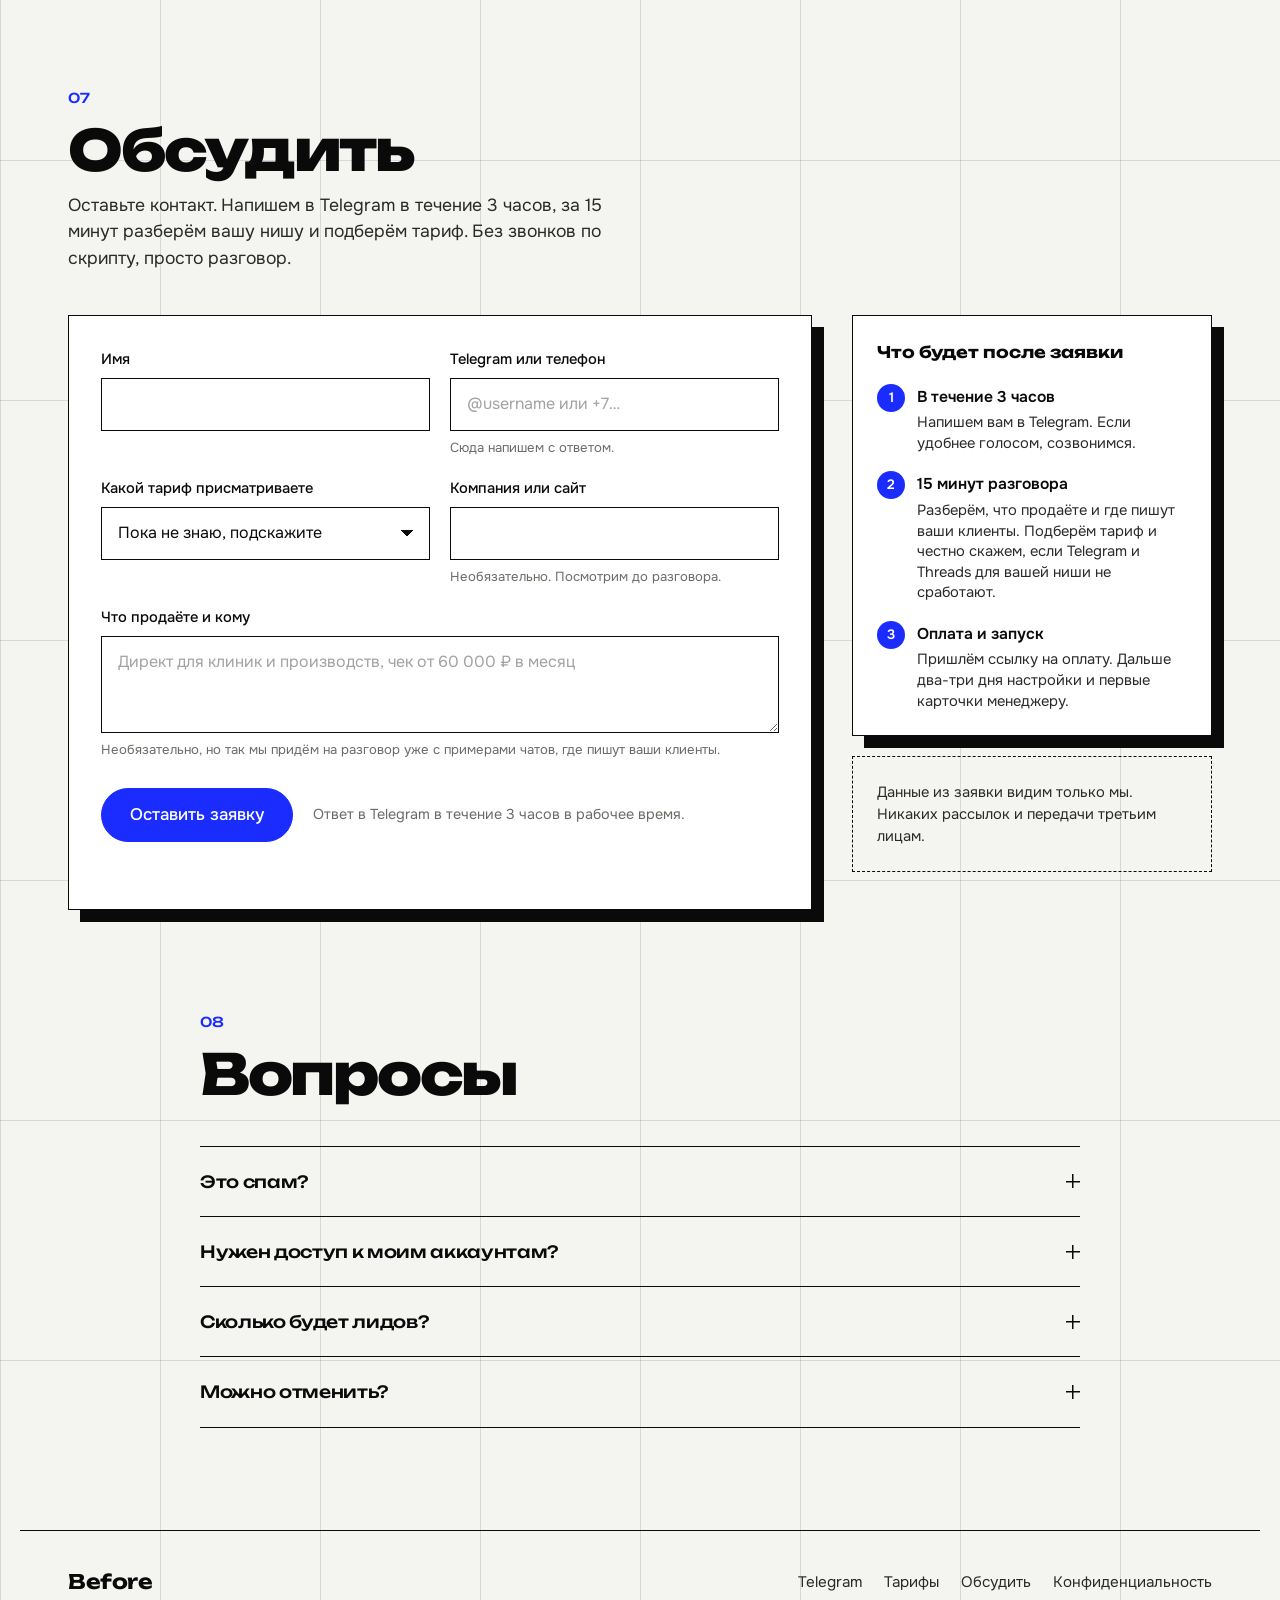
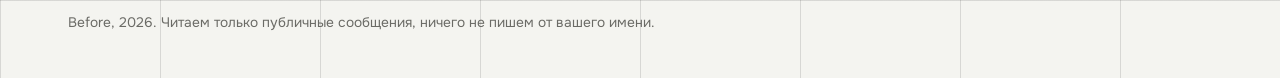
==== commit 7e31a6e3: "Before: заголовок без двусмысленности «Клиенты из Telegram и Threads до конкурентов» читалось как на" ====
--- a/index.html
+++ b/index.html
@@ -3,11 +3,11 @@
 <head>
   <meta charset="utf-8">
   <meta name="viewport" content="width=device-width, initial-scale=1">
-  <title>Before: клиенты из Telegram и Threads до конкурентов</title>
+  <title>Before — вы пишете первым, а не двадцать первым</title>
   <meta name="description" content="Before ловит запросы покупателей в публичных чатах Telegram и постах Threads и приносит их менеджеру в бота. Ничего не пишет от вашего имени.">
   <meta name="theme-color" content="#f4f4f0">
   <meta property="og:url" content="https://getbefore.ru/">
-  <meta property="og:title" content="Before: клиенты из Telegram и Threads до конкурентов">
+  <meta property="og:title" content="Before — вы пишете первым, а не двадцать первым">
   <meta property="og:description" content="Клиент ещё печатает. Before ловит запросы в Telegram и Threads, пока их не увидели конкуренты.">
   <meta property="og:type" content="website">
   <meta property="og:image" content="https://getbefore.ru/media/og.jpg">
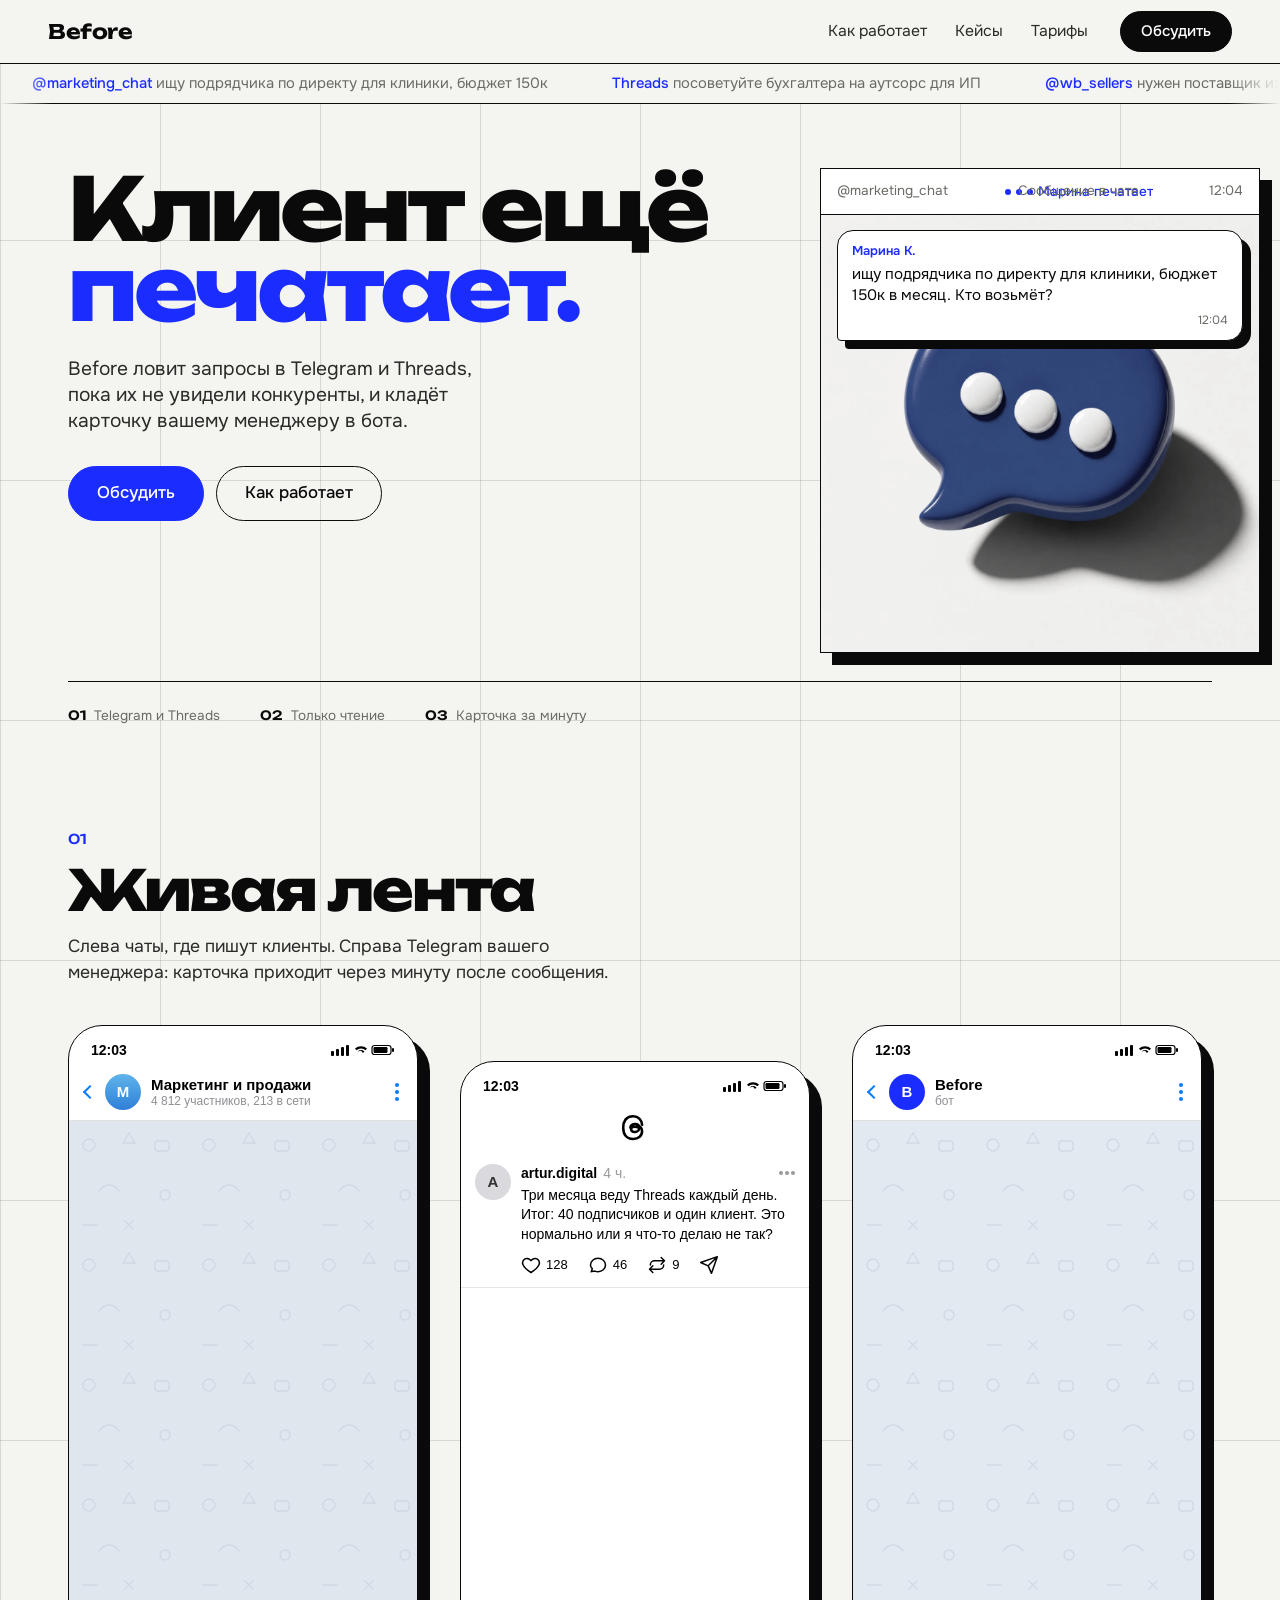
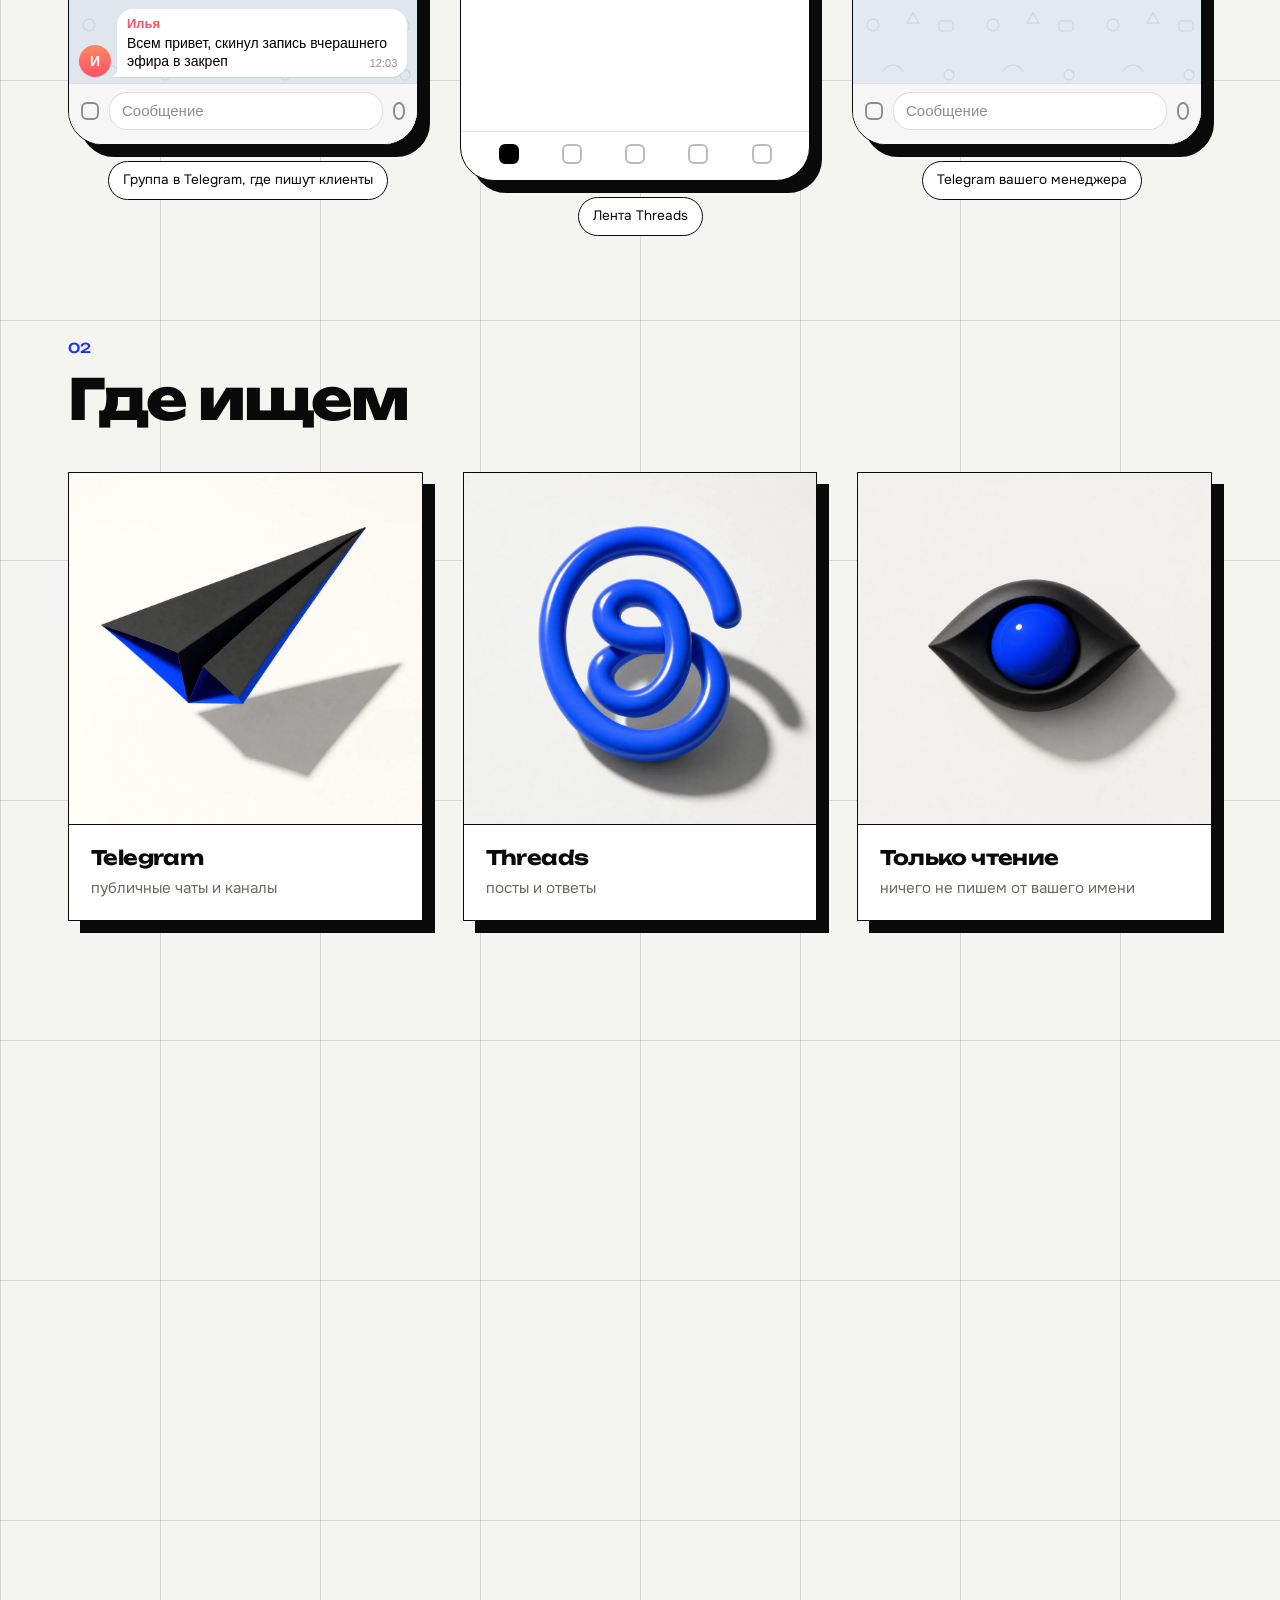
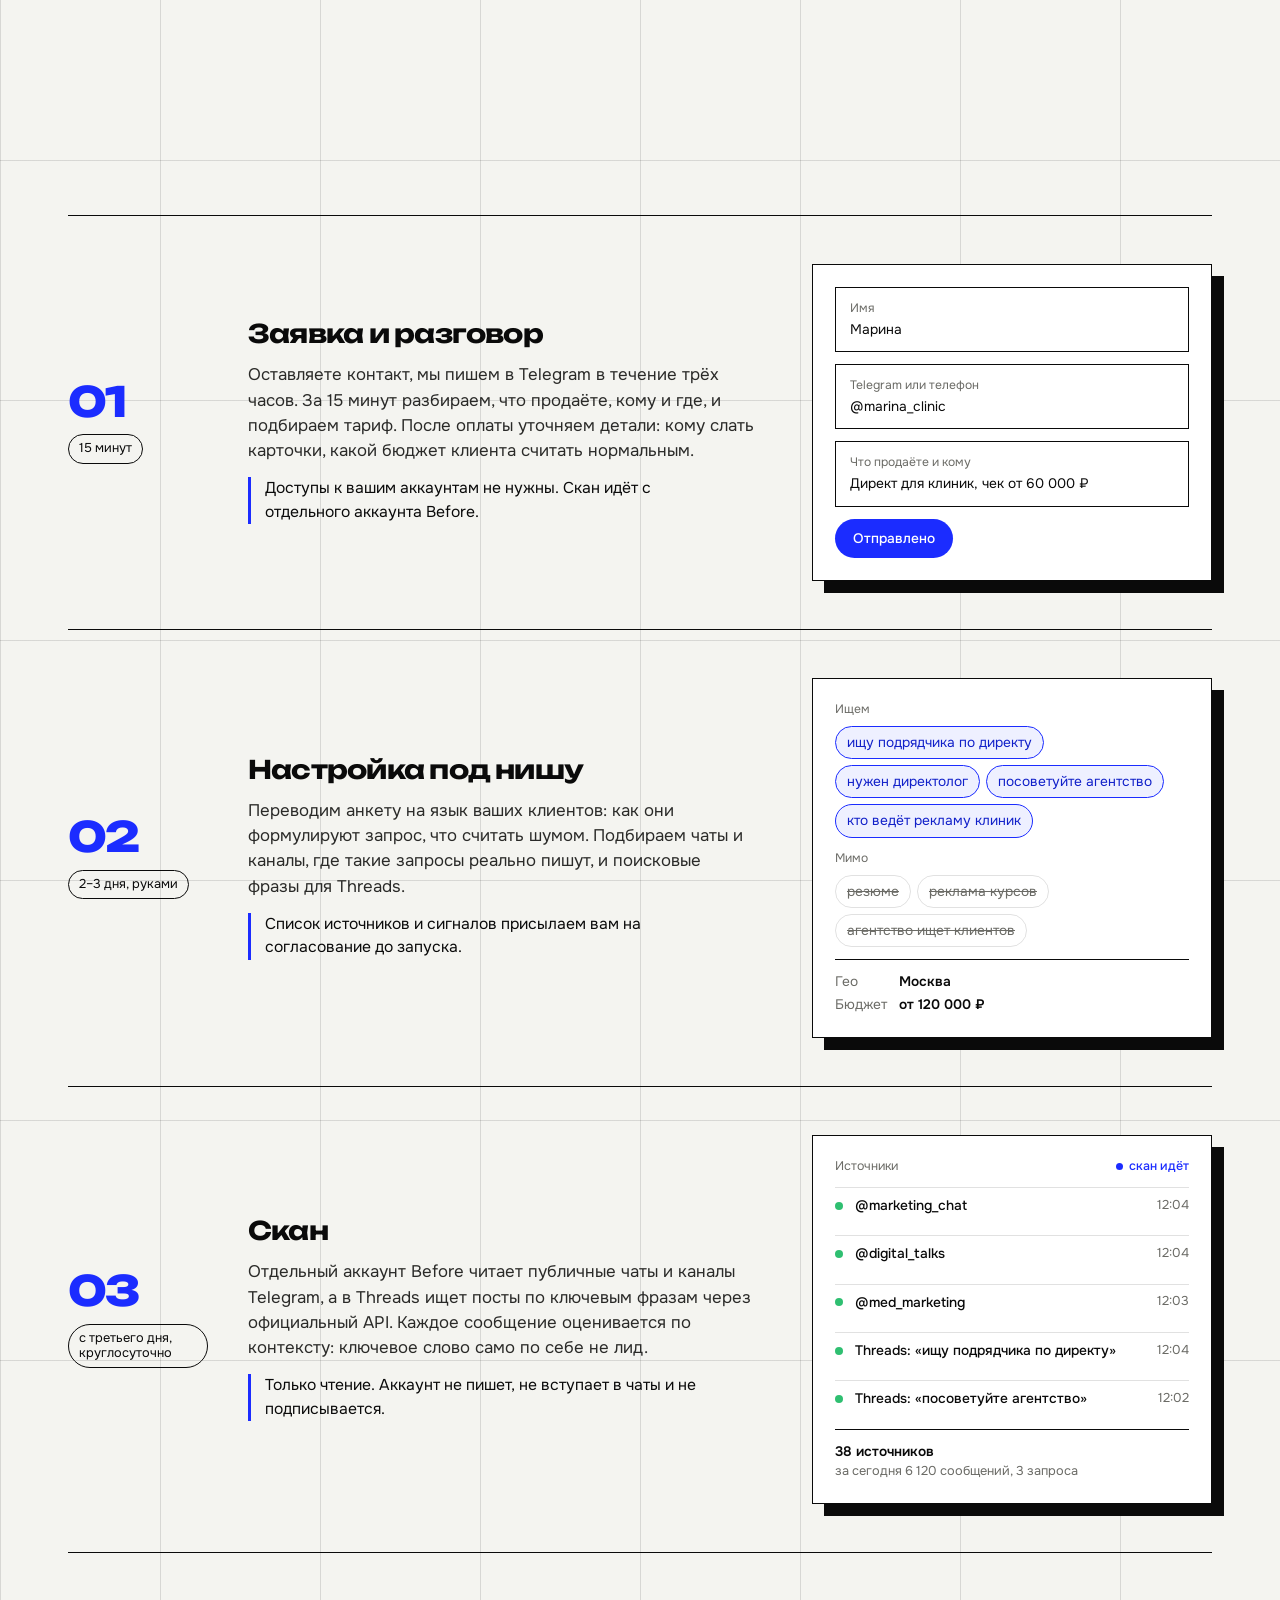
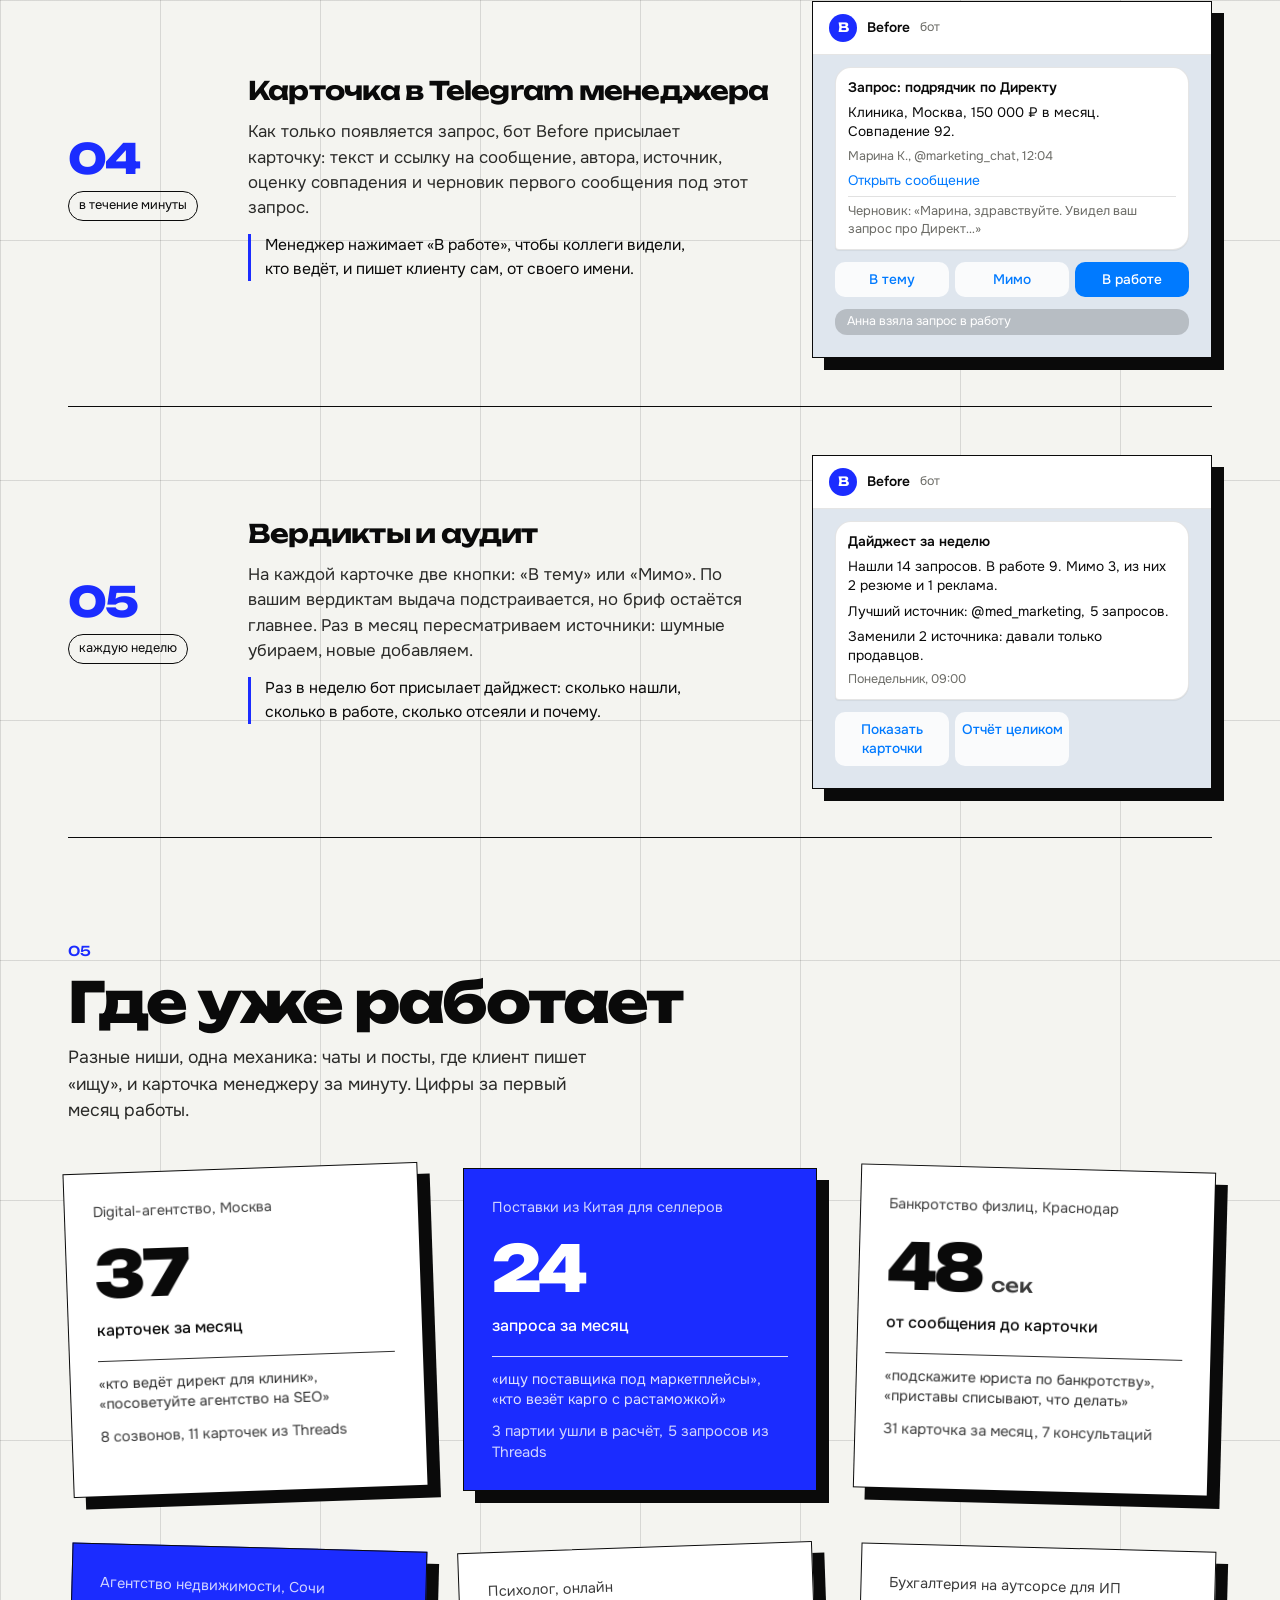
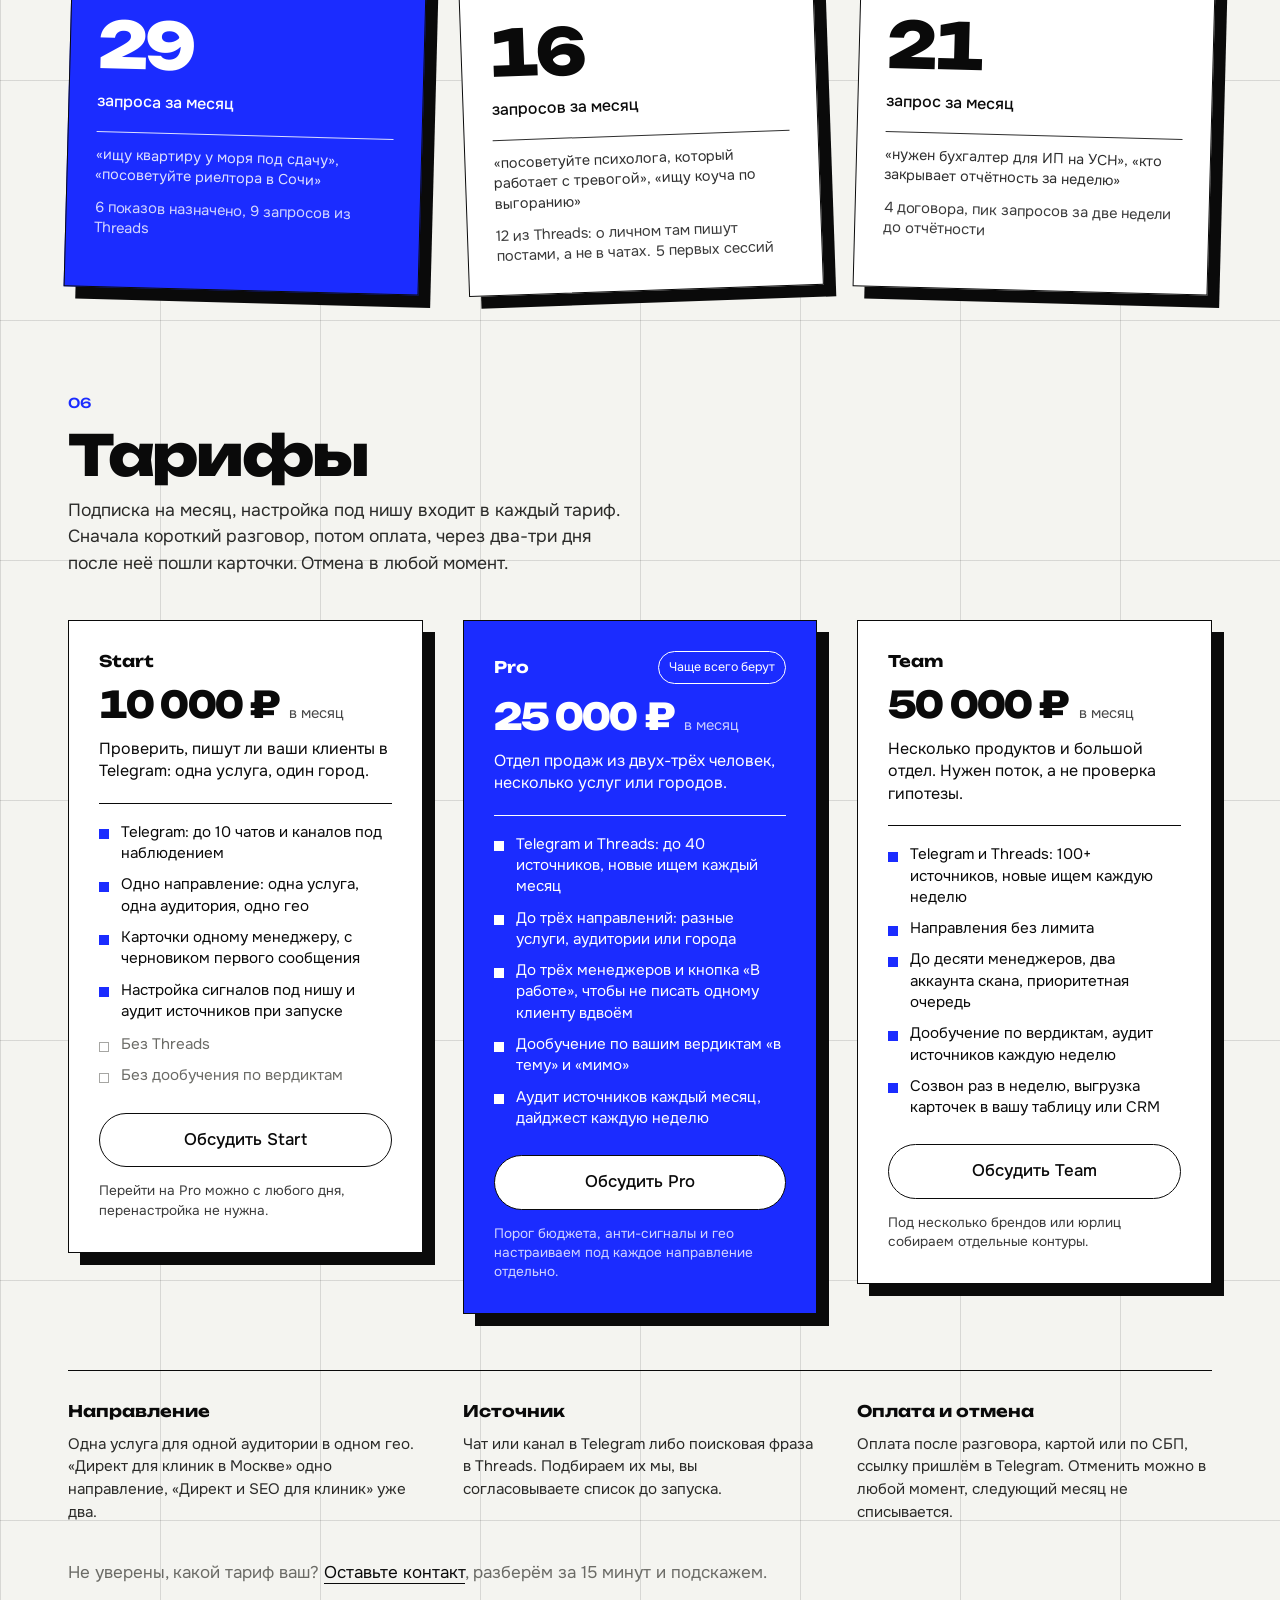
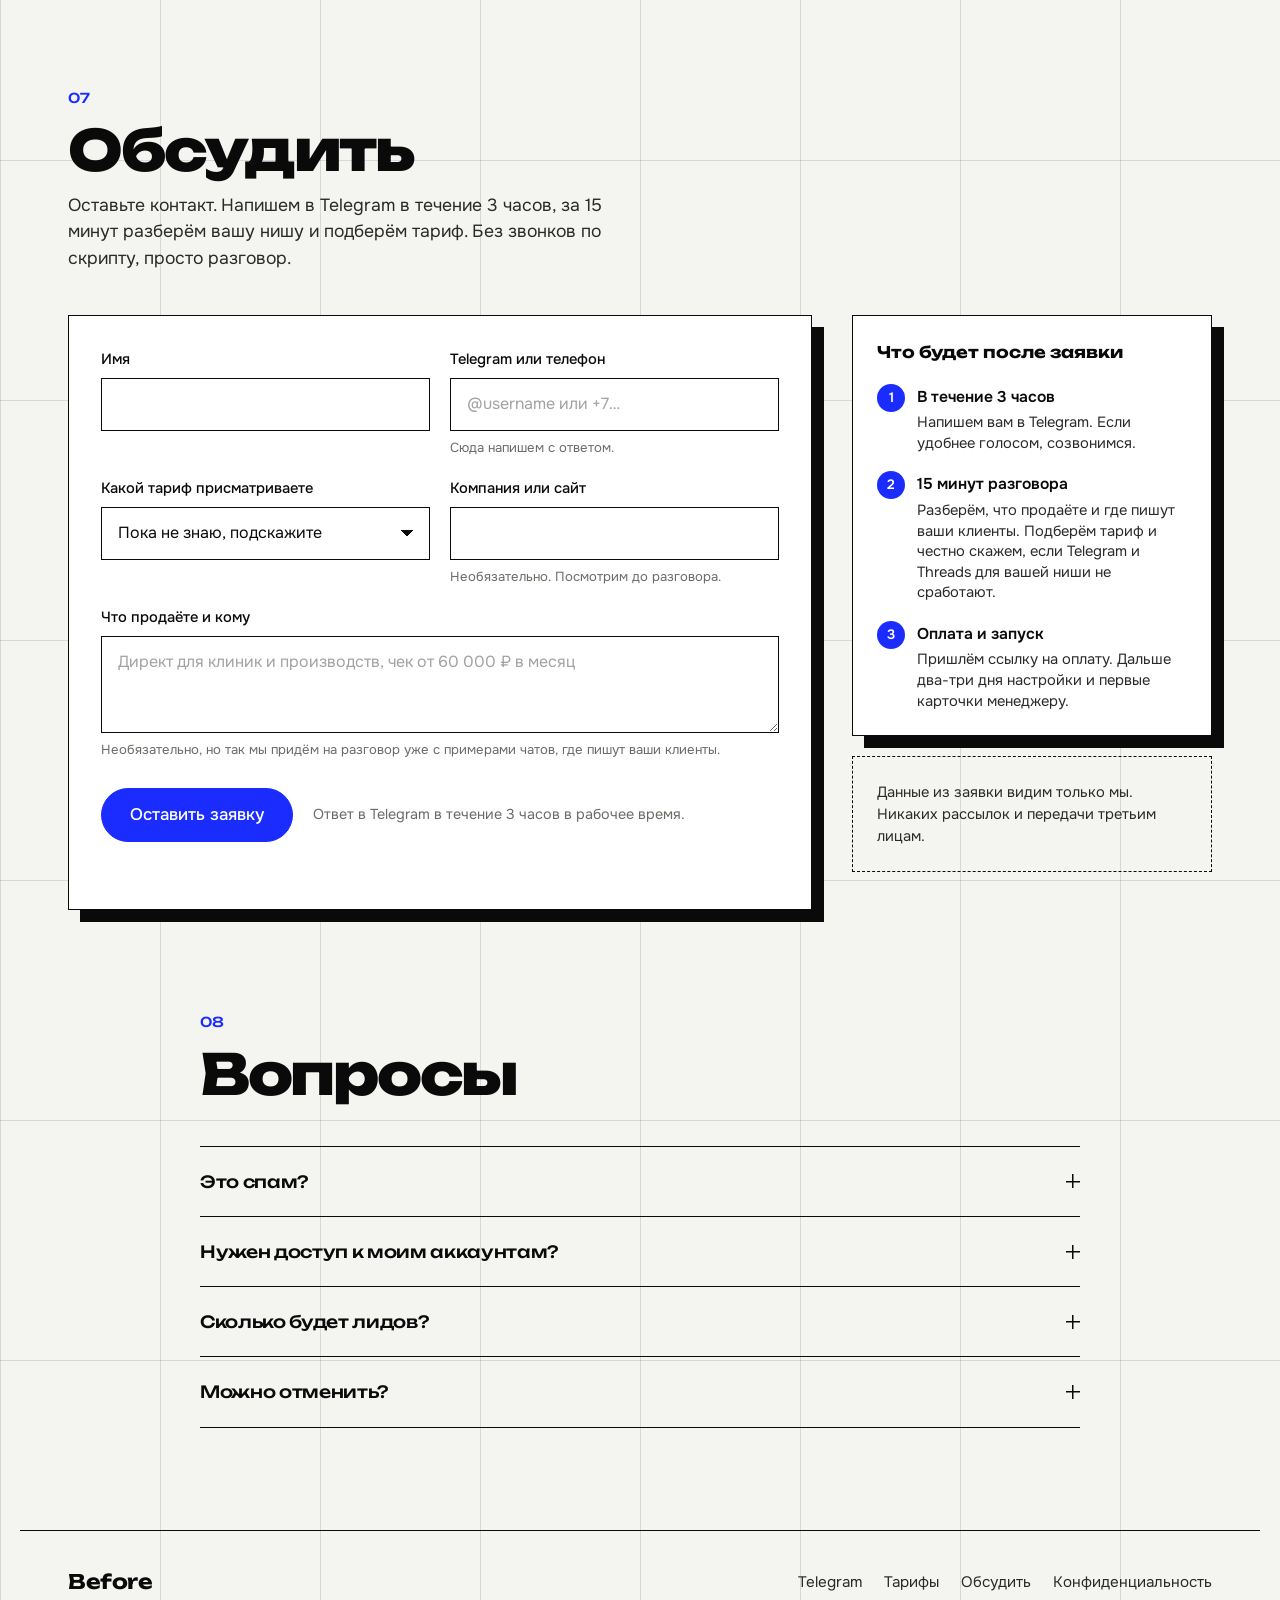
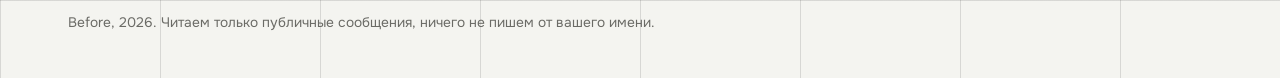
==== commit 828ed5e1: "Before: свой заголовок вкладке, свой — превью Теги служат разному. og:title читает лента: там нужна " ====
--- a/index.html
+++ b/index.html
@@ -3,7 +3,7 @@
 <head>
   <meta charset="utf-8">
   <meta name="viewport" content="width=device-width, initial-scale=1">
-  <title>Before — вы пишете первым, а не двадцать первым</title>
+  <title>Before — заявки из Telegram и Threads раньше конкурентов</title>
   <meta name="description" content="Before ловит запросы покупателей в публичных чатах Telegram и постах Threads и приносит их менеджеру в бота. Ничего не пишет от вашего имени.">
   <meta name="theme-color" content="#f4f4f0">
   <meta property="og:url" content="https://getbefore.ru/">
